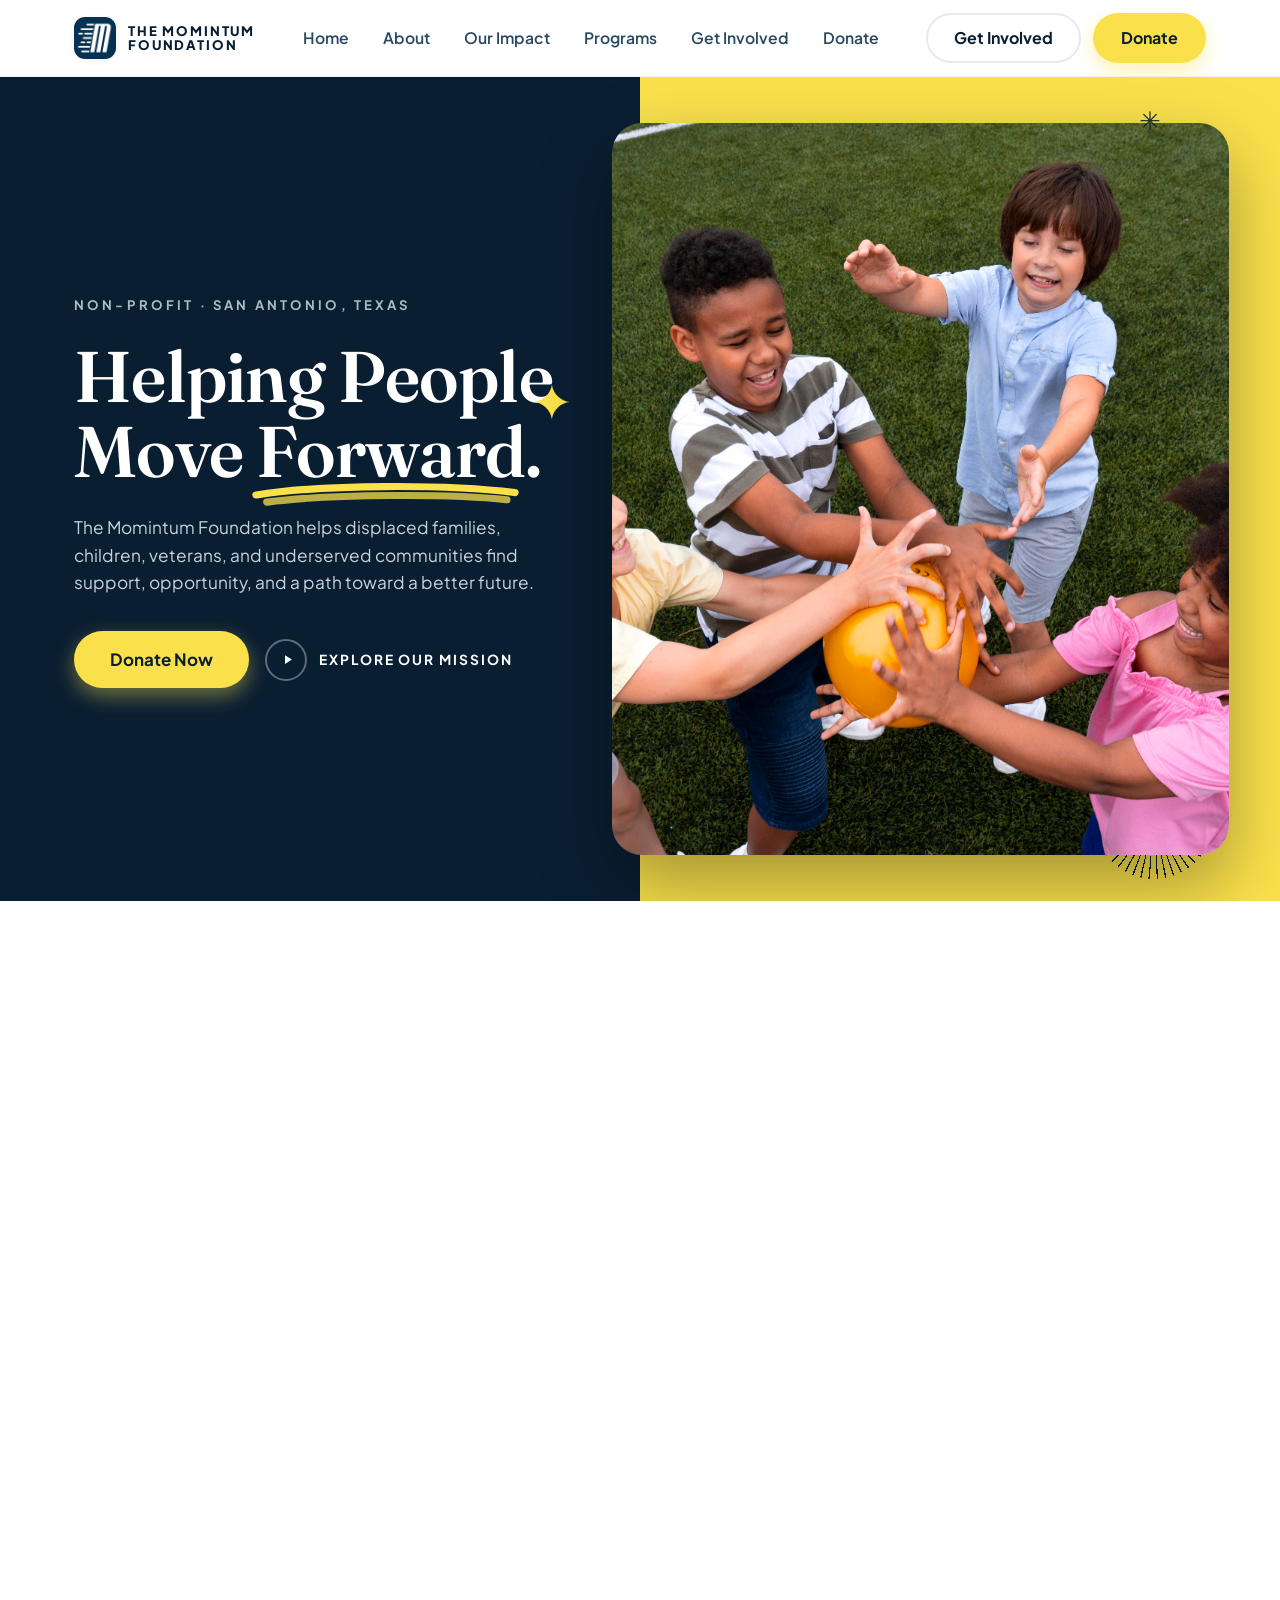
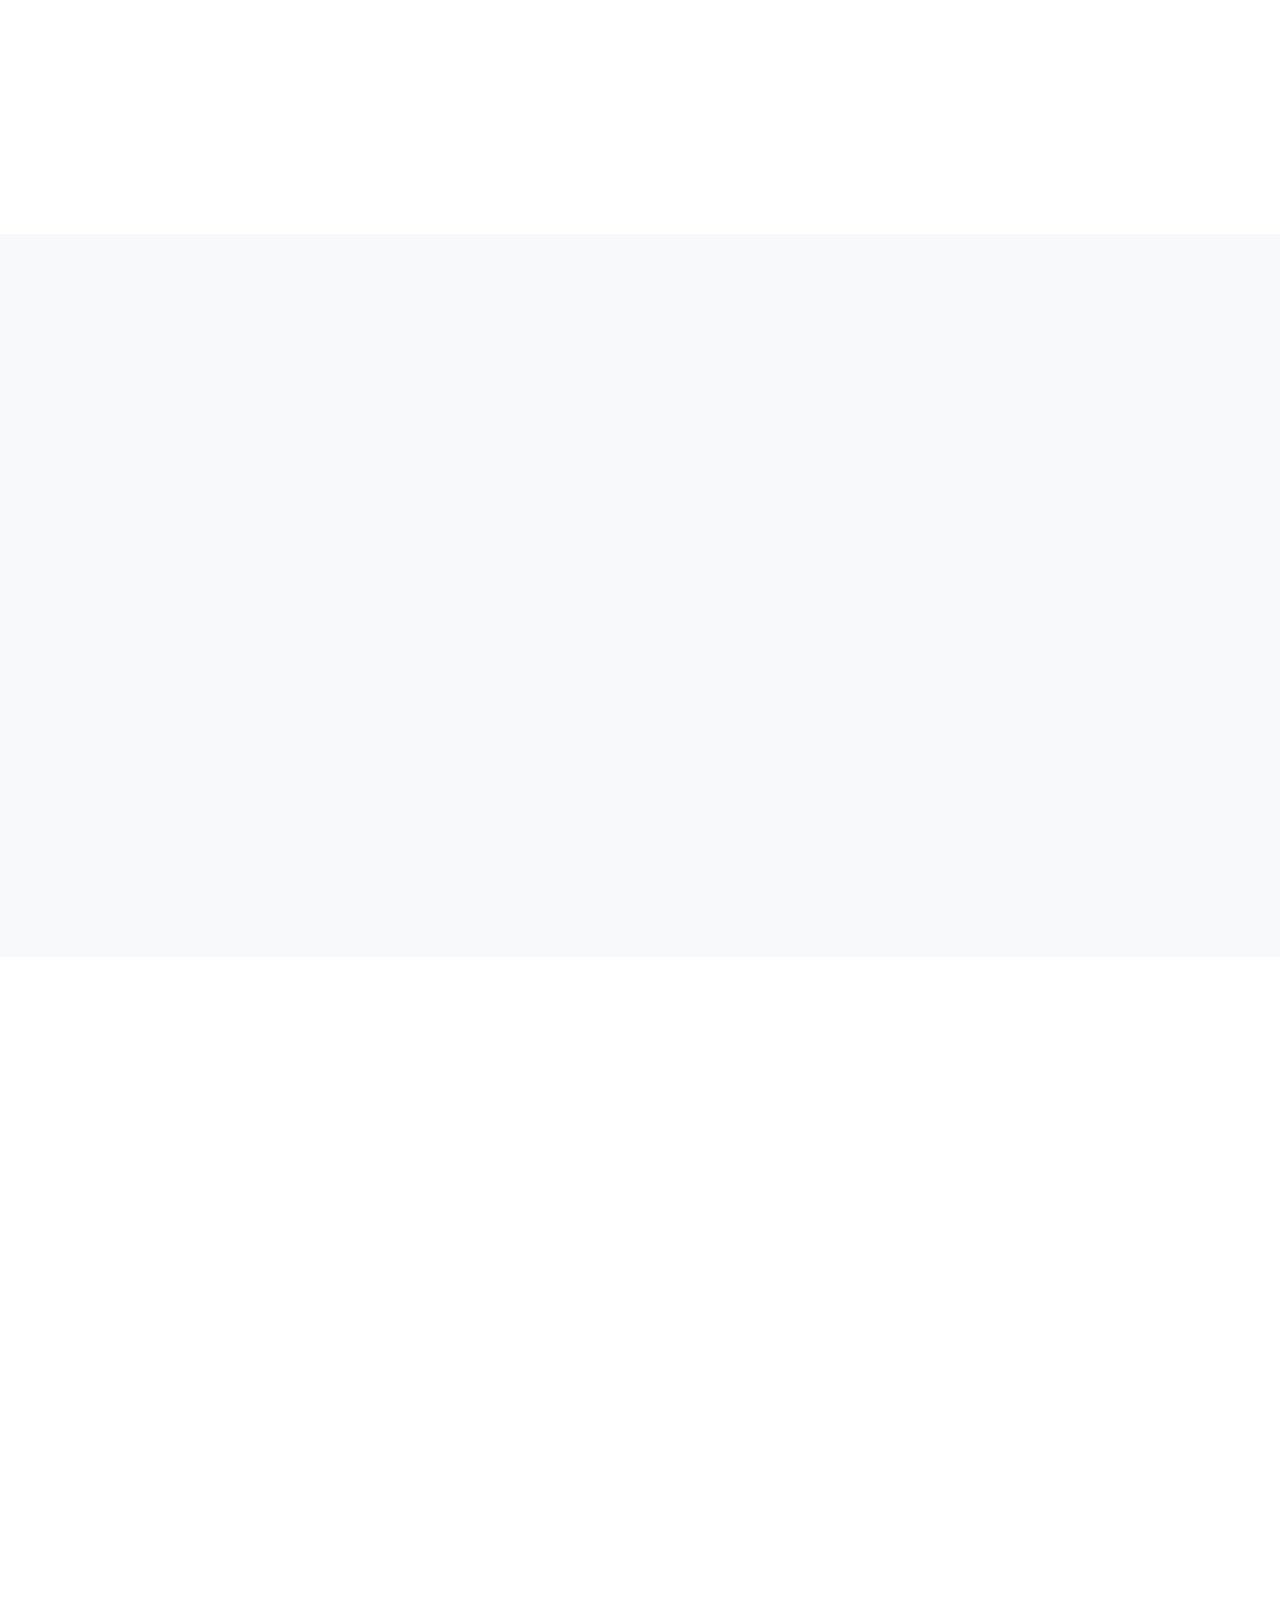
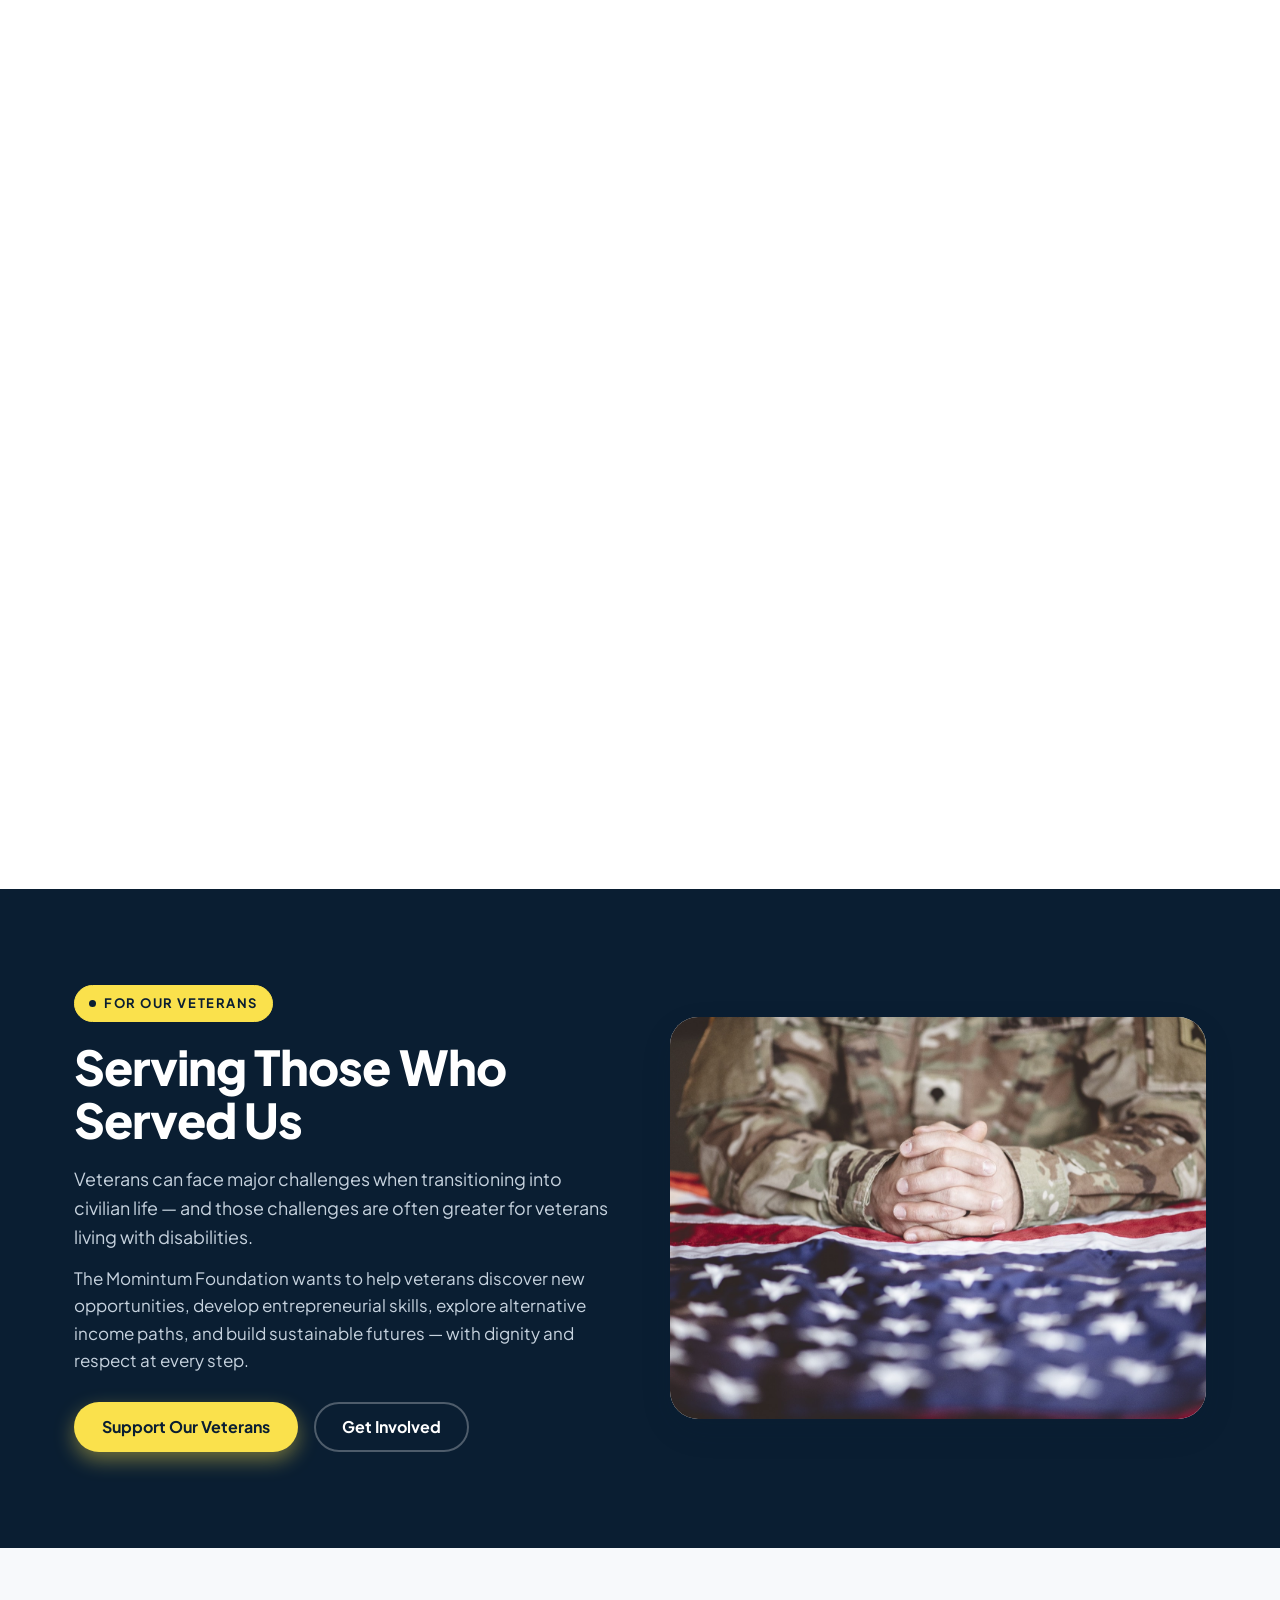
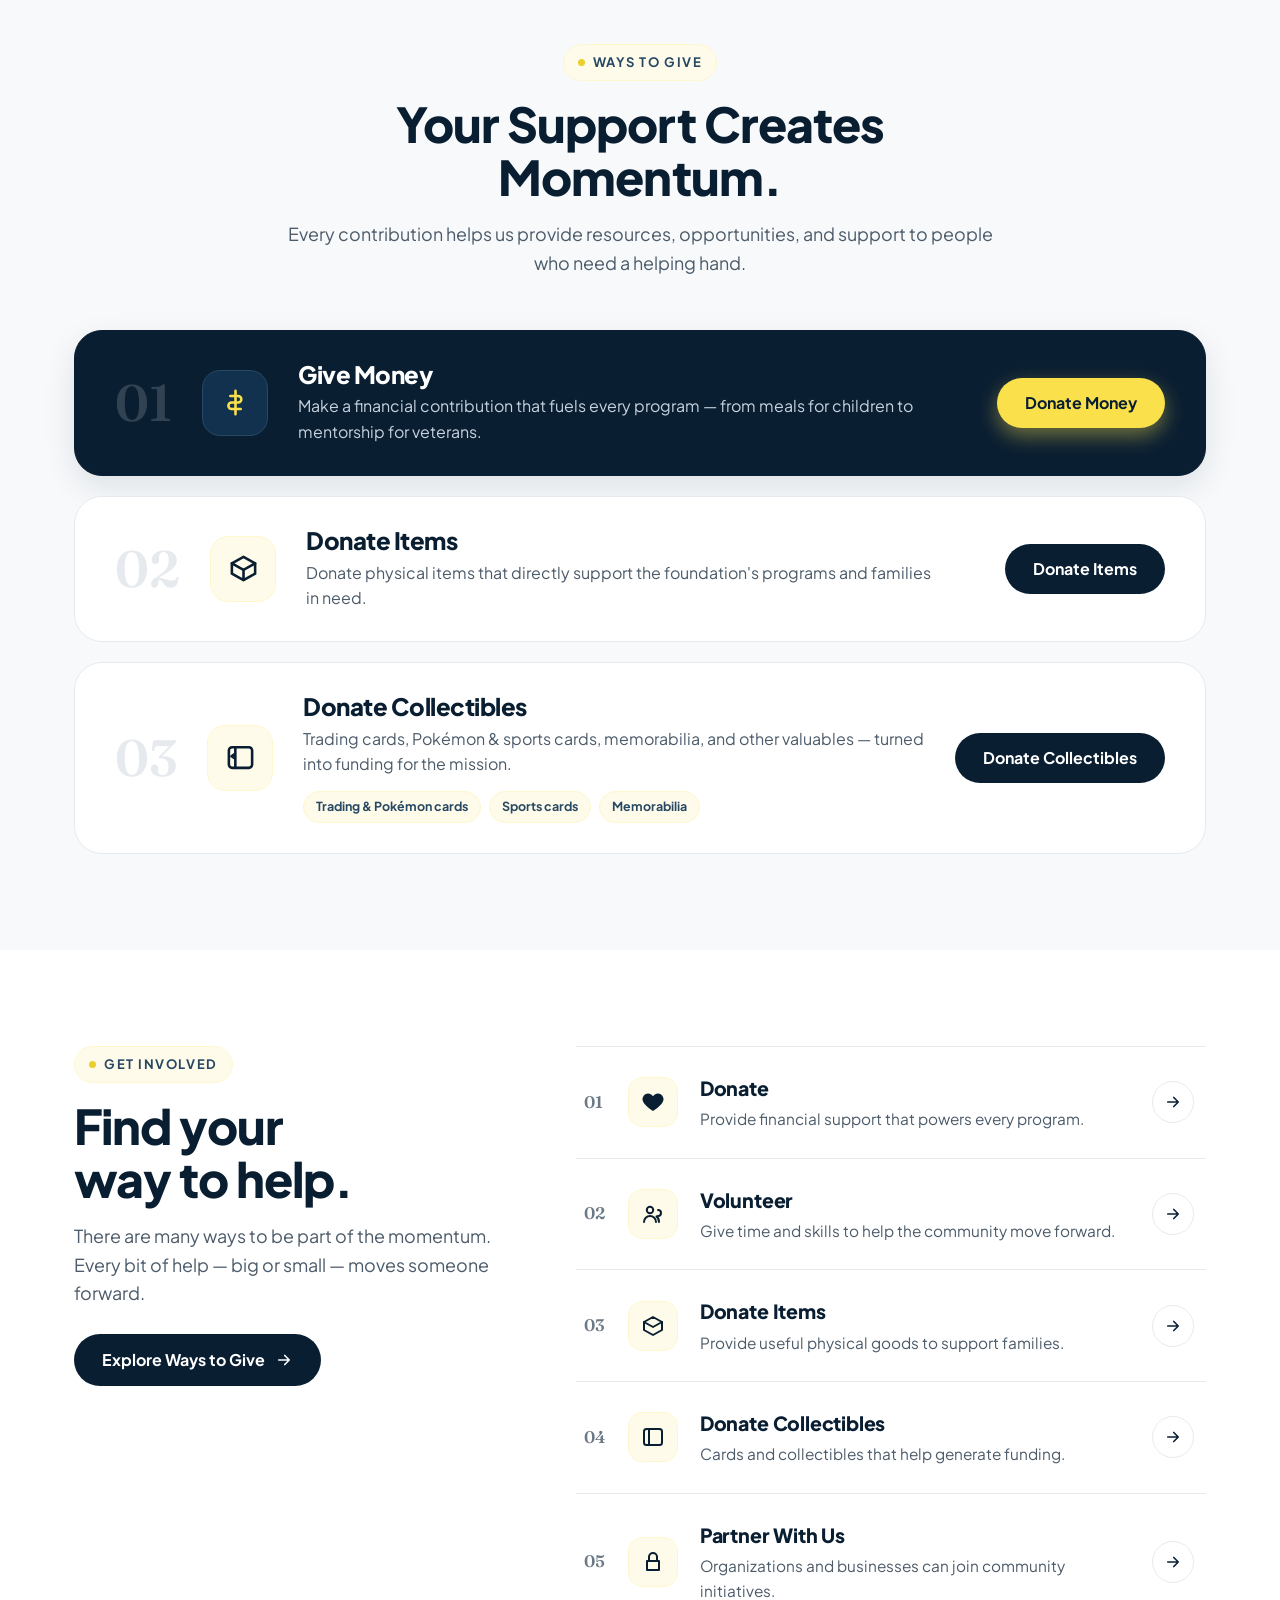
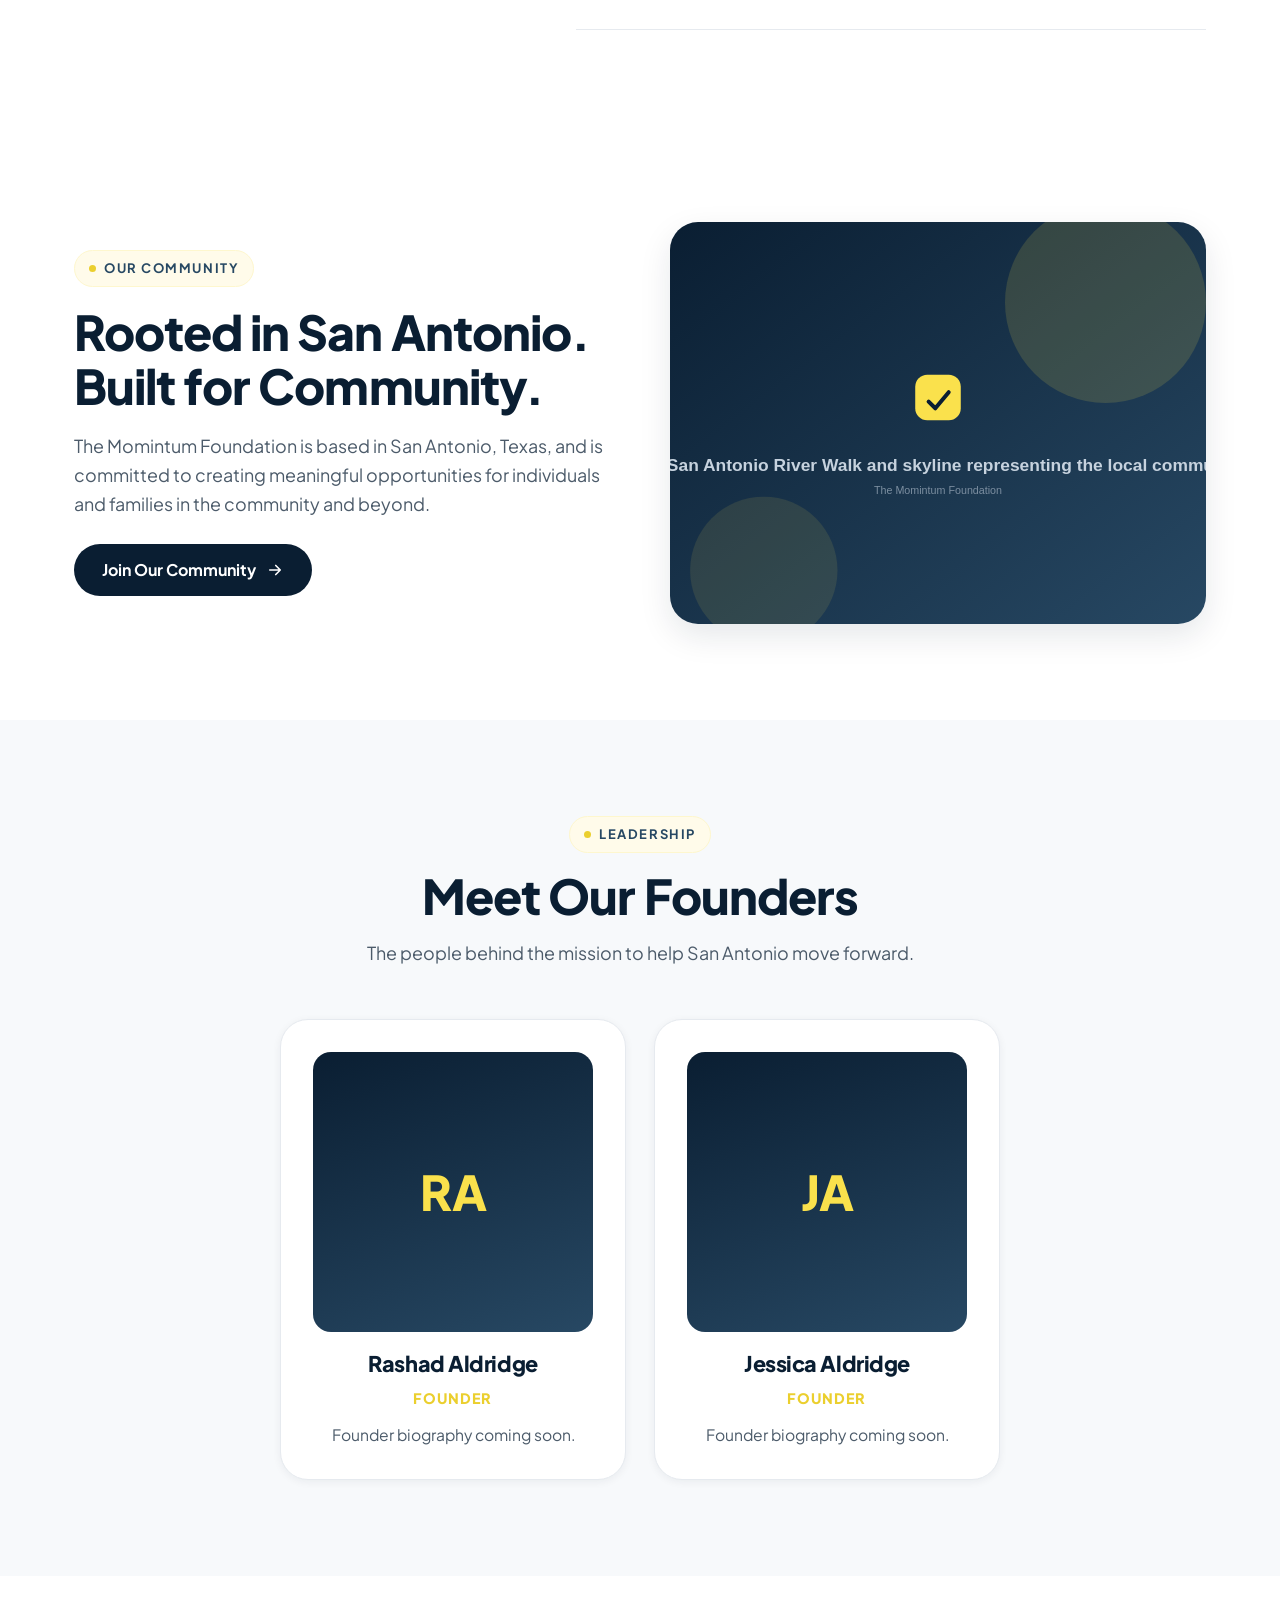
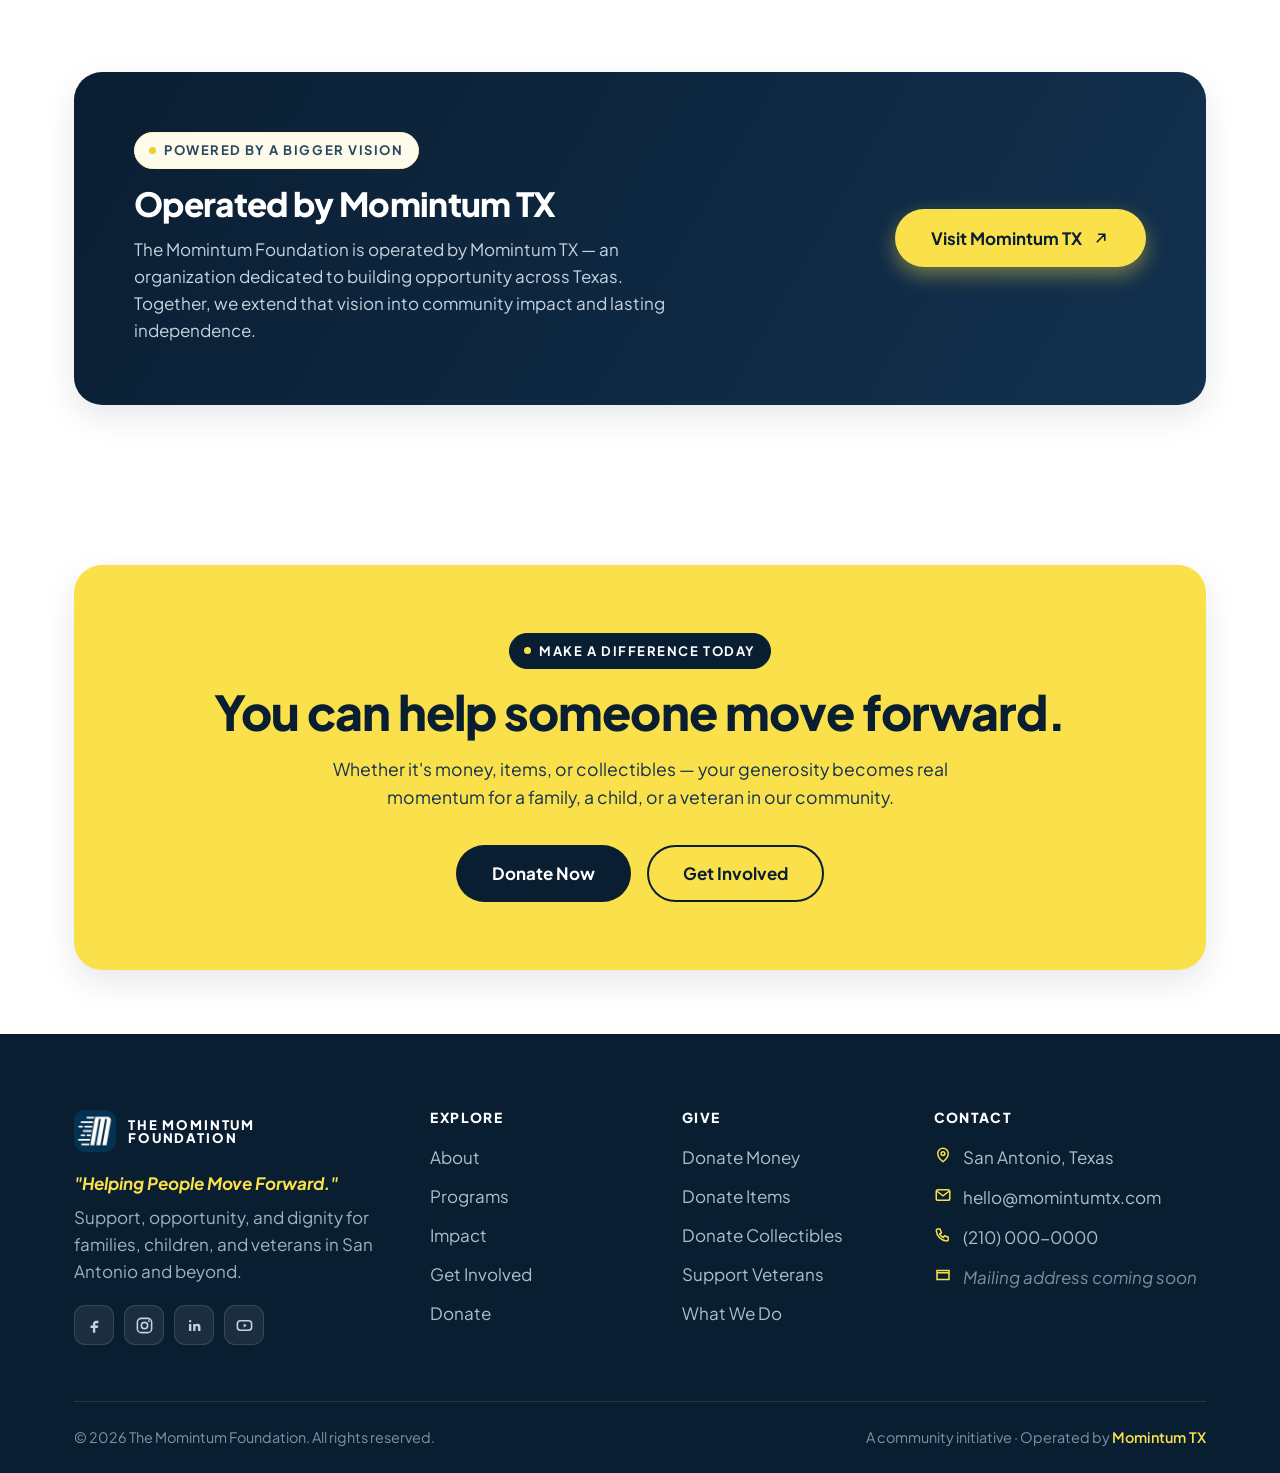
==== index.html @ 83c134ea "Remove Impact Stories (Real People. Real Momentum.) section; repoint links Co-Authored-By: Claude Op" ====
<!DOCTYPE html>
<html lang="en">
<head>
  <meta charset="UTF-8" />
  <meta name="viewport" content="width=device-width, initial-scale=1.0" />
  <title>The Momintum Foundation — Helping People Move Forward</title>
  <meta name="description" content="The Momintum Foundation helps displaced families, children, veterans, and underserved communities in San Antonio find support, opportunity, and a path toward a better future." />
  <meta name="theme-color" content="#0A1E32" />
  <link rel="icon" type="image/png" href="assets/logo.png" />
  <link rel="apple-touch-icon" href="assets/apple-touch-icon.png" />
  <link rel="preconnect" href="https://fonts.googleapis.com" />
  <link rel="preconnect" href="https://fonts.gstatic.com" crossorigin />
  <link href="https://fonts.googleapis.com/css2?family=Fraunces:opsz,wght@9..144,500;9..144,600;9..144,700&family=Plus+Jakarta+Sans:wght@400;500;600;700;800&display=swap" rel="stylesheet" />
  <link rel="stylesheet" href="css/styles.css" />
</head>
<body>
  <a class="skip-link" href="#main">Skip to main content</a>

  <!-- ===================== NAVBAR ===================== -->
  <header class="nav" id="top">
    <div class="container nav-inner">
      <a class="brand" href="index.html" aria-label="The Momintum Foundation — home">
        <img class="brand-logo" src="assets/logo.png" alt="" aria-hidden="true" width="42" height="42" />
        <span class="brand-text">
          <span class="t1">THE MOMINTUM</span>
          <span class="t2">FOUNDATION</span>
        </span>
      </a>
      <nav class="nav-links" aria-label="Primary">
        <a href="index.html">Home</a>
        <a href="index.html#about">About</a>
        <a href="index.html#programs">Our Impact</a>
        <a href="index.html#programs">Programs</a>
        <a href="index.html#get-involved">Get Involved</a>
        <a href="donate.html">Donate</a>
      </nav>
      <div class="nav-cta">
        <a class="btn btn-outline btn-desktop-hide" href="index.html#get-involved">Get Involved</a>
        <a class="btn btn-primary" href="donate.html">Donate</a>
        <button class="hamburger" aria-label="Open menu" aria-expanded="false" aria-controls="mobile-menu">
          <span></span><span></span><span></span>
        </button>
      </div>
    </div>
  </header>
  <div class="mobile-menu" id="mobile-menu">
    <a href="index.html">Home</a>
    <a href="index.html#about">About</a>
    <a href="index.html#programs">Our Impact</a>
    <a href="index.html#programs">Programs</a>
    <a href="index.html#get-involved">Get Involved</a>
    <a href="donate.html">Donate</a>
    <a class="btn btn-primary btn-block" href="donate.html">Donate Now</a>
  </div>

  <main id="main">
    <!-- ===================== HERO ===================== -->
    <section class="hero" aria-labelledby="hero-title">
      <div class="container hero-grid">
        <div class="hero-copy">
          <span class="hero-eyebrow">Non-Profit · San Antonio, Texas</span>
          <h1 id="hero-title" class="hero-serif">
            Helping People
            <span class="hero-accent">Move <span class="hero-nowrap"><span class="hero-underline">Forward<span class="spark" aria-hidden="true"><svg viewBox="0 0 24 24" fill="currentColor"><path d="M12 0c.5 6.2 5.8 11.5 12 12-6.2.5-11.5 5.8-12 12-.5-6.2-5.8-11.5-12-12C6.2 11.5 11.5 6.2 12 0Z"/></svg></span><svg class="ul" viewBox="0 0 200 24" preserveAspectRatio="none" aria-hidden="true"><path d="M4 15 C55 6, 145 6, 196 13"/><path d="M12 21 C60 14, 150 14, 190 19" opacity="0.75"/></svg></span>.</span></span>
          </h1>
          <p class="hero-sub">The Momintum Foundation helps displaced families, children, veterans, and underserved communities find support, opportunity, and a path toward a better future.</p>
          <div class="hero-cta">
            <a class="btn btn-primary btn-lg" href="donate.html">Donate Now</a>
            <a class="hero-play" href="#mission">
              <span class="hero-play-ic" aria-hidden="true"><svg viewBox="0 0 24 24" fill="currentColor"><path d="M8 5v14l11-7z"/></svg></span>
              Explore Our Mission
            </a>
          </div>
        </div>
        <div class="hero-visual">
          <div class="hero-photo">
            <img src="assets/medium-shot-kids-holding-balloons.jpg" alt="A diverse group of smiling children playing together with a ball outdoors, representing the young people the foundation supports" loading="eager" />
          </div>
          <span class="starburst" aria-hidden="true"></span>
          <span class="hero-aster hero-aster-1" aria-hidden="true">✳</span>
        </div>
      </div>
    </section>

    <!-- ===================== ABOUT ===================== -->
    <section class="section" id="about" aria-labelledby="about-title">
      <div class="container split">
        <div class="split-copy reveal">
          <span class="eyebrow"><span class="dot"></span> About the Foundation</span>
          <h2 id="about-title" class="h-lg" style="margin-top:18px;">Creating Opportunity.<br /><span class="underline-y">Building Momentum.</span></h2>
          <p class="lead" style="margin-top:20px;">We believe support should not simply help people survive — it should help people <strong>move forward</strong>. That means meeting immediate needs today while opening doors to lasting independence tomorrow.</p>
          <div class="feature-list">
            <div class="feature-row">
              <span class="feature-check" aria-hidden="true"><svg viewBox="0 0 24 24" fill="none"><path d="M20 6L9 17l-5-5" stroke="currentColor" stroke-width="2.6" stroke-linecap="round" stroke-linejoin="round"/></svg></span>
              <span><span class="ft">Immediate support</span> — <span class="fd">essential help for people and families when they need it most.</span></span>
            </div>
            <div class="feature-row">
              <span class="feature-check" aria-hidden="true"><svg viewBox="0 0 24 24" fill="none"><path d="M20 6L9 17l-5-5" stroke="currentColor" stroke-width="2.6" stroke-linecap="round" stroke-linejoin="round"/></svg></span>
              <span><span class="ft">Education &amp; mentorship</span> — <span class="fd">practical knowledge that builds confidence and skills.</span></span>
            </div>
            <div class="feature-row">
              <span class="feature-check" aria-hidden="true"><svg viewBox="0 0 24 24" fill="none"><path d="M20 6L9 17l-5-5" stroke="currentColor" stroke-width="2.6" stroke-linecap="round" stroke-linejoin="round"/></svg></span>
              <span><span class="ft">Entrepreneurial opportunity</span> — <span class="fd">pathways to new income and ownership.</span></span>
            </div>
            <div class="feature-row">
              <span class="feature-check" aria-hidden="true"><svg viewBox="0 0 24 24" fill="none"><path d="M20 6L9 17l-5-5" stroke="currentColor" stroke-width="2.6" stroke-linecap="round" stroke-linejoin="round"/></svg></span>
              <span><span class="ft">Veteran support &amp; community programs</span> — <span class="fd">standing with those who served and the neighbors around us.</span></span>
            </div>
            <div class="feature-row">
              <span class="feature-check" aria-hidden="true"><svg viewBox="0 0 24 24" fill="none"><path d="M20 6L9 17l-5-5" stroke="currentColor" stroke-width="2.6" stroke-linecap="round" stroke-linejoin="round"/></svg></span>
              <span><span class="ft">Long-term empowerment</span> — <span class="fd">helping people become self-sufficient, not dependent on temporary aid.</span></span>
            </div>
          </div>
          <a class="btn btn-navy" href="#mission" style="margin-top:30px;">Learn More About Us
            <svg viewBox="0 0 24 24" fill="none" aria-hidden="true"><path d="M5 12h14M13 6l6 6-6 6" stroke="currentColor" stroke-width="2.2" stroke-linecap="round" stroke-linejoin="round"/></svg>
          </a>
        </div>
        <div class="split-media reveal d1">
          <div class="media ratio-4-3">
            <img src="https://images.unsplash.com/photo-1529156069898-49953e39b3ac?auto=format&fit=crop&w=900&q=80" alt="A diverse group of community members and volunteers smiling together" loading="lazy" />
          </div>
        </div>
      </div>
    </section>

    <!-- ===================== MISSION ===================== -->
    <section class="section section-soft mission" id="mission" aria-labelledby="mission-title">
      <div class="container">
        <div class="mission-card reveal">
          <div class="inner">
            <span class="eyebrow"><span class="dot"></span> Our Mission</span>
            <h2 id="mission-title" class="h-lg" style="margin-top:18px;">Everyone deserves a real path forward.</h2>
            <p>The Momintum Foundation is committed to helping individuals and families overcome difficult circumstances while creating opportunities for long-term independence. We believe everyone deserves access to food, education, opportunity, dignity, and the resources needed to build a better future.</p>
            <div class="mission-values">
              <span class="mission-pill"><b>·</b> Food</span>
              <span class="mission-pill"><b>·</b> Education</span>
              <span class="mission-pill"><b>·</b> Opportunity</span>
              <span class="mission-pill"><b>·</b> Dignity</span>
              <span class="mission-pill"><b>·</b> Independence</span>
            </div>
          </div>
        </div>
      </div>
    </section>

    <!-- ===================== PROGRAMS ===================== -->
    <section class="section" id="programs" aria-labelledby="programs-title">
      <div class="container">
        <div class="section-head center maxw-720 mx-auto reveal">
          <span class="eyebrow"><span class="dot"></span> What We Do</span>
          <h2 id="programs-title" class="h-lg" style="margin-top:16px;">Programs built to create momentum</h2>
          <p class="lead">Each program meets a real need today and opens a door toward independence for tomorrow.</p>
        </div>
        <div class="grid grid-3">
          <!-- 1 -->
          <article class="card card-hover program-card reveal">
            <div class="program-media"><img src="https://images.unsplash.com/photo-1488521787991-ed7bbaae773c?auto=format&fit=crop&w=700&q=80" alt="Volunteers helping a family carry belongings and settle into a new space" loading="lazy" /></div>
            <span class="program-tag">Displacement Support</span>
            <h3>Supporting Displaced Families</h3>
            <p>Help individuals and families who have been displaced connect with essential resources, support, and community assistance.</p>
            <a class="card-link" href="donate.html#items">Learn More <svg viewBox="0 0 24 24" fill="none"><path d="M5 12h14M13 6l6 6-6 6" stroke="currentColor" stroke-width="2.2" stroke-linecap="round" stroke-linejoin="round"/></svg></a>
          </article>
          <!-- 2 -->
          <article class="card card-hover program-card reveal d1">
            <div class="program-media"><img src="https://images.unsplash.com/photo-1593113646773-028c64a8f1b8?auto=format&fit=crop&w=700&q=80" alt="Children and volunteers sharing a warm meal at a community food program" loading="lazy" /></div>
            <span class="program-tag">Food Security</span>
            <h3>Feeding Children</h3>
            <p>Help provide meals and food assistance to children and families facing food insecurity.</p>
            <a class="card-link" href="donate.html">Support This Program <svg viewBox="0 0 24 24" fill="none"><path d="M5 12h14M13 6l6 6-6 6" stroke="currentColor" stroke-width="2.2" stroke-linecap="round" stroke-linejoin="round"/></svg></a>
          </article>
          <!-- 3 -->
          <article class="card card-hover program-card reveal d2">
            <div class="program-media"><img src="https://images.unsplash.com/photo-1552664730-d307ca884978?auto=format&fit=crop&w=700&q=80" alt="A mentor guiding learners through a small-business workshop" loading="lazy" /></div>
            <span class="program-tag">Education</span>
            <h3>Entrepreneurship Education</h3>
            <p>Provide educational resources, mentorship, and guidance to help people understand entrepreneurship and create new income opportunities.</p>
            <a class="card-link" href="#get-involved">Learn About Entrepreneurship <svg viewBox="0 0 24 24" fill="none"><path d="M5 12h14M13 6l6 6-6 6" stroke="currentColor" stroke-width="2.2" stroke-linecap="round" stroke-linejoin="round"/></svg></a>
          </article>
          <!-- 4 -->
          <article class="card card-hover program-card reveal">
            <div class="program-media"><img src="assets/veteran-opportunity.jpg" alt="A smiling service member in uniform embracing his young daughter at home" loading="lazy" /></div>
            <span class="program-tag">Veterans</span>
            <h3>Veteran Opportunity</h3>
            <p>Help veterans explore alternative income opportunities, entrepreneurship, collecting, and other legitimate ways to build financial independence.</p>
            <a class="card-link" href="#veterans">Support Veterans <svg viewBox="0 0 24 24" fill="none"><path d="M5 12h14M13 6l6 6-6 6" stroke="currentColor" stroke-width="2.2" stroke-linecap="round" stroke-linejoin="round"/></svg></a>
          </article>
          <!-- 5 -->
          <article class="card card-hover program-card reveal d1">
            <div class="program-media"><img src="assets/disabled-veterans.jpg" alt="A row of soldiers in uniform saluting, honoring those who served" loading="lazy" /></div>
            <span class="program-tag">Disabled Veterans</span>
            <h3>Disabled Veteran Support</h3>
            <p>Create dedicated support initiatives for disabled veterans and their families.</p>
            <a class="card-link" href="#veterans">Help Disabled Veterans <svg viewBox="0 0 24 24" fill="none"><path d="M5 12h14M13 6l6 6-6 6" stroke="currentColor" stroke-width="2.2" stroke-linecap="round" stroke-linejoin="round"/></svg></a>
          </article>
          <!-- CTA card -->
          <article class="card card-hover reveal d2" style="background:var(--navy);color:#fff;border-color:var(--navy);display:flex;flex-direction:column;justify-content:center;">
            <div class="icon-badge solid" aria-hidden="true"><svg viewBox="0 0 24 24" fill="none"><path d="M12 21s-7.5-4.6-9.7-9A5.4 5.4 0 0 1 12 6.3 5.4 5.4 0 0 1 21.7 12c-2.2 4.4-9.7 9-9.7 9Z" fill="currentColor"/></svg></div>
            <h3 style="color:#fff;">Move a mission forward</h3>
            <p style="color:#C6D2DE;">Your support powers every program on this page. Give money, items, or collectibles today.</p>
            <a class="btn btn-primary" href="donate.html" style="margin-top:22px;">Donate Now</a>
          </article>
        </div>
      </div>
    </section>

    <!-- ===================== VETERANS ===================== -->
    <section class="section section-navy" id="veterans" aria-labelledby="veterans-title">
      <div class="container split reverse">
        <div class="split-media reveal">
          <div class="media ratio-4-3">
            <img src="assets/veteran-flag.jpg" alt="A soldier in uniform with hands clasped resting on an American flag, honoring those who served" loading="lazy" />
          </div>
        </div>
        <div class="split-copy reveal d1">
          <span class="eyebrow"><span class="dot"></span> For Our Veterans</span>
          <h2 id="veterans-title" class="h-lg" style="margin-top:18px;color:#fff;">Serving Those Who Served Us</h2>
          <p style="margin-top:18px;font-size:1.12rem;">Veterans can face major challenges when transitioning into civilian life — and those challenges are often greater for veterans living with disabilities.</p>
          <p style="margin-top:14px;">The Momintum Foundation wants to help veterans discover new opportunities, develop entrepreneurial skills, explore alternative income paths, and build sustainable futures — with dignity and respect at every step.</p>
          <div class="hero-cta" style="margin-top:28px;">
            <a class="btn btn-primary" href="donate.html">Support Our Veterans</a>
            <a class="btn btn-outline" href="#get-involved">Get Involved</a>
          </div>
        </div>
      </div>
    </section>

    <!-- ===================== WAYS TO GIVE — bold horizontal bands ===================== -->
    <section class="section section-soft" id="give" aria-labelledby="give-title">
      <div class="container">
        <div class="section-head center maxw-720 mx-auto reveal">
          <span class="eyebrow"><span class="dot"></span> Ways to Give</span>
          <h2 id="give-title" class="h-lg" style="margin-top:16px;">Your Support Creates Momentum.</h2>
          <p class="lead">Every contribution helps us provide resources, opportunities, and support to people who need a helping hand.</p>
        </div>
        <div class="give-bands">
          <!-- Money -->
          <article class="give-band feature reveal">
            <span class="gb-num" aria-hidden="true">01</span>
            <span class="gb-icon" aria-hidden="true"><svg viewBox="0 0 24 24" fill="none"><path d="M12 3v18M8 7h6a2.5 2.5 0 0 1 0 5H9a2.5 2.5 0 0 0 0 5h7" stroke="currentColor" stroke-width="2" stroke-linecap="round" stroke-linejoin="round"/></svg></span>
            <div class="gb-body">
              <h3>Give Money</h3>
              <p>Make a financial contribution that fuels every program — from meals for children to mentorship for veterans.</p>
            </div>
            <a class="btn btn-primary" href="donate.html#monetary">Donate Money</a>
          </article>
          <!-- Items -->
          <article class="give-band reveal d1">
            <span class="gb-num" aria-hidden="true">02</span>
            <span class="gb-icon" aria-hidden="true"><svg viewBox="0 0 24 24" fill="none"><path d="M3 8l9-5 9 5-9 5-9-5Z" stroke="currentColor" stroke-width="2" stroke-linejoin="round"/><path d="M3 8v8l9 5 9-5V8M12 13v8" stroke="currentColor" stroke-width="2" stroke-linecap="round" stroke-linejoin="round"/></svg></span>
            <div class="gb-body">
              <h3>Donate Items</h3>
              <p>Donate physical items that directly support the foundation's programs and families in need.</p>
            </div>
            <a class="btn btn-navy" href="donate.html#items">Donate Items</a>
          </article>
          <!-- Collectibles -->
          <article class="give-band reveal d2">
            <span class="gb-num" aria-hidden="true">03</span>
            <span class="gb-icon" aria-hidden="true"><svg viewBox="0 0 24 24" fill="none"><rect x="3" y="4" width="18" height="16" rx="2.5" stroke="currentColor" stroke-width="2"/><path d="M8 4v16M8 9l-3 2 3 2" stroke="currentColor" stroke-width="2" stroke-linecap="round" stroke-linejoin="round"/></svg></span>
            <div class="gb-body">
              <h3>Donate Collectibles</h3>
              <p>Trading cards, Pokémon &amp; sports cards, memorabilia, and other valuables — turned into funding for the mission.</p>
              <div class="gb-tags">
                <span>Trading &amp; Pokémon cards</span>
                <span>Sports cards</span>
                <span>Memorabilia</span>
              </div>
            </div>
            <a class="btn btn-navy" href="donate.html#collectibles">Donate Collectibles</a>
          </article>
        </div>
      </div>
    </section>

    <!-- ===================== GET INVOLVED — editorial directory ===================== -->
    <section class="section" id="get-involved" aria-labelledby="gi-title">
      <div class="container involve">
        <div class="involve-head reveal">
          <span class="eyebrow"><span class="dot"></span> Get Involved</span>
          <h2 id="gi-title" class="h-lg" style="margin-top:16px;">Find your<br />way to help.</h2>
          <p class="lead" style="margin-top:16px;">There are many ways to be part of the momentum. Every bit of help — big or small — moves someone forward.</p>
          <a class="btn btn-navy" href="donate.html" style="margin-top:26px;">Explore Ways to Give
            <svg viewBox="0 0 24 24" fill="none" aria-hidden="true"><path d="M5 12h14M13 6l6 6-6 6" stroke="currentColor" stroke-width="2.2" stroke-linecap="round" stroke-linejoin="round"/></svg>
          </a>
        </div>
        <ol class="involve-list reveal d1">
          <li><a class="involve-row" href="donate.html#monetary">
            <span class="ir-num">01</span>
            <span class="ir-icon" aria-hidden="true"><svg viewBox="0 0 24 24" fill="none"><path d="M12 21s-7.5-4.6-9.7-9A5.4 5.4 0 0 1 12 6.3 5.4 5.4 0 0 1 21.7 12c-2.2 4.4-9.7 9-9.7 9Z" fill="currentColor"/></svg></span>
            <span class="ir-body"><span class="ir-title">Donate</span><span class="ir-desc">Provide financial support that powers every program.</span></span>
            <span class="ir-arrow" aria-hidden="true"><svg viewBox="0 0 24 24" fill="none"><path d="M5 12h14M13 6l6 6-6 6" stroke="currentColor" stroke-width="2.2" stroke-linecap="round" stroke-linejoin="round"/></svg></span>
          </a></li>
          <li><a class="involve-row" href="donate.html#items">
            <span class="ir-num">02</span>
            <span class="ir-icon" aria-hidden="true"><svg viewBox="0 0 24 24" fill="none"><circle cx="9" cy="8" r="3.2" stroke="currentColor" stroke-width="2"/><path d="M3 20c0-3.3 2.7-6 6-6s6 2.7 6 6M17 8a3 3 0 0 1 0 6M18 20c0-2.4-1-4.4-2.5-5.6" stroke="currentColor" stroke-width="2" stroke-linecap="round"/></svg></span>
            <span class="ir-body"><span class="ir-title">Volunteer</span><span class="ir-desc">Give time and skills to help the community move forward.</span></span>
            <span class="ir-arrow" aria-hidden="true"><svg viewBox="0 0 24 24" fill="none"><path d="M5 12h14M13 6l6 6-6 6" stroke="currentColor" stroke-width="2.2" stroke-linecap="round" stroke-linejoin="round"/></svg></span>
          </a></li>
          <li><a class="involve-row" href="donate.html#items">
            <span class="ir-num">03</span>
            <span class="ir-icon" aria-hidden="true"><svg viewBox="0 0 24 24" fill="none"><path d="M3 8l9-5 9 5-9 5-9-5Z" stroke="currentColor" stroke-width="2" stroke-linejoin="round"/><path d="M3 8v8l9 5 9-5V8" stroke="currentColor" stroke-width="2" stroke-linecap="round" stroke-linejoin="round"/></svg></span>
            <span class="ir-body"><span class="ir-title">Donate Items</span><span class="ir-desc">Provide useful physical goods to support families.</span></span>
            <span class="ir-arrow" aria-hidden="true"><svg viewBox="0 0 24 24" fill="none"><path d="M5 12h14M13 6l6 6-6 6" stroke="currentColor" stroke-width="2.2" stroke-linecap="round" stroke-linejoin="round"/></svg></span>
          </a></li>
          <li><a class="involve-row" href="donate.html#collectibles">
            <span class="ir-num">04</span>
            <span class="ir-icon" aria-hidden="true"><svg viewBox="0 0 24 24" fill="none"><rect x="3" y="4" width="18" height="16" rx="2.5" stroke="currentColor" stroke-width="2"/><path d="M8 4v16" stroke="currentColor" stroke-width="2"/></svg></span>
            <span class="ir-body"><span class="ir-title">Donate Collectibles</span><span class="ir-desc">Cards and collectibles that help generate funding.</span></span>
            <span class="ir-arrow" aria-hidden="true"><svg viewBox="0 0 24 24" fill="none"><path d="M5 12h14M13 6l6 6-6 6" stroke="currentColor" stroke-width="2.2" stroke-linecap="round" stroke-linejoin="round"/></svg></span>
          </a></li>
          <li><a class="involve-row" data-contact-email-link href="#">
            <span class="ir-num">05</span>
            <span class="ir-icon" aria-hidden="true"><svg viewBox="0 0 24 24" fill="none"><path d="M8 11V7a4 4 0 0 1 8 0v4M6 11h12v9H6z" stroke="currentColor" stroke-width="2" stroke-linecap="round" stroke-linejoin="round"/></svg></span>
            <span class="ir-body"><span class="ir-title">Partner With Us</span><span class="ir-desc">Organizations and businesses can join community initiatives.</span></span>
            <span class="ir-arrow" aria-hidden="true"><svg viewBox="0 0 24 24" fill="none"><path d="M5 12h14M13 6l6 6-6 6" stroke="currentColor" stroke-width="2.2" stroke-linecap="round" stroke-linejoin="round"/></svg></span>
          </a></li>
        </ol>
      </div>
    </section>

    <!-- ===================== COMMUNITY / SAN ANTONIO ===================== -->
    <section class="section" id="community" aria-labelledby="community-title">
      <div class="container split">
        <div class="split-copy reveal">
          <span class="eyebrow"><span class="dot"></span> Our Community</span>
          <h2 id="community-title" class="h-lg" style="margin-top:18px;">Rooted in San Antonio.<br />Built for Community.</h2>
          <p class="lead" style="margin-top:20px;">The Momintum Foundation is based in San Antonio, Texas, and is committed to creating meaningful opportunities for individuals and families in the community and beyond.</p>
          <a class="btn btn-navy" href="#get-involved" style="margin-top:26px;">Join Our Community
            <svg viewBox="0 0 24 24" fill="none" aria-hidden="true"><path d="M5 12h14M13 6l6 6-6 6" stroke="currentColor" stroke-width="2.2" stroke-linecap="round" stroke-linejoin="round"/></svg>
          </a>
        </div>
        <div class="split-media reveal d1">
          <div class="media ratio-4-3">
            <img src="https://images.unsplash.com/photo-1531218150217-54595bc2b934?auto=format&fit=crop&w=900&q=80" alt="The San Antonio River Walk and skyline representing the local community" loading="lazy" />
          </div>
        </div>
      </div>
    </section>

    <!-- ===================== FOUNDERS ===================== -->
    <section class="section section-soft" id="founders" aria-labelledby="founders-title">
      <div class="container">
        <div class="section-head center maxw-720 mx-auto reveal">
          <span class="eyebrow"><span class="dot"></span> Leadership</span>
          <h2 id="founders-title" class="h-lg" style="margin-top:16px;">Meet Our Founders</h2>
          <p class="lead">The people behind the mission to help San Antonio move forward.</p>
        </div>
        <div class="grid grid-2 maxw-720 mx-auto">
          <article class="card founder-card reveal">
            <div class="founder-photo"><div class="founder-placeholder" aria-hidden="true">RA</div></div>
            <h3>Rashad Aldridge</h3>
            <div class="founder-role">Founder</div>
            <p>Founder biography coming soon.</p>
          </article>
          <article class="card founder-card reveal d1">
            <div class="founder-photo"><div class="founder-placeholder" aria-hidden="true">JA</div></div>
            <h3>Jessica Aldridge</h3>
            <div class="founder-role">Founder</div>
            <p>Founder biography coming soon.</p>
          </article>
        </div>
      </div>
    </section>

    <!-- ===================== PARENT COMPANY ===================== -->
    <section class="section" id="partner" aria-labelledby="partner-title">
      <div class="container">
        <div class="partner-card reveal">
          <div>
            <span class="eyebrow"><span class="dot"></span> Powered by a Bigger Vision</span>
            <h2 id="partner-title" class="h-md" style="margin-top:16px;color:#fff;">Operated by Momintum TX</h2>
            <p>The Momintum Foundation is operated by Momintum TX — an organization dedicated to building opportunity across Texas. Together, we extend that vision into community impact and lasting independence.</p>
          </div>
          <div>
            <a class="btn btn-primary btn-lg" data-parent-link href="https://www.momintumtx.com/" target="_blank" rel="noopener">Visit Momintum TX
              <svg viewBox="0 0 24 24" fill="none" aria-hidden="true"><path d="M7 17L17 7M9 7h8v8" stroke="currentColor" stroke-width="2.2" stroke-linecap="round" stroke-linejoin="round"/></svg>
            </a>
          </div>
        </div>
      </div>
    </section>

    <!-- ===================== FINAL CTA ===================== -->
    <section class="section-sm" aria-labelledby="cta-title">
      <div class="container">
        <div class="cta-banner reveal">
          <span class="eyebrow" style="background:var(--navy);color:#fff;border-color:var(--navy);"><span class="dot" style="background:var(--yellow);"></span> Make a difference today</span>
          <h2 class="h-lg" style="margin-top:16px;">You can help someone move forward.</h2>
          <p>Whether it's money, items, or collectibles — your generosity becomes real momentum for a family, a child, or a veteran in our community.</p>
          <div class="hero-cta">
            <a class="btn btn-navy btn-lg" href="donate.html">Donate Now</a>
            <a class="btn btn-outline btn-lg" href="#get-involved" style="border-color:var(--navy);color:var(--navy);">Get Involved</a>
          </div>
        </div>
      </div>
    </section>
  </main>

  <!-- ===================== FOOTER ===================== -->
  <footer class="footer" aria-labelledby="footer-title">
    <div class="container">
      <h2 id="footer-title" style="position:absolute;width:1px;height:1px;overflow:hidden;clip:rect(0 0 0 0);">Footer</h2>
      <div class="footer-grid">
        <div class="footer-brand">
          <a class="brand" href="index.html" aria-label="The Momintum Foundation — home">
            <img class="brand-logo" src="assets/logo.png" alt="" aria-hidden="true" width="42" height="42" />
            <span class="brand-text"><span class="t1">THE MOMINTUM</span><span class="t2">FOUNDATION</span></span>
          </a>
          <div class="footer-tagline">
            <div class="quote">"Helping People Move Forward."</div>
            Support, opportunity, and dignity for families, children, and veterans in San Antonio and beyond.
          </div>
          <div class="socials">
            <a data-social="facebook" href="#" aria-label="Facebook"><svg viewBox="0 0 24 24" fill="currentColor"><path d="M14 9h3V6h-3c-2.2 0-4 1.8-4 4v2H7v3h3v6h3v-6h3l1-3h-4v-2c0-.6.4-1 1-1Z"/></svg></a>
            <a data-social="instagram" href="#" aria-label="Instagram"><svg viewBox="0 0 24 24" fill="none"><rect x="3" y="3" width="18" height="18" rx="5" stroke="currentColor" stroke-width="2"/><circle cx="12" cy="12" r="4" stroke="currentColor" stroke-width="2"/><circle cx="17.5" cy="6.5" r="1.2" fill="currentColor"/></svg></a>
            <a data-social="linkedin" href="#" aria-label="LinkedIn"><svg viewBox="0 0 24 24" fill="currentColor"><path d="M6.5 8A1.5 1.5 0 1 0 6.5 5a1.5 1.5 0 0 0 0 3ZM5 10h3v9H5v-9Zm5 0h3v1.3c.5-.8 1.5-1.5 3-1.5 2.2 0 3.5 1.4 3.5 4V19h-3v-4.5c0-1.2-.5-2-1.6-2-1 0-1.6.7-1.6 2V19h-3v-9Z"/></svg></a>
            <a data-social="youtube" href="#" aria-label="YouTube"><svg viewBox="0 0 24 24" fill="none"><rect x="3" y="6" width="18" height="12" rx="4" stroke="currentColor" stroke-width="2"/><path d="M11 9.5l4 2.5-4 2.5v-5Z" fill="currentColor"/></svg></a>
          </div>
        </div>
        <div>
          <h4>Explore</h4>
          <ul class="footer-links">
            <li><a href="index.html#about">About</a></li>
            <li><a href="index.html#programs">Programs</a></li>
            <li><a href="index.html#programs">Impact</a></li>
            <li><a href="index.html#get-involved">Get Involved</a></li>
            <li><a href="donate.html">Donate</a></li>
          </ul>
        </div>
        <div>
          <h4>Give</h4>
          <ul class="footer-links">
            <li><a href="donate.html#monetary">Donate Money</a></li>
            <li><a href="donate.html#items">Donate Items</a></li>
            <li><a href="donate.html#collectibles">Donate Collectibles</a></li>
            <li><a href="index.html#veterans">Support Veterans</a></li>
            <li><a href="index.html#programs">What We Do</a></li>
          </ul>
        </div>
        <div>
          <h4>Contact</h4>
          <ul class="footer-contact">
            <li><svg viewBox="0 0 24 24" fill="none"><path d="M12 21s-7-5.2-7-11a7 7 0 0 1 14 0c0 5.8-7 11-7 11Z" stroke="currentColor" stroke-width="2"/><circle cx="12" cy="10" r="2.5" stroke="currentColor" stroke-width="2"/></svg> <span data-contact-address>San Antonio, Texas</span></li>
            <li><svg viewBox="0 0 24 24" fill="none"><rect x="3" y="5" width="18" height="14" rx="2.5" stroke="currentColor" stroke-width="2"/><path d="M4 7l8 6 8-6" stroke="currentColor" stroke-width="2"/></svg> <a data-contact-email-link href="#"><span data-contact-email>hello@momintumtx.com</span></a></li>
            <li><svg viewBox="0 0 24 24" fill="none"><path d="M5 4h3l2 5-2.5 1.5a11 11 0 0 0 5 5L14 13l5 2v3a2 2 0 0 1-2 2A15 15 0 0 1 3 6a2 2 0 0 1 2-2Z" stroke="currentColor" stroke-width="2" stroke-linejoin="round"/></svg> <a data-contact-phone-link href="#"><span data-contact-phone>(210) 000-0000</span></a></li>
            <li class="ph"><svg viewBox="0 0 24 24" fill="none"><path d="M4 6h16v12H4z" stroke="currentColor" stroke-width="2"/><path d="M4 9h16" stroke="currentColor" stroke-width="2"/></svg> Mailing address coming soon</li>
          </ul>
        </div>
      </div>
      <div class="footer-bottom">
        <span>© <span data-year>2026</span> The Momintum Foundation. All rights reserved.</span>
        <span>A community initiative · Operated by <a data-parent-link href="https://www.momintumtx.com/" target="_blank" rel="noopener">Momintum TX</a></span>
      </div>
    </div>
  </footer>

  <script src="js/main.js"></script>
</body>
</html>
---- css/styles.css ----
/* ============================================================
   THE MOMINTUM FOUNDATION — Design System
   Brand: Yellow #FAE14C · Dark Navy #0A1E32 · White #FFFFFF
   ============================================================ */

/* ---------- Design Tokens ---------- */
:root {
  /* Brand */
  --yellow: #FAE14C;
  --yellow-600: #EBCF2E;
  --yellow-soft: #FEF7CE;
  --yellow-tint: #FFFBEA;
  --navy: #0A1E32;
  --navy-700: #12314F;
  --navy-500: #274863;
  --white: #FFFFFF;

  /* Neutrals */
  --ink: #0A1E32;
  --muted: #4C5B6A;
  --muted-2: #6B7885;
  --line: #E6EAEF;
  --line-2: #EEF1F5;
  --bg: #FFFFFF;
  --bg-soft: #F7F9FB;
  --bg-navy: #0A1E32;

  /* Effects */
  --radius-sm: 12px;
  --radius: 18px;
  --radius-lg: 28px;
  --radius-pill: 999px;
  --shadow-sm: 0 2px 8px rgba(10, 30, 50, 0.06);
  --shadow: 0 12px 32px rgba(10, 30, 50, 0.10);
  --shadow-lg: 0 28px 64px rgba(10, 30, 50, 0.16);
  --ring: 0 0 0 4px rgba(250, 225, 76, 0.55);

  /* Type */
  --font: "Plus Jakarta Sans", "Inter", system-ui, -apple-system, "Segoe UI", Roboto, Helvetica, Arial, sans-serif;

  /* Layout */
  --container: 1180px;
  --nav-h: 76px;
}

/* ---------- Reset ---------- */
*, *::before, *::after { box-sizing: border-box; }
* { margin: 0; }
html { scroll-behavior: smooth; -webkit-text-size-adjust: 100%; }
html:focus-within { scroll-behavior: smooth; }
body {
  font-family: var(--font);
  color: var(--ink);
  background: var(--bg);
  line-height: 1.6;
  font-size: 17px;
  -webkit-font-smoothing: antialiased;
  text-rendering: optimizeLegibility;
  overflow-x: hidden;
}
img, picture, svg { max-width: 100%; display: block; }
a { color: inherit; text-decoration: none; }
button { font-family: inherit; cursor: pointer; }
ul { list-style: none; padding: 0; }
h1, h2, h3, h4 { line-height: 1.12; letter-spacing: -0.02em; font-weight: 800; color: var(--navy); }

/* Skip link */
.skip-link {
  position: absolute; left: 16px; top: -60px;
  background: var(--navy); color: #fff; padding: 10px 18px;
  border-radius: var(--radius-pill); z-index: 200; transition: top .2s ease;
}
.skip-link:focus { top: 16px; }

/* Accessible focus */
a:focus-visible, button:focus-visible, input:focus-visible,
textarea:focus-visible, select:focus-visible, .card:focus-visible {
  outline: none; box-shadow: var(--ring); border-radius: 10px;
}

/* ---------- Layout helpers ---------- */
.container { width: 100%; max-width: var(--container); margin-inline: auto; padding-inline: 24px; }
.section { padding: 96px 0; }
.section-sm { padding: 64px 0; }
.section-navy { background: var(--navy); color: #E8EEF4; }
.section-soft { background: var(--bg-soft); }
.center { text-align: center; }
.maxw-720 { max-width: 720px; }
.maxw-640 { max-width: 640px; }
.mx-auto { margin-inline: auto; }

.grid { display: grid; gap: 28px; }
.grid-2 { grid-template-columns: repeat(2, 1fr); }
.grid-3 { grid-template-columns: repeat(3, 1fr); }
.grid-4 { grid-template-columns: repeat(4, 1fr); }

/* ---------- Eyebrow / headings ---------- */
.eyebrow {
  display: inline-flex; align-items: center; gap: 8px;
  font-size: 13px; font-weight: 700; letter-spacing: 0.12em; text-transform: uppercase;
  color: var(--navy-500); background: var(--yellow-tint);
  border: 1px solid var(--yellow-soft);
  padding: 7px 14px; border-radius: var(--radius-pill);
}
.section-navy .eyebrow { color: var(--navy); background: var(--yellow); border-color: var(--yellow); }
.eyebrow .dot { width: 7px; height: 7px; border-radius: 50%; background: var(--yellow-600); }
.section-navy .eyebrow .dot { background: var(--navy); }

.h-xl { font-size: clamp(2.4rem, 5.2vw, 4rem); }
.h-lg { font-size: clamp(2rem, 4vw, 3rem); }
.h-md { font-size: clamp(1.5rem, 2.6vw, 2.1rem); }
.lead { font-size: clamp(1.05rem, 1.4vw, 1.22rem); color: var(--muted); }
.section-navy .lead, .section-navy p { color: #C6D2DE; }
.muted { color: var(--muted); }
.section-head { margin-bottom: 52px; }
.section-head .lead { margin-top: 16px; }
.underline-y { position: relative; white-space: nowrap; }
.underline-y::after {
  content: ""; position: absolute; left: 0; right: 0; bottom: 0.08em; height: 0.34em;
  background: var(--yellow); z-index: -1; border-radius: 4px;
}

/* ---------- Buttons ---------- */
.btn {
  display: inline-flex; align-items: center; justify-content: center; gap: 10px;
  font-weight: 700; font-size: 1rem; line-height: 1;
  padding: 15px 26px; border-radius: var(--radius-pill);
  border: 2px solid transparent; transition: transform .18s ease, box-shadow .18s ease, background .18s ease, color .18s ease, border-color .18s ease;
  will-change: transform;
}
.btn svg { width: 18px; height: 18px; }
.btn-primary { background: var(--yellow); color: var(--navy); box-shadow: 0 8px 20px rgba(250,225,76,0.42); }
.btn-primary:hover { background: var(--yellow-600); transform: translateY(-2px); box-shadow: 0 14px 28px rgba(250,225,76,0.5); }
.btn-navy { background: var(--navy); color: #fff; }
.btn-navy:hover { background: var(--navy-700); transform: translateY(-2px); box-shadow: var(--shadow); }
.btn-outline { background: transparent; color: var(--navy); border-color: var(--line); }
.btn-outline:hover { border-color: var(--navy); transform: translateY(-2px); }
.section-navy .btn-outline { color: #fff; border-color: rgba(255,255,255,0.28); }
.section-navy .btn-outline:hover { border-color: var(--yellow); color: var(--yellow); }
.btn-ghost { background: rgba(255,255,255,0.9); color: var(--navy); border-color: var(--line); }
.btn-ghost:hover { background: #fff; transform: translateY(-2px); box-shadow: var(--shadow); }
.btn-lg { padding: 18px 34px; font-size: 1.06rem; }
.btn-block { width: 100%; }

/* ---------- Cards ---------- */
.card {
  background: #fff; border: 1px solid var(--line); border-radius: var(--radius-lg);
  padding: 32px; box-shadow: var(--shadow-sm);
  transition: transform .22s ease, box-shadow .22s ease, border-color .22s ease;
}
.card-hover:hover { transform: translateY(-6px); box-shadow: var(--shadow); border-color: var(--yellow-soft); }

.icon-badge {
  width: 58px; height: 58px; border-radius: 16px;
  display: grid; place-items: center; margin-bottom: 20px;
  background: var(--yellow-tint); color: var(--navy);
  border: 1px solid var(--yellow-soft);
}
.icon-badge svg { width: 28px; height: 28px; }
.icon-badge.solid { background: var(--yellow); border-color: var(--yellow); }

.card h3 { font-size: 1.28rem; margin-bottom: 10px; }
.card p { color: var(--muted); font-size: 1rem; }
.card-link {
  display: inline-flex; align-items: center; gap: 7px; margin-top: 18px;
  font-weight: 700; color: var(--navy); font-size: 0.98rem;
}
.card-link svg { width: 16px; height: 16px; transition: transform .18s ease; }
.card-link:hover svg { transform: translateX(4px); }
.card-link:hover { color: var(--navy-700); }

/* ---------- Media / images ---------- */
.media { border-radius: var(--radius-lg); overflow: hidden; background: var(--bg-soft); box-shadow: var(--shadow); }
.media img { width: 100%; height: 100%; object-fit: cover; display: block; }
.ratio-4-3 { aspect-ratio: 4 / 3; }
.ratio-3-2 { aspect-ratio: 3 / 2; }
.ratio-1-1 { aspect-ratio: 1 / 1; }
.ratio-16-9 { aspect-ratio: 16 / 9; }

/* ============================================================
   NAVBAR
   ============================================================ */
.nav {
  position: sticky; top: 0; z-index: 100;
  background: rgba(255,255,255,0.86); backdrop-filter: saturate(180%) blur(14px);
  border-bottom: 1px solid var(--line-2);
  transition: box-shadow .2s ease, background .2s ease;
}
.nav.scrolled { box-shadow: var(--shadow-sm); background: rgba(255,255,255,0.96); }
.nav-inner { display: flex; align-items: center; justify-content: space-between; height: var(--nav-h); gap: 20px; }
.brand { display: flex; align-items: center; gap: 12px; flex-shrink: 0; }
.brand-mark {
  width: 40px; height: 40px; border-radius: 11px; flex-shrink: 0;
  background: var(--navy); color: var(--yellow);
  display: grid; place-items: center; font-weight: 900; font-size: 1.15rem;
  box-shadow: var(--shadow-sm);
}
.brand-logo { width: 42px; height: 42px; border-radius: 11px; object-fit: cover; display: block; flex-shrink: 0; box-shadow: var(--shadow-sm); }
.footer .brand-logo { box-shadow: none; }
.brand-text { display: flex; flex-direction: column; line-height: 1.05; }
.brand-text .t1 { font-weight: 800; font-size: 0.82rem; letter-spacing: 0.14em; color: var(--navy); }
.brand-text .t2 { font-weight: 800; font-size: 0.82rem; letter-spacing: 0.14em; color: var(--navy); }
.brand-text .t2 b { color: var(--yellow-600); }

.nav-links { display: flex; align-items: center; gap: 4px; }
.nav-links a {
  padding: 10px 15px; border-radius: var(--radius-pill); font-weight: 600; font-size: 0.98rem;
  color: var(--navy-500); transition: background .16s ease, color .16s ease;
}
.nav-links a:hover, .nav-links a.active { color: var(--navy); background: var(--bg-soft); }
.nav-cta { display: flex; align-items: center; gap: 12px; flex-shrink: 0; }

.hamburger {
  display: none; width: 46px; height: 46px; border: 1px solid var(--line);
  background: #fff; border-radius: 12px; padding: 0; position: relative;
}
.hamburger span { position: absolute; left: 12px; right: 12px; height: 2.5px; background: var(--navy); border-radius: 2px; transition: transform .25s ease, opacity .2s ease; }
.hamburger span:nth-child(1) { top: 15px; }
.hamburger span:nth-child(2) { top: 22px; }
.hamburger span:nth-child(3) { top: 29px; }
.hamburger[aria-expanded="true"] span:nth-child(1) { transform: translateY(7px) rotate(45deg); }
.hamburger[aria-expanded="true"] span:nth-child(2) { opacity: 0; }
.hamburger[aria-expanded="true"] span:nth-child(3) { transform: translateY(-7px) rotate(-45deg); }

/* Mobile menu */
.mobile-menu {
  position: fixed; inset: var(--nav-h) 0 auto 0; z-index: 99;
  background: #fff; border-bottom: 1px solid var(--line);
  padding: 18px 24px 28px; box-shadow: var(--shadow);
  transform: translateY(-12px); opacity: 0; pointer-events: none;
  transition: transform .22s ease, opacity .22s ease;
  max-height: calc(100vh - var(--nav-h)); overflow-y: auto;
}
.mobile-menu.open { transform: translateY(0); opacity: 1; pointer-events: auto; }
.mobile-menu a { display: block; padding: 15px 8px; font-weight: 700; font-size: 1.1rem; color: var(--navy); border-bottom: 1px solid var(--line-2); }
.mobile-menu a:last-of-type { border-bottom: none; }
.mobile-menu .btn { margin-top: 18px; }

/* ============================================================
   HERO
   ============================================================ */
/* Full two-tone hero: navy (copy) fills the left, yellow fills the right,
   edge-to-edge with no gaps. The photo is large and overlaps the divide. */
.hero { position: relative; overflow: hidden; background: var(--navy); color: #fff; }
.hero::before {
  content: ""; position: absolute; top: 0; bottom: 0; left: 50%; right: 0;
  background: var(--yellow); pointer-events: none;
}
.hero-grid {
  position: relative; z-index: 1; display: grid; grid-template-columns: 1fr 1fr;
  align-items: stretch; min-height: calc(100vh - var(--nav-h)); column-gap: 0;
}

/* Left column — copy (sits on navy, vertically centered) */
.hero-copy { align-self: center; padding: 64px 40px 64px 0; position: relative; z-index: 2; }
.hero-eyebrow {
  display: inline-block; font-size: 0.82rem; font-weight: 700; letter-spacing: 0.24em;
  text-transform: uppercase; color: #A9BACB;
}
.hero-serif {
  font-family: "Fraunces", "Plus Jakarta Sans", Georgia, serif;
  color: #fff; font-weight: 600; letter-spacing: -0.01em; line-height: 1.04;
  font-size: clamp(2.6rem, 5.6vw, 4.5rem); margin-top: 22px;
}
.hero-serif .hero-accent { display: block; }
.hero-nowrap { white-space: nowrap; }
.hero-underline { position: relative; display: inline-block; }
.hero-underline .ul { position: absolute; left: -2%; bottom: -0.24em; width: 104%; height: 0.4em; overflow: visible; }
.hero-underline .ul path { stroke: var(--yellow); stroke-width: 6; fill: none; stroke-linecap: round; }
.spark { position: absolute; top: -0.42em; right: -0.62em; width: 0.5em; height: 0.5em; color: var(--yellow); }
.spark svg { width: 100%; height: 100%; }
.hero-sub { color: #C6D2DE; margin-top: 26px; max-width: 460px; font-size: 1.08rem; line-height: 1.6; }
.hero-cta { display: flex; flex-wrap: wrap; align-items: center; gap: 16px; margin-top: 34px; }
.hero-play {
  display: inline-flex; align-items: center; gap: 12px; font-weight: 700; font-size: 0.86rem;
  letter-spacing: 0.14em; text-transform: uppercase; color: #fff; transition: color .18s ease;
}
.hero-play-ic {
  width: 42px; height: 42px; border-radius: 50%; display: grid; place-items: center; flex-shrink: 0;
  border: 2px solid rgba(255,255,255,0.35); color: #fff; transition: all .2s ease;
}
.hero-play-ic svg { width: 15px; height: 15px; margin-left: 2px; }
.hero-play:hover .hero-play-ic { border-color: var(--yellow); background: var(--yellow); color: var(--navy); transform: scale(1.06); }
.hero-play:hover { color: var(--yellow); }

/* Right side — large photo that fills the height and overlaps onto the navy */
.hero-visual { position: relative; }
.hero-photo {
  position: absolute; z-index: 2; top: 46px; bottom: 46px; left: -5%; right: -4%;
  border-radius: 30px; overflow: hidden;
  box-shadow: 0 30px 70px rgba(0,0,0,0.34);
}
.hero-photo img { width: 100%; height: 100%; object-fit: cover; }
.starburst {
  position: absolute; z-index: 1; right: -8px; bottom: 22px; width: 120px; height: 120px; border-radius: 50%;
  background: repeating-conic-gradient(var(--navy) 0deg 1.4deg, transparent 1.4deg 8deg);
  -webkit-mask: radial-gradient(circle, transparent 30%, #000 31%);
  mask: radial-gradient(circle, transparent 30%, #000 31%);
}
.hero-aster { position: absolute; z-index: 3; color: var(--navy); font-size: 1.6rem; line-height: 1; opacity: 0.9; }
.hero-aster-1 { top: 30px; right: 8%; }

/* ============================================================
   IMPACT STRIP
   ============================================================ */
.impact-strip { background: var(--yellow); }
.impact-grid { display: grid; grid-template-columns: repeat(4, 1fr); gap: 20px; padding: 44px 0; }
.impact-item { text-align: center; padding: 8px; position: relative; }
.impact-item:not(:last-child)::after {
  content: ""; position: absolute; right: -10px; top: 18%; height: 64%; width: 1px; background: rgba(10,30,50,0.16);
}
.impact-num { font-size: clamp(2.3rem, 4vw, 3.2rem); font-weight: 900; color: var(--navy); letter-spacing: -0.03em; }
.impact-label { font-weight: 700; color: var(--navy-700); font-size: 0.98rem; margin-top: 2px; }
.impact-note { text-align: center; padding-bottom: 22px; color: var(--navy-700); font-size: 0.86rem; opacity: 0.85; }

/* ============================================================
   ABOUT / feature list
   ============================================================ */
.split { display: grid; grid-template-columns: 1fr 1fr; gap: 60px; align-items: center; }
.split.reverse .split-media { order: 2; }
.feature-list { display: grid; gap: 16px; margin-top: 26px; }
.feature-row { display: flex; gap: 14px; align-items: flex-start; }
.feature-check {
  width: 30px; height: 30px; border-radius: 9px; flex-shrink: 0; margin-top: 2px;
  background: var(--yellow-tint); color: var(--navy-700); display: grid; place-items: center; border: 1px solid var(--yellow-soft);
}
.feature-check svg { width: 17px; height: 17px; }
.feature-row .ft { font-weight: 700; color: var(--navy); }
.feature-row .fd { color: var(--muted); font-size: 0.97rem; }
.section-navy .feature-check { background: var(--navy-700); border-color: var(--navy-500); color: var(--yellow); }

/* ============================================================
   MISSION
   ============================================================ */
.mission { position: relative; overflow: hidden; }
.mission-card {
  position: relative; background: var(--navy); color: #fff; border-radius: var(--radius-lg);
  padding: clamp(40px, 6vw, 84px); overflow: hidden; box-shadow: var(--shadow-lg);
}
.mission-card::before { content: ""; position: absolute; width: 340px; height: 340px; border-radius: 50%; background: rgba(250,225,76,0.14); top: -120px; right: -80px; }
.mission-card::after { content: ""; position: absolute; width: 220px; height: 220px; border-radius: 50%; border: 2px solid rgba(250,225,76,0.2); bottom: -90px; left: 8%; }
.mission-card .inner { position: relative; max-width: 760px; }
.mission-card h2 { color: #fff; }
.mission-card p { color: #C6D2DE; font-size: 1.18rem; margin-top: 20px; }
.mission-values { display: flex; flex-wrap: wrap; gap: 12px; margin-top: 30px; }
.mission-pill { background: rgba(255,255,255,0.08); border: 1px solid rgba(255,255,255,0.16); padding: 9px 16px; border-radius: var(--radius-pill); font-weight: 600; font-size: 0.95rem; }
.mission-pill b { color: var(--yellow); }

/* ============================================================
   PROGRAMS
   ============================================================ */
.program-card { display: flex; flex-direction: column; }
.program-media { border-radius: var(--radius); overflow: hidden; aspect-ratio: 3/2; margin-bottom: 22px; background: var(--bg-soft); }
.program-media img { width: 100%; height: 100%; object-fit: cover; transition: transform .5s ease; }
.program-card:hover .program-media img { transform: scale(1.05); }
.program-tag { display: inline-block; font-size: 0.76rem; font-weight: 800; letter-spacing: 0.08em; text-transform: uppercase; color: var(--navy-500); margin-bottom: 8px; }

/* ============================================================
   ENTREPRENEURSHIP steps
   ============================================================ */
.step-num {
  font-size: 0.85rem; font-weight: 800; color: var(--navy); background: var(--yellow);
  width: 34px; height: 34px; border-radius: 10px; display: grid; place-items: center; margin-bottom: 18px;
}

/* ============================================================
   DONATION SECTION
   ============================================================ */
.donate-cards { display: grid; grid-template-columns: repeat(3, 1fr); gap: 24px; }
.donate-card { display: flex; flex-direction: column; text-align: left; position: relative; overflow: hidden; }
.donate-card.feature { background: var(--navy); color: #fff; border-color: var(--navy); }
.donate-card.feature h3, .donate-card.feature .icon-badge { color: #fff; }
.donate-card.feature p { color: #C6D2DE; }
.donate-card.feature .icon-badge { background: var(--navy-700); border-color: var(--navy-500); color: var(--yellow); }
.donate-card ul.mini { margin: 6px 0 4px; display: grid; gap: 8px; }
.donate-card ul.mini li { display: flex; gap: 9px; align-items: center; font-size: 0.96rem; color: inherit; }
.donate-card.feature ul.mini li { color: #DCE6F0; }
.donate-card ul.mini svg { width: 16px; height: 16px; color: var(--yellow-600); flex-shrink: 0; }
.donate-card.feature ul.mini svg { color: var(--yellow); }
.donate-card .btn { margin-top: auto; }
.donate-card .grow { flex: 1; }

/* ============================================================
   STORIES
   ============================================================ */
.story-card { overflow: hidden; padding: 0; display: flex; flex-direction: column; }
.story-media { aspect-ratio: 16/10; overflow: hidden; background: var(--bg-soft); position: relative; }
.story-media img { width: 100%; height: 100%; object-fit: cover; transition: transform .5s ease; }
.story-card:hover .story-media img { transform: scale(1.05); }
.story-body { padding: 26px 26px 30px; display: flex; flex-direction: column; flex: 1; }
.badge-sample {
  position: absolute; top: 14px; left: 14px; z-index: 2;
  background: rgba(10,30,50,0.86); color: var(--yellow); font-size: 0.72rem; font-weight: 800;
  letter-spacing: 0.06em; text-transform: uppercase; padding: 6px 12px; border-radius: var(--radius-pill);
  backdrop-filter: blur(4px);
}
.story-body h3 { font-size: 1.18rem; margin-bottom: 8px; }
.story-body p { font-size: 0.98rem; }
.story-tag { font-size: 0.78rem; font-weight: 800; text-transform: uppercase; letter-spacing: 0.07em; color: var(--navy-500); margin-bottom: 10px; }

/* ============================================================
   FOUNDERS
   ============================================================ */
.founder-card { text-align: center; }
.founder-photo { width: 100%; aspect-ratio: 1/1; border-radius: var(--radius); overflow: hidden; margin-bottom: 20px; background: var(--bg-soft); position: relative; }
.founder-photo img { width: 100%; height: 100%; object-fit: cover; }
.founder-placeholder {
  width: 100%; height: 100%; display: grid; place-items: center;
  background: linear-gradient(160deg, var(--navy) 0%, var(--navy-500) 100%); color: var(--yellow);
  font-size: 3rem; font-weight: 900;
}
.founder-card h3 { font-size: 1.35rem; }
.founder-role { color: var(--yellow-600); font-weight: 800; font-size: 0.9rem; letter-spacing: 0.08em; text-transform: uppercase; margin: 4px 0 12px; }
.founder-card p { color: var(--muted); font-size: 0.98rem; }

/* ============================================================
   COMMUNITY / PARTNER
   ============================================================ */
.partner-card {
  display: grid; grid-template-columns: 1fr auto; gap: 40px; align-items: center;
  background: linear-gradient(120deg, var(--navy) 0%, var(--navy-700) 100%); color: #fff;
  border-radius: var(--radius-lg); padding: clamp(34px, 5vw, 60px); box-shadow: var(--shadow);
}
.partner-card h2 { color: #fff; }
.partner-card p { color: #C6D2DE; margin-top: 14px; max-width: 560px; }

/* ============================================================
   BANNER CTA
   ============================================================ */
.cta-banner { background: var(--yellow); border-radius: var(--radius-lg); padding: clamp(40px, 6vw, 68px); text-align: center; box-shadow: var(--shadow); }
.cta-banner h2 { color: var(--navy); }
.cta-banner p { color: var(--navy-700); max-width: 620px; margin: 16px auto 0; font-size: 1.1rem; }
.cta-banner .hero-cta { justify-content: center; }

/* ============================================================
   FORMS
   ============================================================ */
.form-card { background: #fff; border: 1px solid var(--line); border-radius: var(--radius-lg); padding: clamp(26px, 4vw, 40px); box-shadow: var(--shadow-sm); }
.form-grid { display: grid; grid-template-columns: 1fr 1fr; gap: 20px; }
.field { display: flex; flex-direction: column; gap: 7px; }
.field.full { grid-column: 1 / -1; }
.field label { font-weight: 700; font-size: 0.92rem; color: var(--navy); }
.field label .req { color: #D14343; }
.field input, .field textarea, .field select {
  font-family: inherit; font-size: 1rem; color: var(--ink);
  padding: 13px 15px; border: 1.5px solid var(--line); border-radius: 12px; background: #fff;
  transition: border-color .16s ease, box-shadow .16s ease; width: 100%;
}
.field input:focus, .field textarea:focus, .field select:focus {
  outline: none; border-color: var(--yellow-600); box-shadow: 0 0 0 4px rgba(250,225,76,0.25);
}
.field textarea { resize: vertical; min-height: 120px; }
.field .hint { font-size: 0.82rem; color: var(--muted-2); }
.file-drop {
  border: 1.5px dashed var(--line); border-radius: 12px; padding: 22px; text-align: center;
  color: var(--muted); background: var(--bg-soft); cursor: pointer; transition: border-color .16s ease, background .16s ease;
}
.file-drop:hover { border-color: var(--yellow-600); background: var(--yellow-tint); }
.file-drop svg { width: 26px; height: 26px; margin: 0 auto 8px; color: var(--navy-500); }
.form-note {
  display: flex; gap: 12px; align-items: flex-start; margin-top: 20px; padding: 16px 18px;
  background: var(--yellow-tint); border: 1px solid var(--yellow-soft); border-radius: 14px; font-size: 0.92rem; color: var(--navy-700);
}
.form-note svg { width: 20px; height: 20px; color: var(--yellow-600); flex-shrink: 0; margin-top: 1px; }
.form-success {
  display: none; margin-top: 18px; padding: 16px 18px; border-radius: 14px;
  background: #E9F7EF; border: 1px solid #BFE6CE; color: #1C6B3C; font-weight: 600;
}
.form-success.show { display: block; }

/* Anchor offset for sticky nav */
:target { scroll-margin-top: calc(var(--nav-h) + 20px); }
section[id], div[id].anchor { scroll-margin-top: calc(var(--nav-h) + 20px); }

/* Page hero (secondary pages) */
.page-hero { background: var(--navy); color: #fff; position: relative; overflow: hidden; }
.page-hero::before { content: ""; position: absolute; inset: 0; background: radial-gradient(900px 400px at 80% -20%, rgba(250,225,76,0.16), transparent 60%); }
.page-hero-inner { position: relative; padding: 72px 0 76px; max-width: 760px; }
.page-hero h1 { color: #fff; font-size: clamp(2.3rem, 4.6vw, 3.4rem); }
.page-hero p { color: #C6D2DE; margin-top: 18px; font-size: 1.15rem; }
.breadcrumb { display: flex; gap: 8px; align-items: center; color: #8FA2B4; font-size: 0.9rem; margin-bottom: 20px; }
.breadcrumb a:hover { color: var(--yellow); }
.page-hero .btn-outline { color: #fff; border-color: rgba(255,255,255,0.3); }
.page-hero .btn-outline:hover { border-color: var(--yellow); color: var(--yellow); }

/* ============================================================
   FOOTER
   ============================================================ */
.footer { background: var(--navy); color: #AEBECE; padding: 76px 0 0; }
.footer-grid { display: grid; grid-template-columns: 1.5fr 1fr 1fr 1.3fr; gap: 42px; padding-bottom: 56px; }
.footer .brand-mark { background: var(--yellow); color: var(--navy); }
.footer-brand .brand-text .t1, .footer-brand .brand-text .t2 { color: #fff; }
.footer-tagline { margin-top: 18px; color: #9FB1C2; max-width: 300px; }
.footer-tagline .quote { color: var(--yellow); font-weight: 700; font-style: italic; margin-bottom: 6px; }
.footer h4 { color: #fff; font-size: 0.86rem; letter-spacing: 0.1em; text-transform: uppercase; margin-bottom: 18px; }
.footer-links li { margin-bottom: 12px; }
.footer-links a { color: #AEBECE; transition: color .16s ease; }
.footer-links a:hover { color: var(--yellow); }
.footer-contact li { margin-bottom: 13px; display: flex; gap: 11px; align-items: flex-start; color: #AEBECE; }
.footer-contact svg { width: 18px; height: 18px; color: var(--yellow); flex-shrink: 0; margin-top: 2px; }
.footer-contact .ph { color: #7C8EA0; font-style: italic; }
.socials { display: flex; gap: 10px; margin-top: 20px; }
.socials a { width: 40px; height: 40px; border-radius: 11px; display: grid; place-items: center; background: rgba(255,255,255,0.07); border: 1px solid rgba(255,255,255,0.12); color: #C6D2DE; transition: all .18s ease; }
.socials a:hover { background: var(--yellow); color: var(--navy); transform: translateY(-2px); }
.socials svg { width: 19px; height: 19px; }
.footer-bottom { border-top: 1px solid rgba(255,255,255,0.1); padding: 24px 0; display: flex; flex-wrap: wrap; gap: 12px; justify-content: space-between; align-items: center; font-size: 0.9rem; color: #8093A5; }
.footer-bottom a { color: var(--yellow); font-weight: 600; }
.footer-bottom a:hover { text-decoration: underline; }

/* ============================================================
   REVEAL ANIMATION
   ============================================================ */
.reveal { opacity: 0; transform: translateY(22px); transition: opacity .6s ease, transform .6s ease; }
.reveal.in { opacity: 1; transform: none; }
.reveal.d1 { transition-delay: .08s; }
.reveal.d2 { transition-delay: .16s; }
.reveal.d3 { transition-delay: .24s; }

/* ============================================================
   ENTREPRENEURSHIP — ascending step journey (navy)
   ============================================================ */
.journey-track {
  position: relative; list-style: none; padding: 0; margin: 60px 0 0;
  display: grid; grid-template-columns: repeat(3, 1fr); gap: 30px; align-items: start;
}
.journey-path { position: absolute; z-index: 0; top: 56px; left: 8%; width: 84%; height: 180px; pointer-events: none; }
.journey-step {
  position: relative; z-index: 1; background: var(--navy-700);
  border: 1px solid rgba(255,255,255,0.10); border-radius: var(--radius-lg);
  padding: 34px 30px 32px; transition: transform .25s ease, box-shadow .25s ease, border-color .25s ease;
}
.journey-step:nth-of-type(1) { margin-top: 96px; }
.journey-step:nth-of-type(2) { margin-top: 48px; }
.journey-step:nth-of-type(3) { margin-top: 0; }
.journey-step:hover { transform: translateY(-6px); border-color: rgba(250,225,76,0.5); box-shadow: 0 24px 50px rgba(0,0,0,0.4); }
.js-index { display: block; font-family: "Fraunces", Georgia, serif; font-size: 2.5rem; font-weight: 600; color: var(--yellow); line-height: 1; }
.js-icon { display: grid; place-items: center; width: 54px; height: 54px; border-radius: 15px; margin: 18px 0 18px; background: rgba(250,225,76,0.12); border: 1px solid rgba(250,225,76,0.32); color: var(--yellow); }
.js-icon svg { width: 26px; height: 26px; }
.journey-step h3 { color: #fff; font-size: 1.45rem; margin-bottom: 8px; }
.journey-step p { color: #C6D2DE; font-size: 0.98rem; }

/* ============================================================
   WAYS TO GIVE — bold horizontal bands
   ============================================================ */
.give-bands { display: grid; gap: 20px; }
.give-band {
  display: grid; grid-template-columns: auto auto 1fr auto; align-items: center; gap: 30px;
  background: #fff; border: 1px solid var(--line); border-radius: var(--radius-lg);
  padding: 30px 40px; position: relative; overflow: hidden;
  transition: transform .22s ease, box-shadow .22s ease, border-color .22s ease;
}
.give-band:hover { transform: translateY(-4px); box-shadow: var(--shadow); border-color: var(--yellow-soft); }
.gb-num { font-family: "Fraunces", Georgia, serif; font-size: clamp(2.4rem, 4vw, 3.6rem); font-weight: 600; color: var(--line); line-height: 1; }
.gb-icon { width: 66px; height: 66px; border-radius: 18px; display: grid; place-items: center; flex-shrink: 0; background: var(--yellow-tint); border: 1px solid var(--yellow-soft); color: var(--navy); }
.gb-icon svg { width: 31px; height: 31px; }
.gb-body h3 { font-size: 1.5rem; margin-bottom: 6px; }
.gb-body p { color: var(--muted); max-width: 640px; font-size: 1rem; }
.gb-tags { display: flex; flex-wrap: wrap; gap: 8px; margin-top: 14px; }
.gb-tags span { font-size: 0.78rem; font-weight: 700; color: var(--navy-500); background: var(--yellow-tint); border: 1px solid var(--yellow-soft); padding: 5px 12px; border-radius: var(--radius-pill); }
.give-band .btn { white-space: nowrap; }
.give-band.feature { background: var(--navy); border-color: var(--navy); box-shadow: var(--shadow); }
.give-band.feature h3 { color: #fff; }
.give-band.feature p { color: #C6D2DE; }
.give-band.feature .gb-num { color: rgba(255,255,255,0.16); }
.give-band.feature .gb-icon { background: var(--navy-700); border-color: var(--navy-500); color: var(--yellow); }

/* ============================================================
   GET INVOLVED — editorial directory
   ============================================================ */
.involve { display: grid; grid-template-columns: 0.82fr 1.18fr; gap: 64px; align-items: start; }
.involve-head { position: sticky; top: calc(var(--nav-h) + 34px); }
.involve-list { list-style: none; padding: 0; margin: 0; border-top: 1px solid var(--line); }
.involve-row {
  display: grid; grid-template-columns: auto auto 1fr auto; align-items: center; gap: 22px;
  padding: 26px 12px 26px 8px; border-bottom: 1px solid var(--line); position: relative;
  transition: padding .22s ease, background .22s ease;
}
.involve-row::before { content: ""; position: absolute; left: 0; top: 12%; bottom: 12%; width: 3px; background: var(--yellow); border-radius: 3px; transform: scaleY(0); transition: transform .22s ease; }
.involve-row:hover { background: var(--bg-soft); padding-left: 24px; }
.involve-row:hover::before { transform: scaleY(1); }
.ir-num { font-family: "Fraunces", Georgia, serif; font-weight: 600; font-size: 1.05rem; color: var(--muted-2); min-width: 2ch; }
.ir-icon { width: 50px; height: 50px; border-radius: 14px; display: grid; place-items: center; flex-shrink: 0; background: var(--yellow-tint); border: 1px solid var(--yellow-soft); color: var(--navy); transition: background .2s ease; }
.ir-icon svg { width: 24px; height: 24px; }
.involve-row:hover .ir-icon { background: var(--yellow); }
.ir-body { display: flex; flex-direction: column; gap: 3px; }
.ir-title { font-weight: 800; font-size: 1.22rem; color: var(--navy); letter-spacing: -0.01em; }
.ir-desc { color: var(--muted); font-size: 0.96rem; }
.ir-arrow { width: 42px; height: 42px; border-radius: 50%; display: grid; place-items: center; flex-shrink: 0; border: 1.5px solid var(--line); color: var(--navy); transition: all .2s ease; }
.ir-arrow svg { width: 18px; height: 18px; }
.involve-row:hover .ir-arrow { background: var(--navy); color: #fff; border-color: var(--navy); transform: translateX(3px); }

/* ============================================================
   RESPONSIVE
   ============================================================ */
@media (max-width: 1024px) {
  .hero-grid { min-height: calc(100vh - var(--nav-h)); }
  .hero-copy { padding: 40px 20px 40px 0; }
  .hero-photo { left: 0; right: -3%; top: 36px; bottom: 36px; }
  .grid-4 { grid-template-columns: repeat(2, 1fr); }
  .footer-grid { grid-template-columns: 1fr 1fr; gap: 36px; }
  .partner-card { grid-template-columns: 1fr; gap: 26px; }
}
@media (max-width: 860px) {
  /* Hero stacks; full navy panel, photo becomes a full-width card below */
  .hero::before { display: none; }
  .hero-grid { grid-template-columns: 1fr; min-height: 0; gap: 40px; padding: 52px 0 60px; }
  .hero-copy { align-self: auto; padding: 0; }
  .hero-sub { max-width: 520px; }
  .hero-visual { min-height: 0; }
  .hero-photo { position: relative; inset: auto; left: auto; right: auto; top: auto; bottom: auto;
    width: 100%; max-width: 480px; aspect-ratio: 5/4; border-radius: 30px; }
  .hero-aster { display: none; }
  .starburst { right: 8px; bottom: -18px; }
  .nav-links { display: none; }
  .nav-cta .btn-desktop-hide { display: none; }
  .hamburger { display: block; }
  .split, .split.reverse { grid-template-columns: 1fr; gap: 34px; }
  .split.reverse .split-media { order: 0; }
  .grid-3 { grid-template-columns: 1fr; }
  .donate-cards { grid-template-columns: 1fr; }
  /* Journey stacks vertically (no staircase) */
  .journey-track { grid-template-columns: 1fr; gap: 18px; margin-top: 40px; }
  .journey-step { margin-top: 0 !important; }
  .journey-path { display: none; }
  /* Directory becomes single column */
  .involve { grid-template-columns: 1fr; gap: 34px; }
  .involve-head { position: static; }
  .impact-grid { grid-template-columns: repeat(2, 1fr); gap: 30px 16px; }
  .impact-item:nth-child(2)::after { display: none; }
  .impact-item:not(:last-child)::after { display: none; }
  .section { padding: 68px 0; }
  .form-grid { grid-template-columns: 1fr; }
}
@media (max-width: 560px) {
  body { font-size: 16px; }
  .container { padding-inline: 18px; }
  .grid-2, .grid-4 { grid-template-columns: 1fr; }
  .cta-banner .btn { width: 100%; }
  .hero-cta .btn-primary { width: 100%; text-align: center; }
  .starburst { width: 92px; height: 92px; right: -6px; bottom: -14px; }
  .footer-grid { grid-template-columns: 1fr; }
  /* Give bands: stack icon+body, full-width button */
  .give-band { grid-template-columns: auto 1fr; gap: 16px 20px; padding: 26px 22px; }
  .gb-num { display: none; }
  .give-band .btn { grid-column: 1 / -1; width: 100%; }
  /* Directory rows: drop the index number */
  .ir-num { display: none; }
  .involve-row { gap: 16px; }
  .card { padding: 26px; }
  .impact-grid { grid-template-columns: repeat(2, 1fr); }
}

@media (prefers-reduced-motion: reduce) {
  *, *::before, *::after { animation-duration: 0.001ms !important; transition-duration: 0.001ms !important; scroll-behavior: auto !important; }
  .reveal { opacity: 1; transform: none; }
}
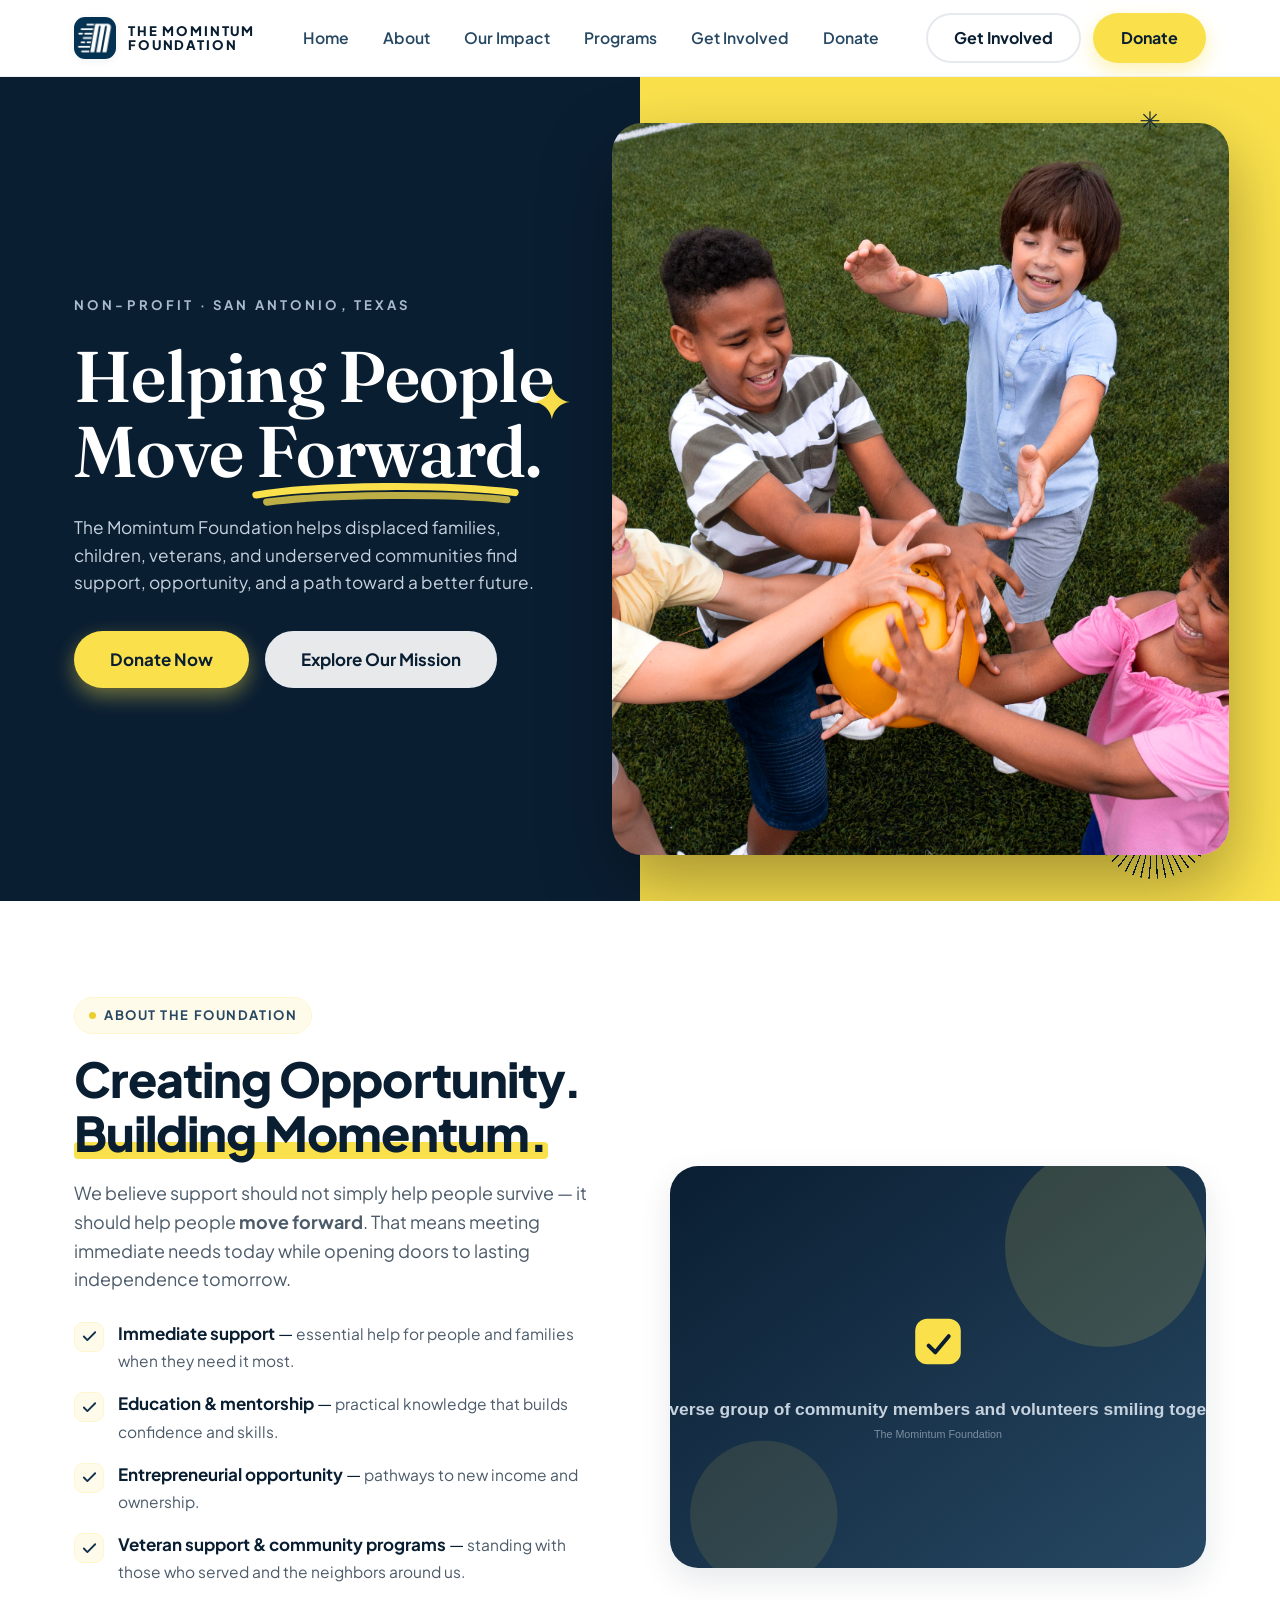
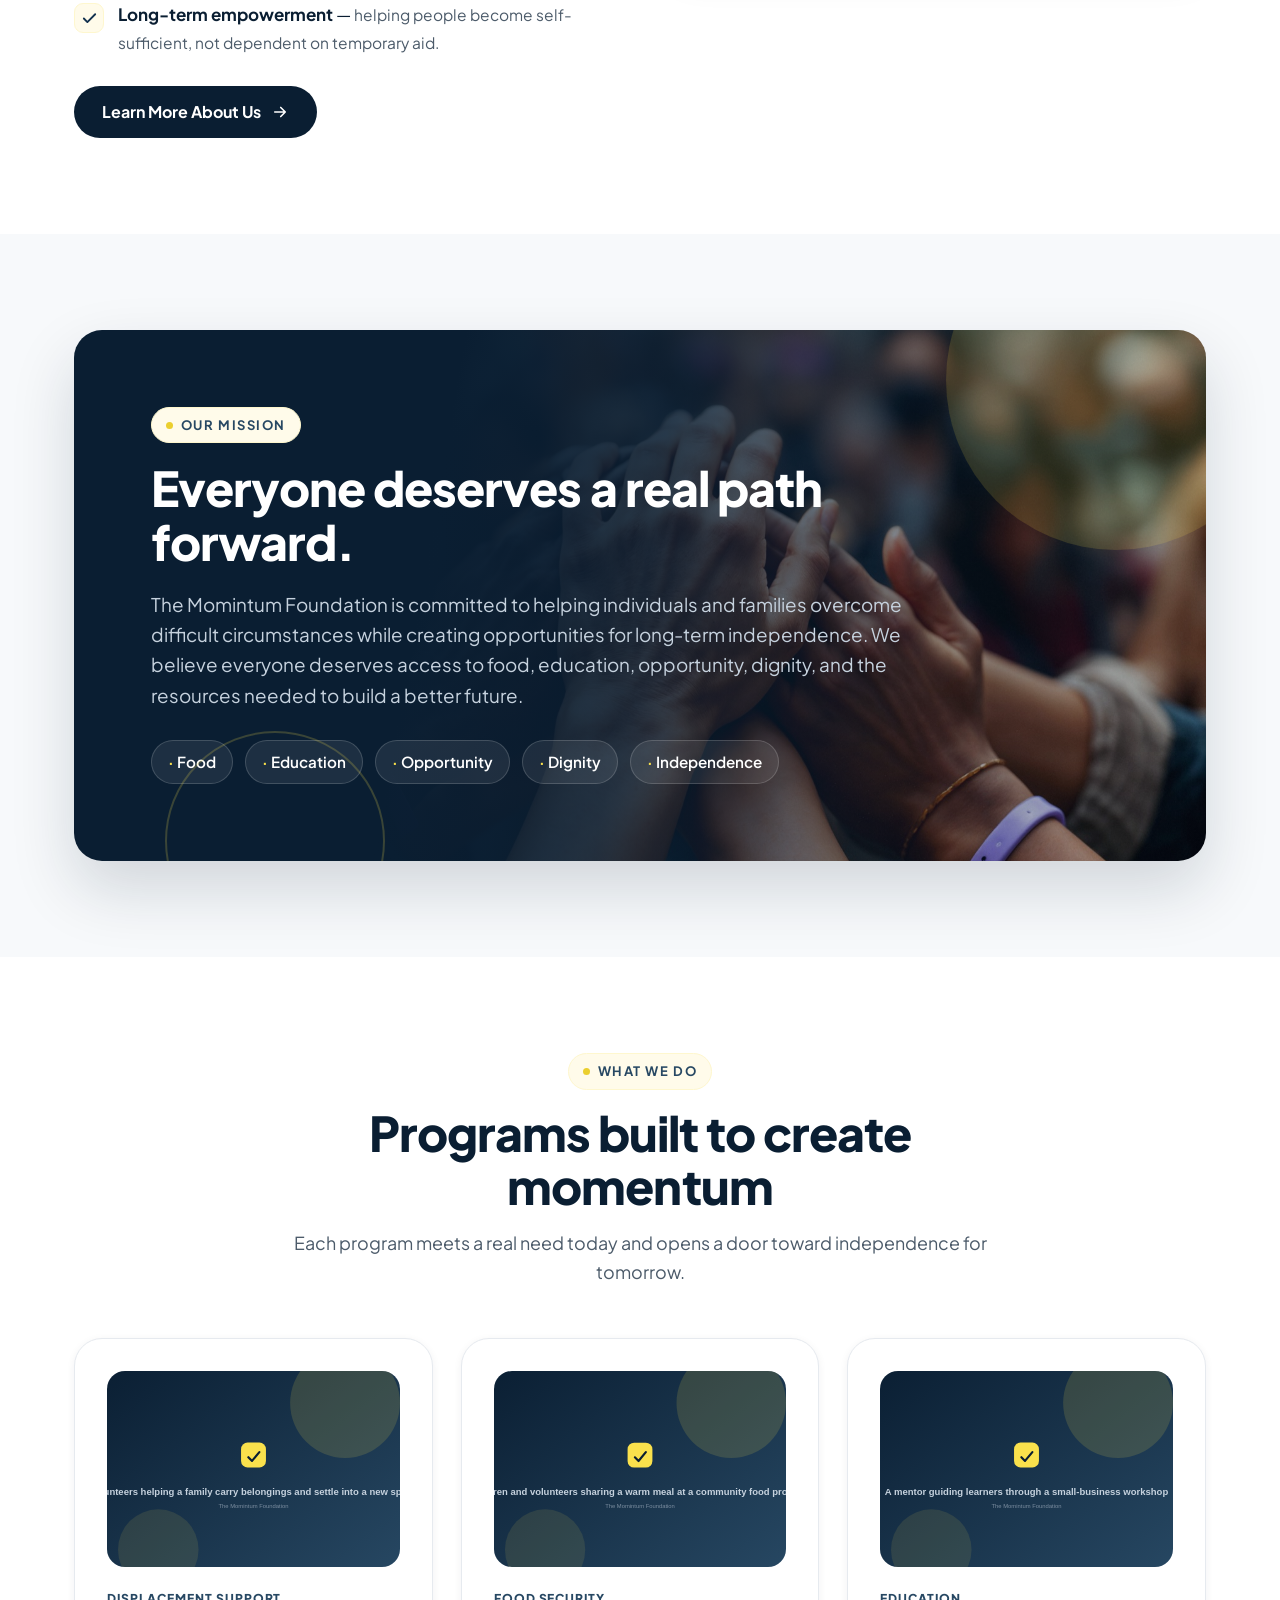
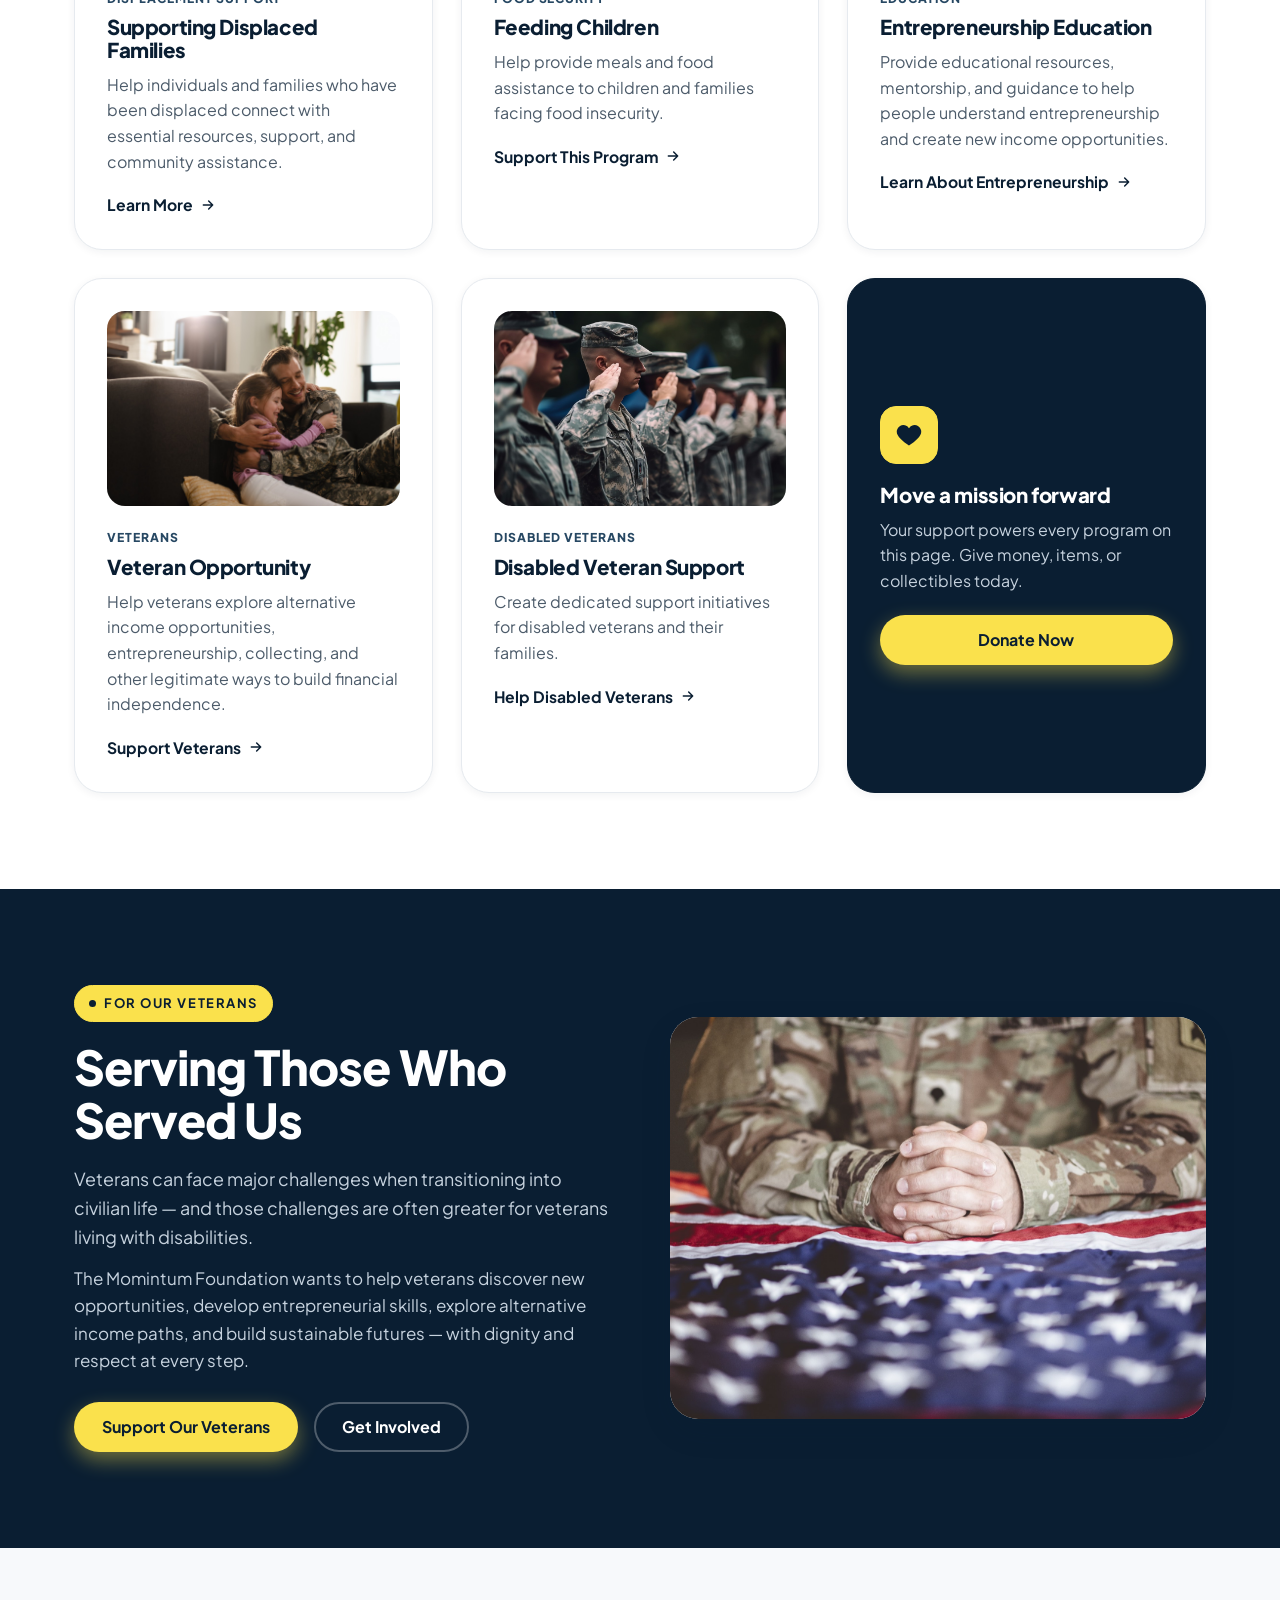
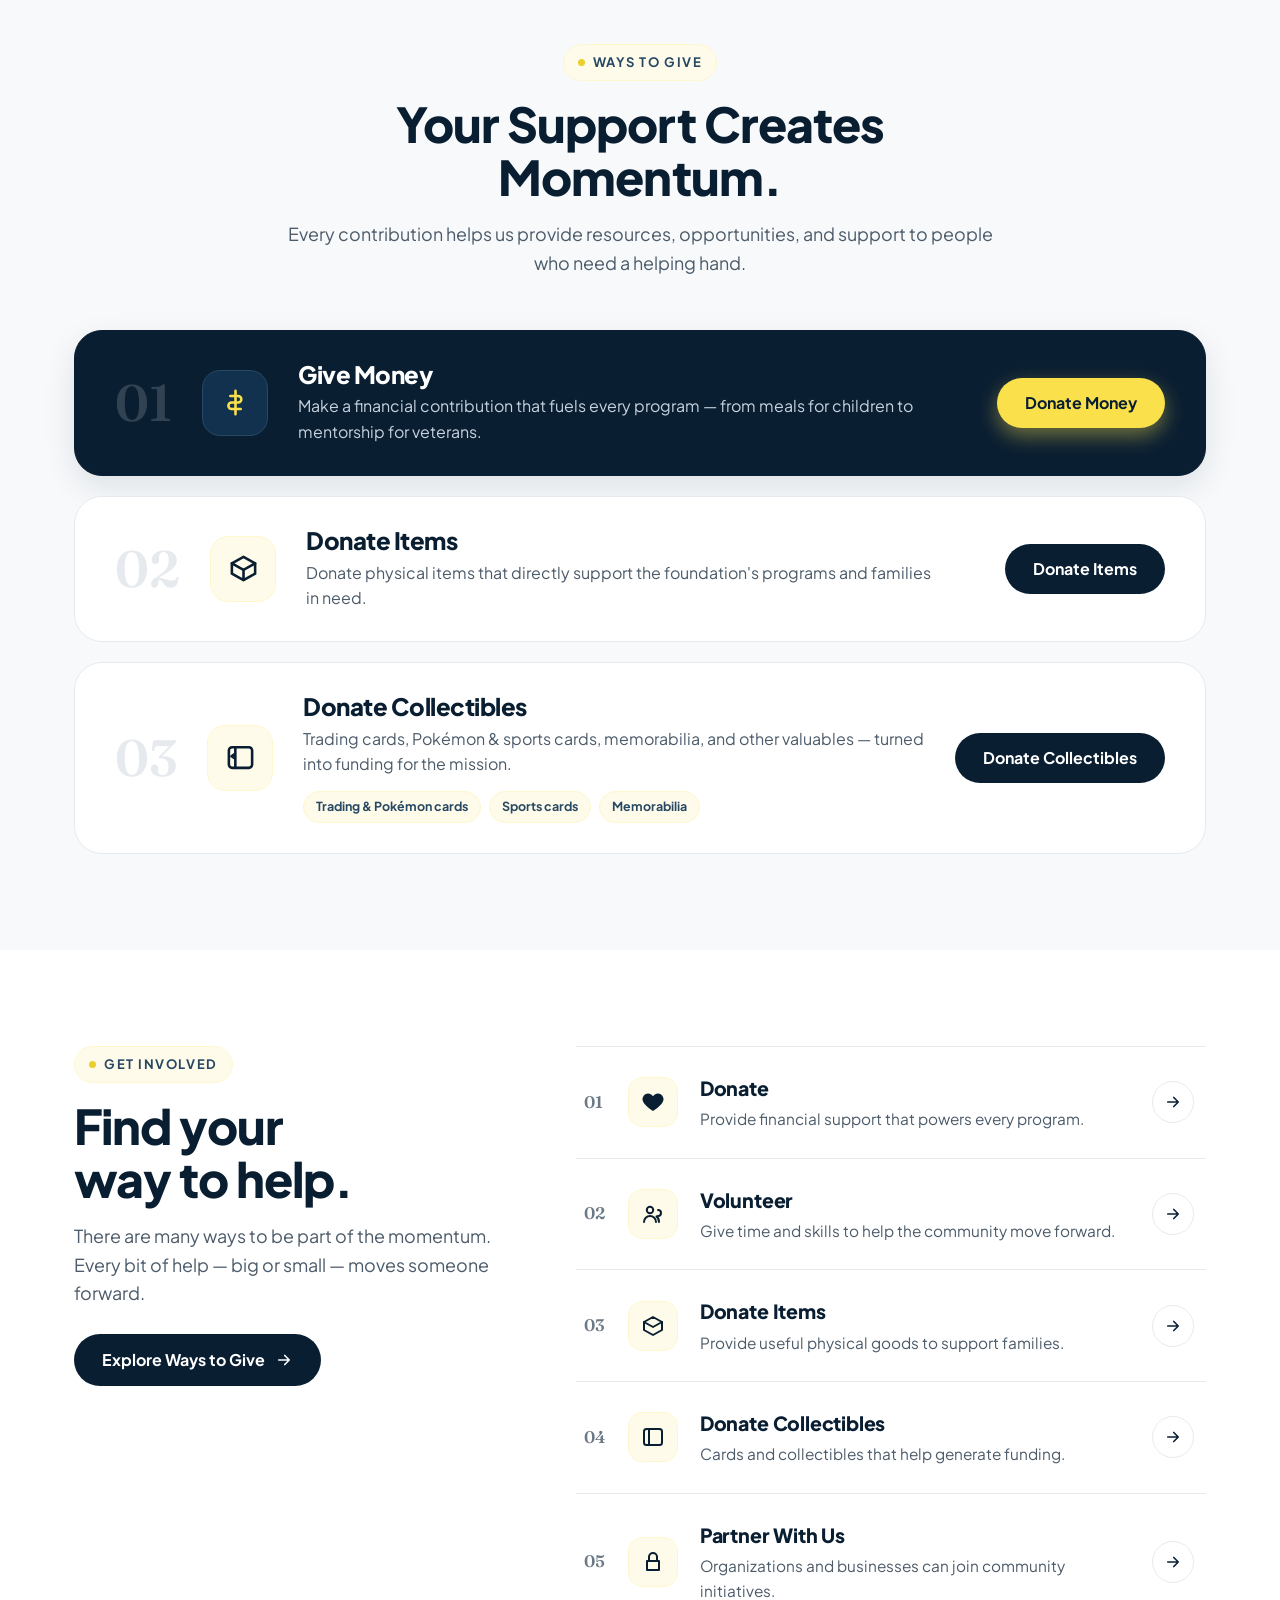
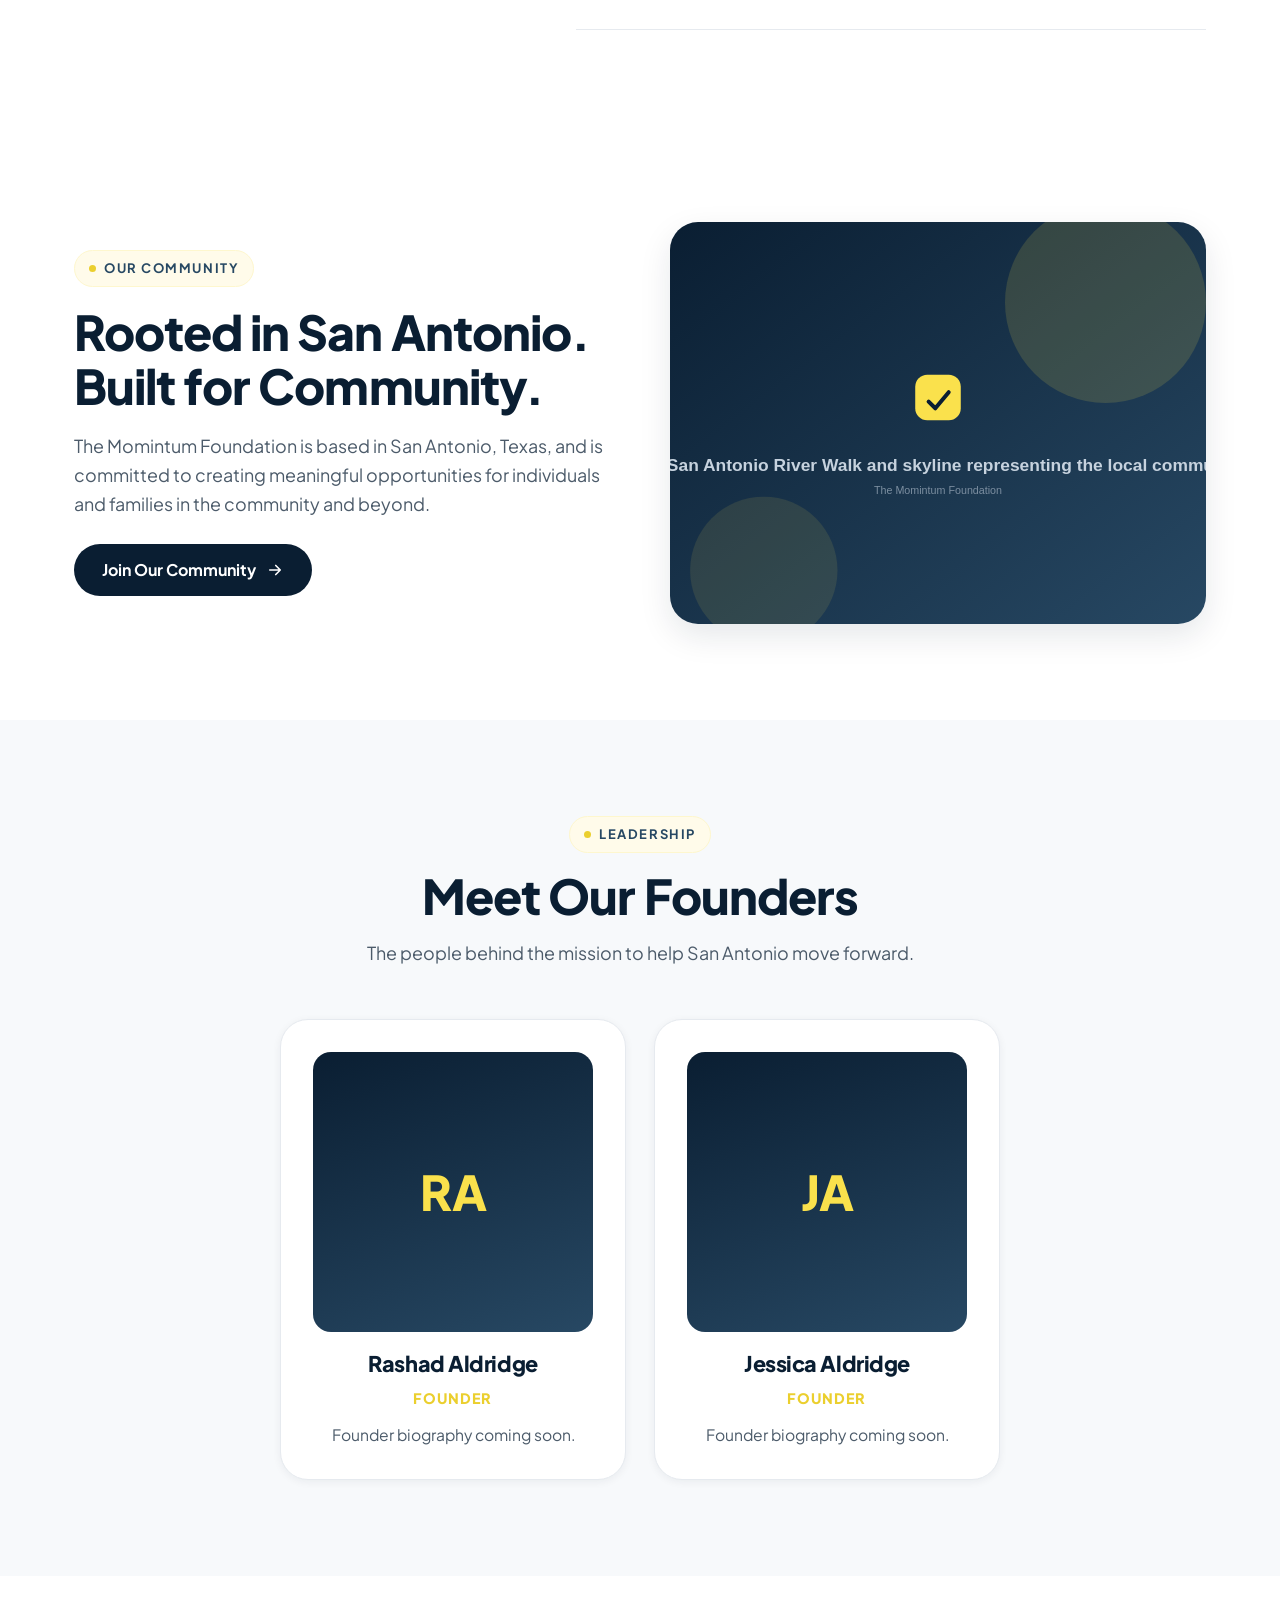
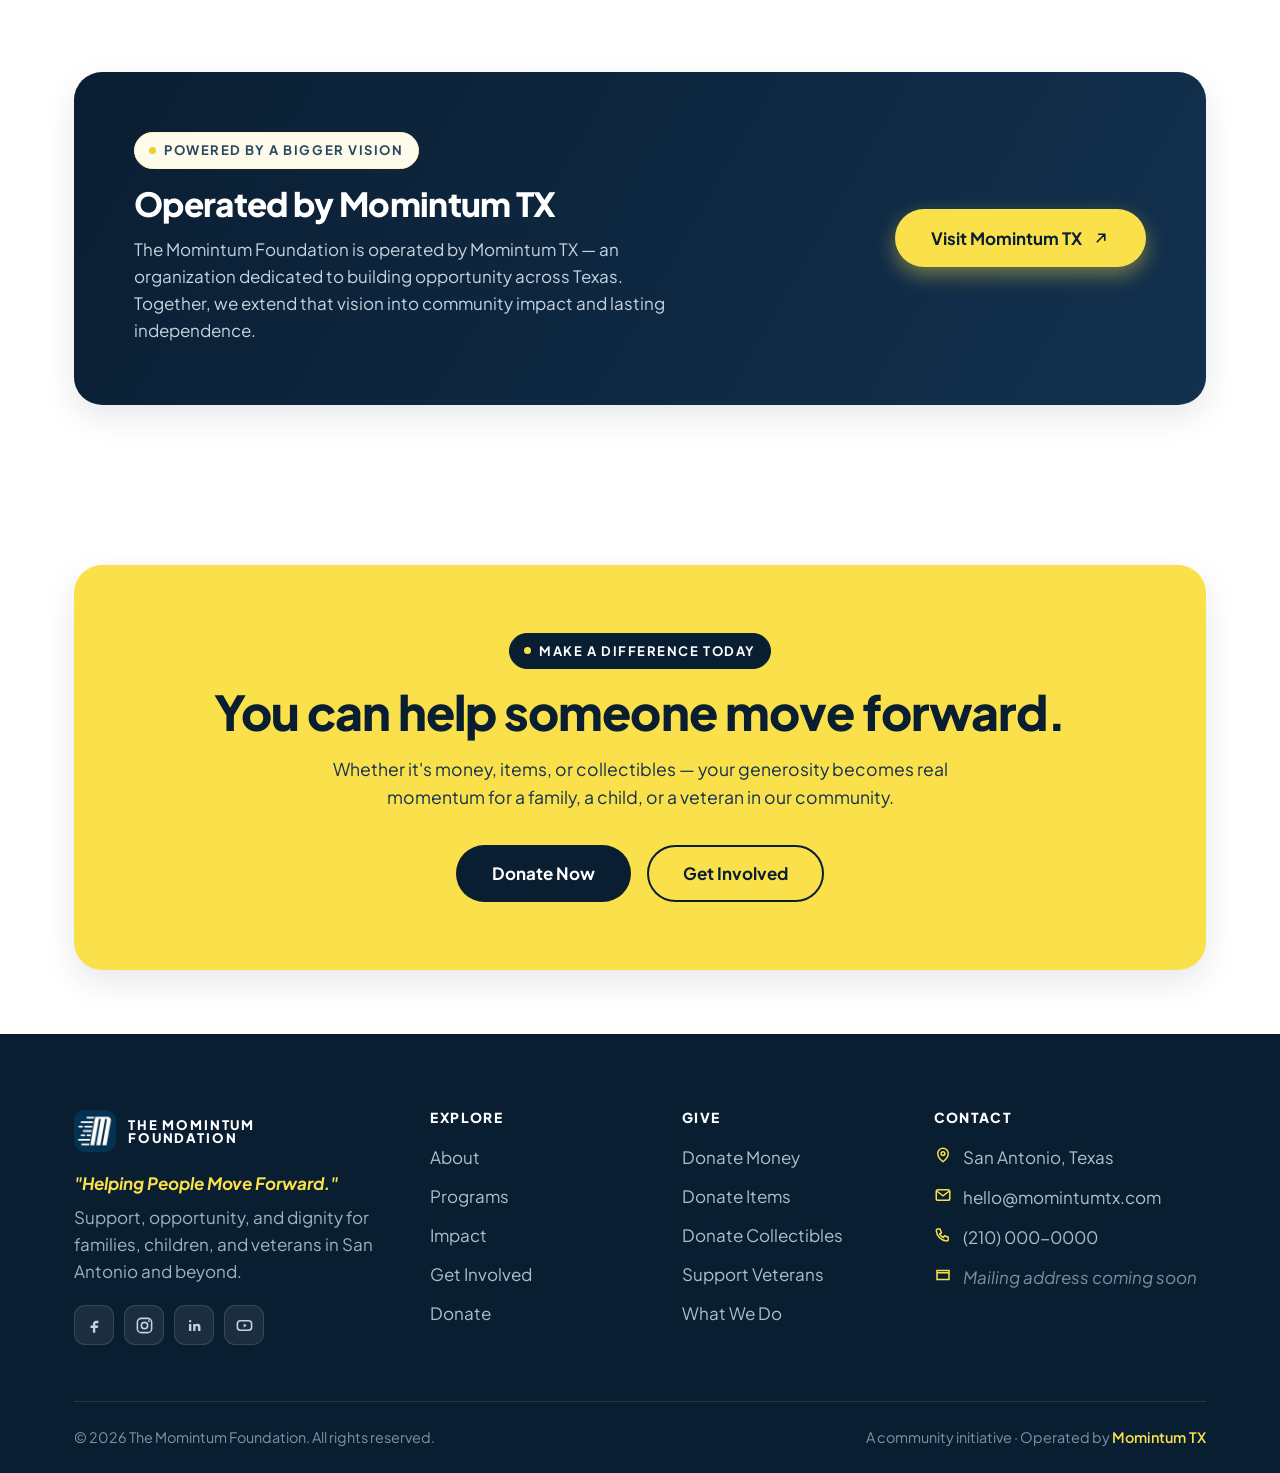
==== commit f17d4150: "Hero: remove play button, keep Explore Our Mission as a plain button Co-Authored-By: Claude Opus 4.8" ====
--- a/index.html
+++ b/index.html
@@ -66,10 +66,7 @@
           <p class="hero-sub">The Momintum Foundation helps displaced families, children, veterans, and underserved communities find support, opportunity, and a path toward a better future.</p>
           <div class="hero-cta">
             <a class="btn btn-primary btn-lg" href="donate.html">Donate Now</a>
-            <a class="hero-play" href="#mission">
-              <span class="hero-play-ic" aria-hidden="true"><svg viewBox="0 0 24 24" fill="currentColor"><path d="M8 5v14l11-7z"/></svg></span>
-              Explore Our Mission
-            </a>
+            <a class="btn btn-ghost btn-lg" href="#mission">Explore Our Mission</a>
           </div>
         </div>
         <div class="hero-visual">
--- a/css/styles.css
+++ b/css/styles.css
@@ -334,8 +334,12 @@
    ============================================================ */
 .mission { position: relative; overflow: hidden; }
 .mission-card {
-  position: relative; background: var(--navy); color: #fff; border-radius: var(--radius-lg);
+  position: relative; color: #fff; border-radius: var(--radius-lg);
   padding: clamp(40px, 6vw, 84px); overflow: hidden; box-shadow: var(--shadow-lg);
+  background:
+    linear-gradient(100deg, var(--navy) 32%, rgba(10,30,50,0.88) 50%, rgba(10,30,50,0.45) 74%, rgba(10,30,50,0.18) 100%),
+    url("../assets/mission-hands.jpg") center right / cover no-repeat,
+    var(--navy);
 }
 .mission-card::before { content: ""; position: absolute; width: 340px; height: 340px; border-radius: 50%; background: rgba(250,225,76,0.14); top: -120px; right: -80px; }
 .mission-card::after { content: ""; position: absolute; width: 220px; height: 220px; border-radius: 50%; border: 2px solid rgba(250,225,76,0.2); bottom: -90px; left: 8%; }
@@ -625,6 +629,13 @@
   /* Directory becomes single column */
   .involve { grid-template-columns: 1fr; gap: 34px; }
   .involve-head { position: static; }
+  /* Mission image reads behind full-width text — darken for contrast */
+  .mission-card {
+    background:
+      linear-gradient(180deg, rgba(10,30,50,0.80) 0%, rgba(10,30,50,0.90) 60%, rgba(10,30,50,0.94) 100%),
+      url("../assets/mission-hands.jpg") center / cover no-repeat,
+      var(--navy);
+  }
   .impact-grid { grid-template-columns: repeat(2, 1fr); gap: 30px 16px; }
   .impact-item:nth-child(2)::after { display: none; }
   .impact-item:not(:last-child)::after { display: none; }
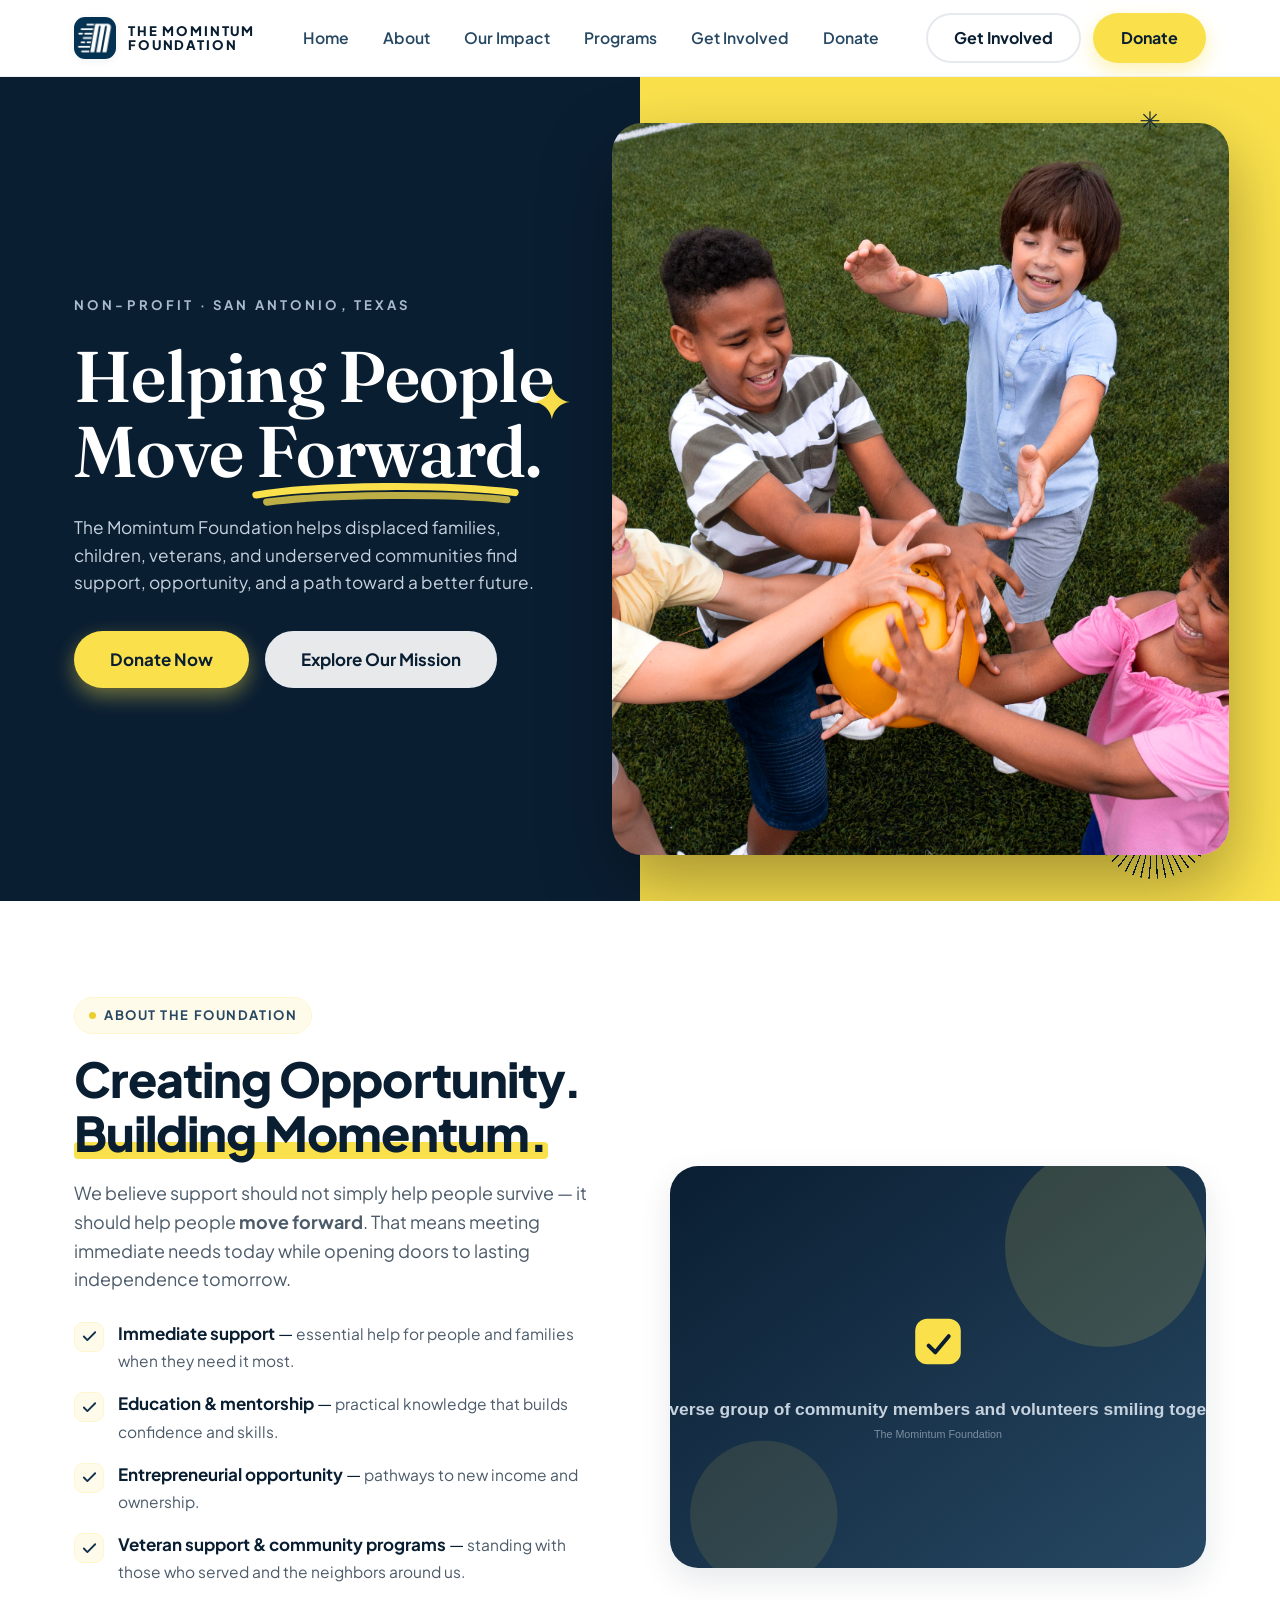
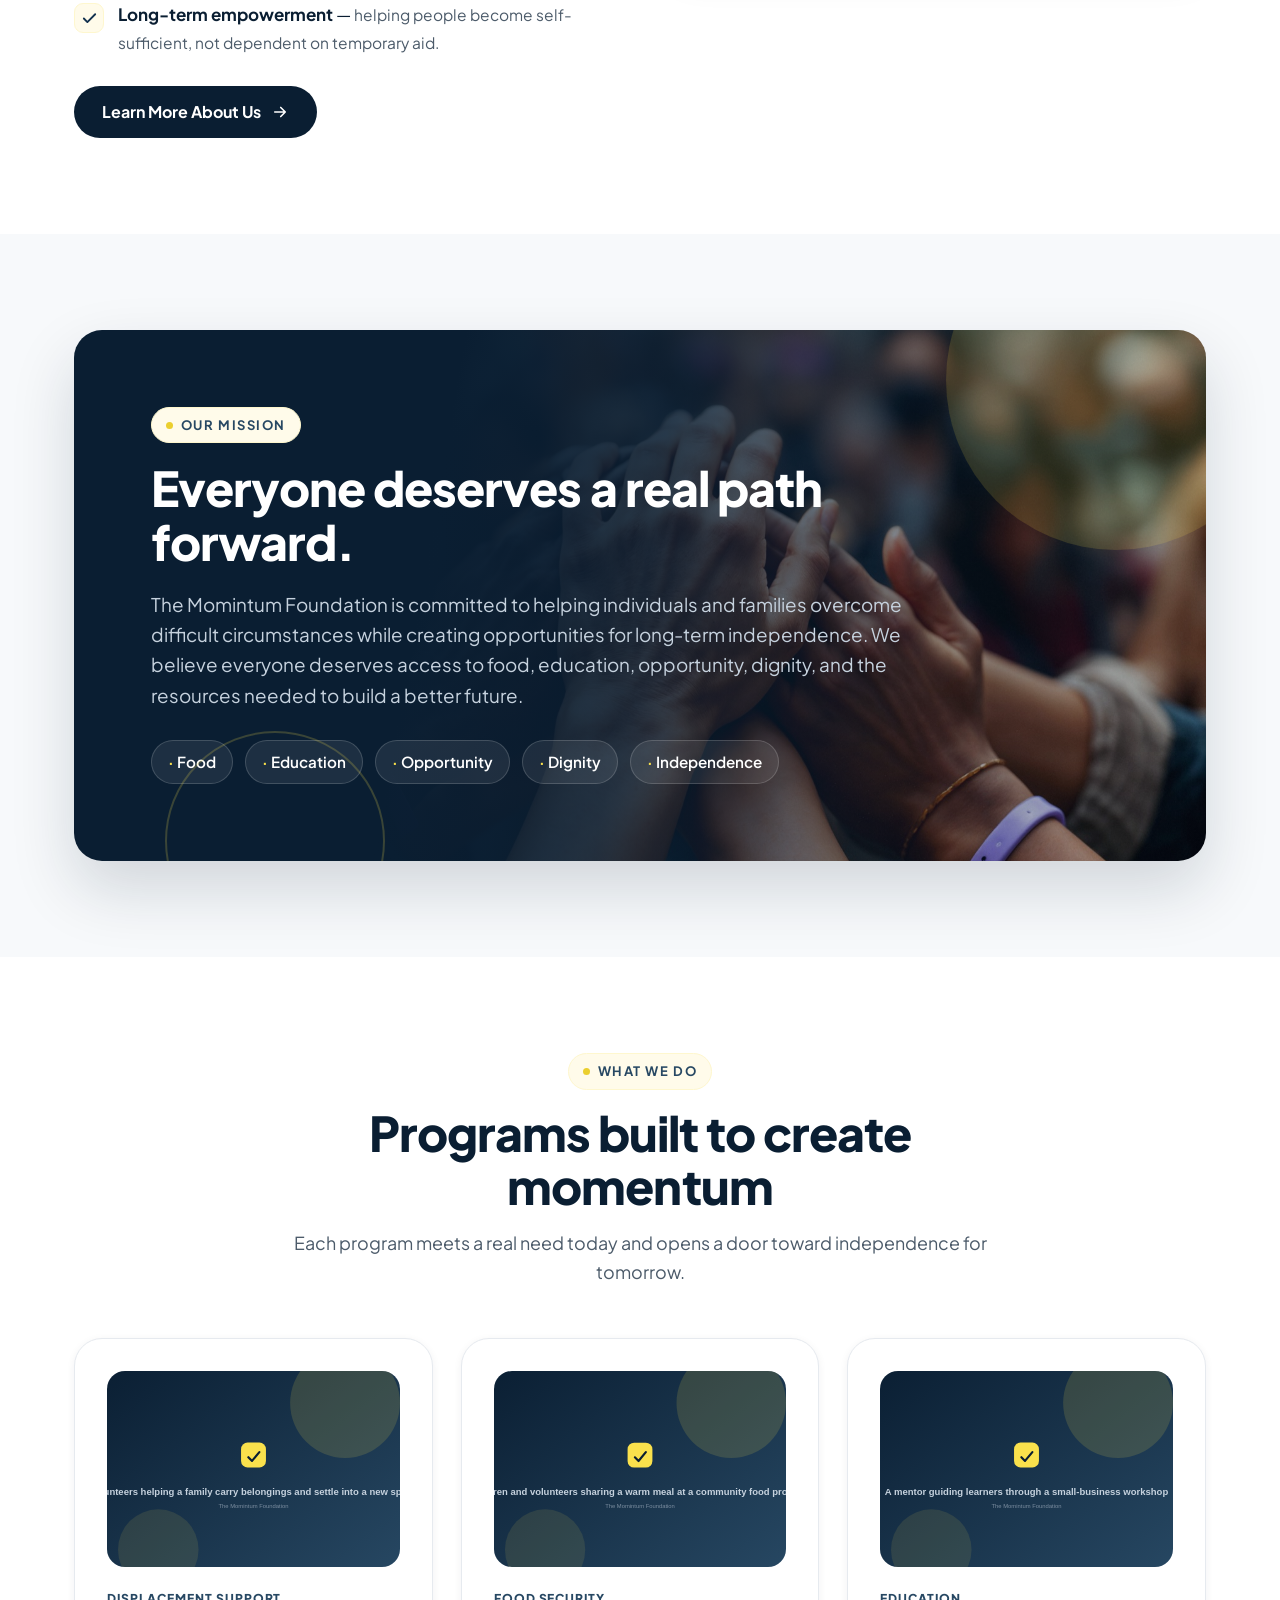
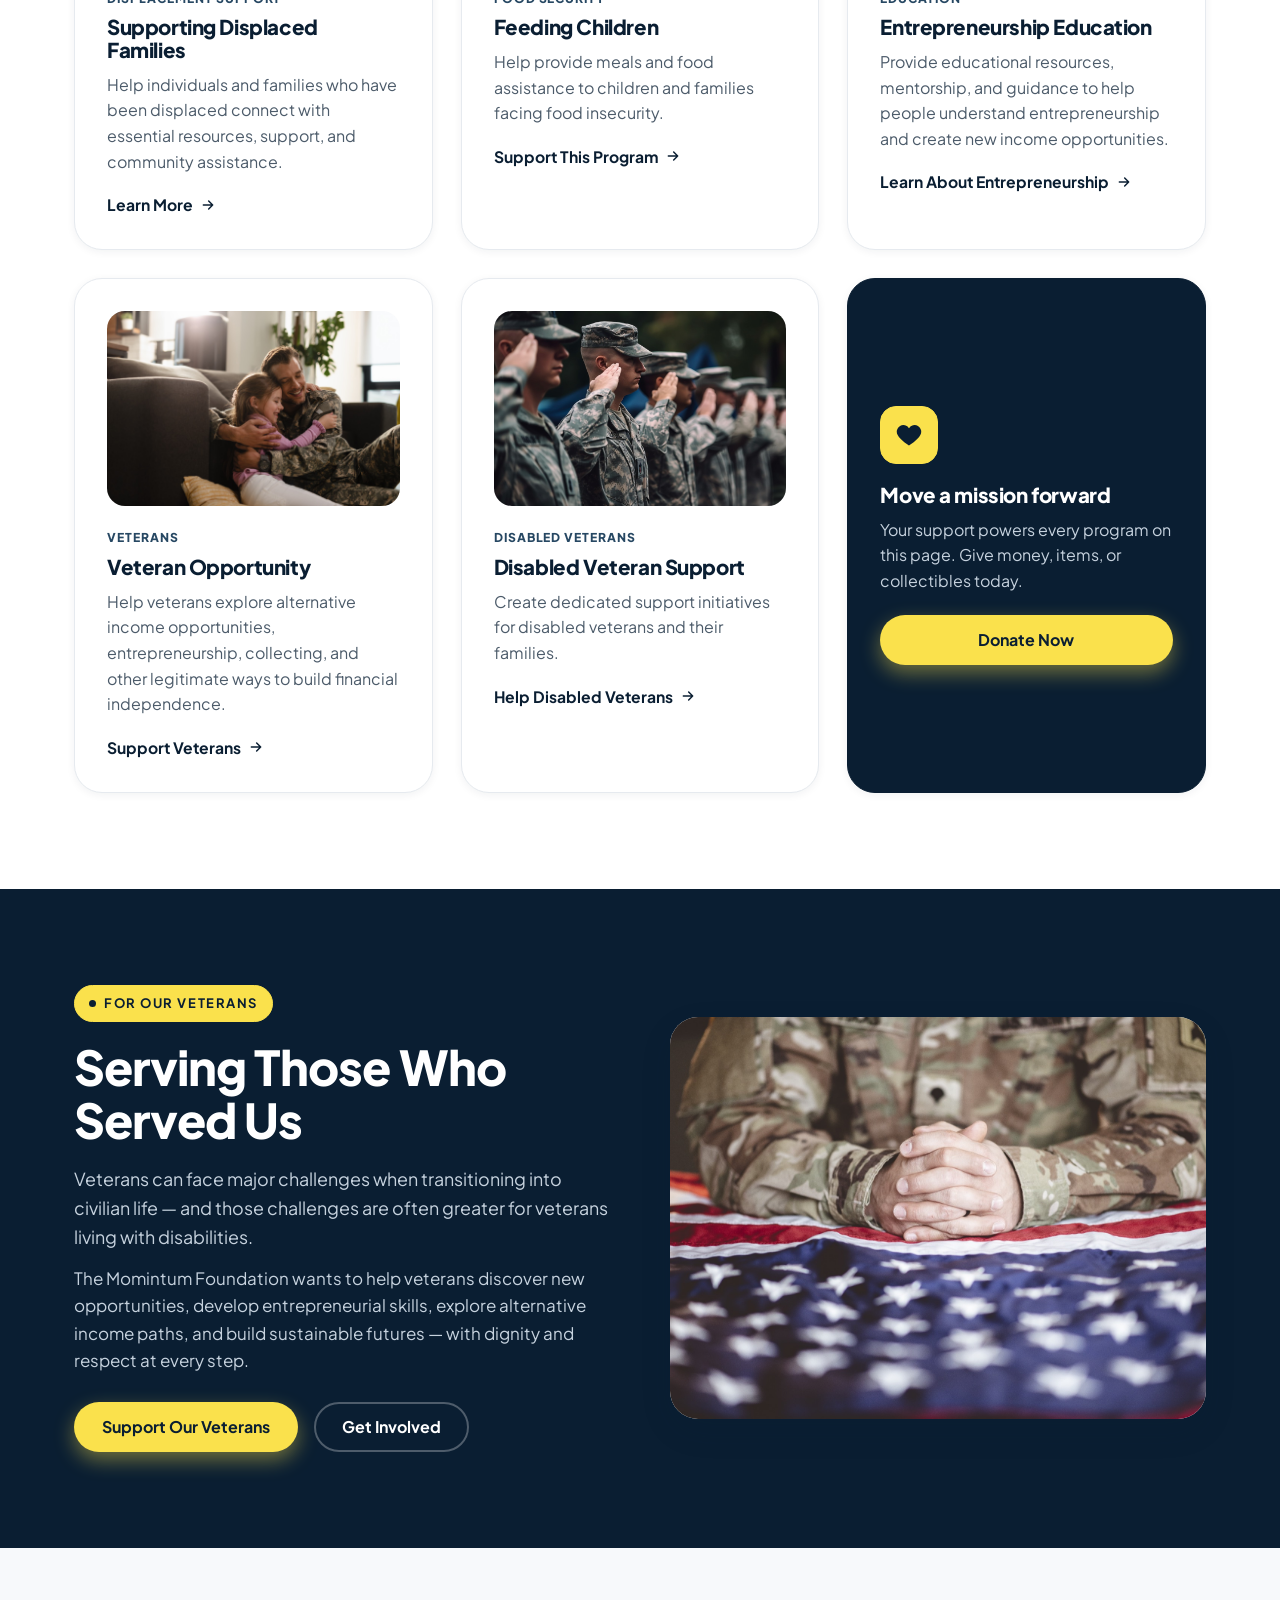
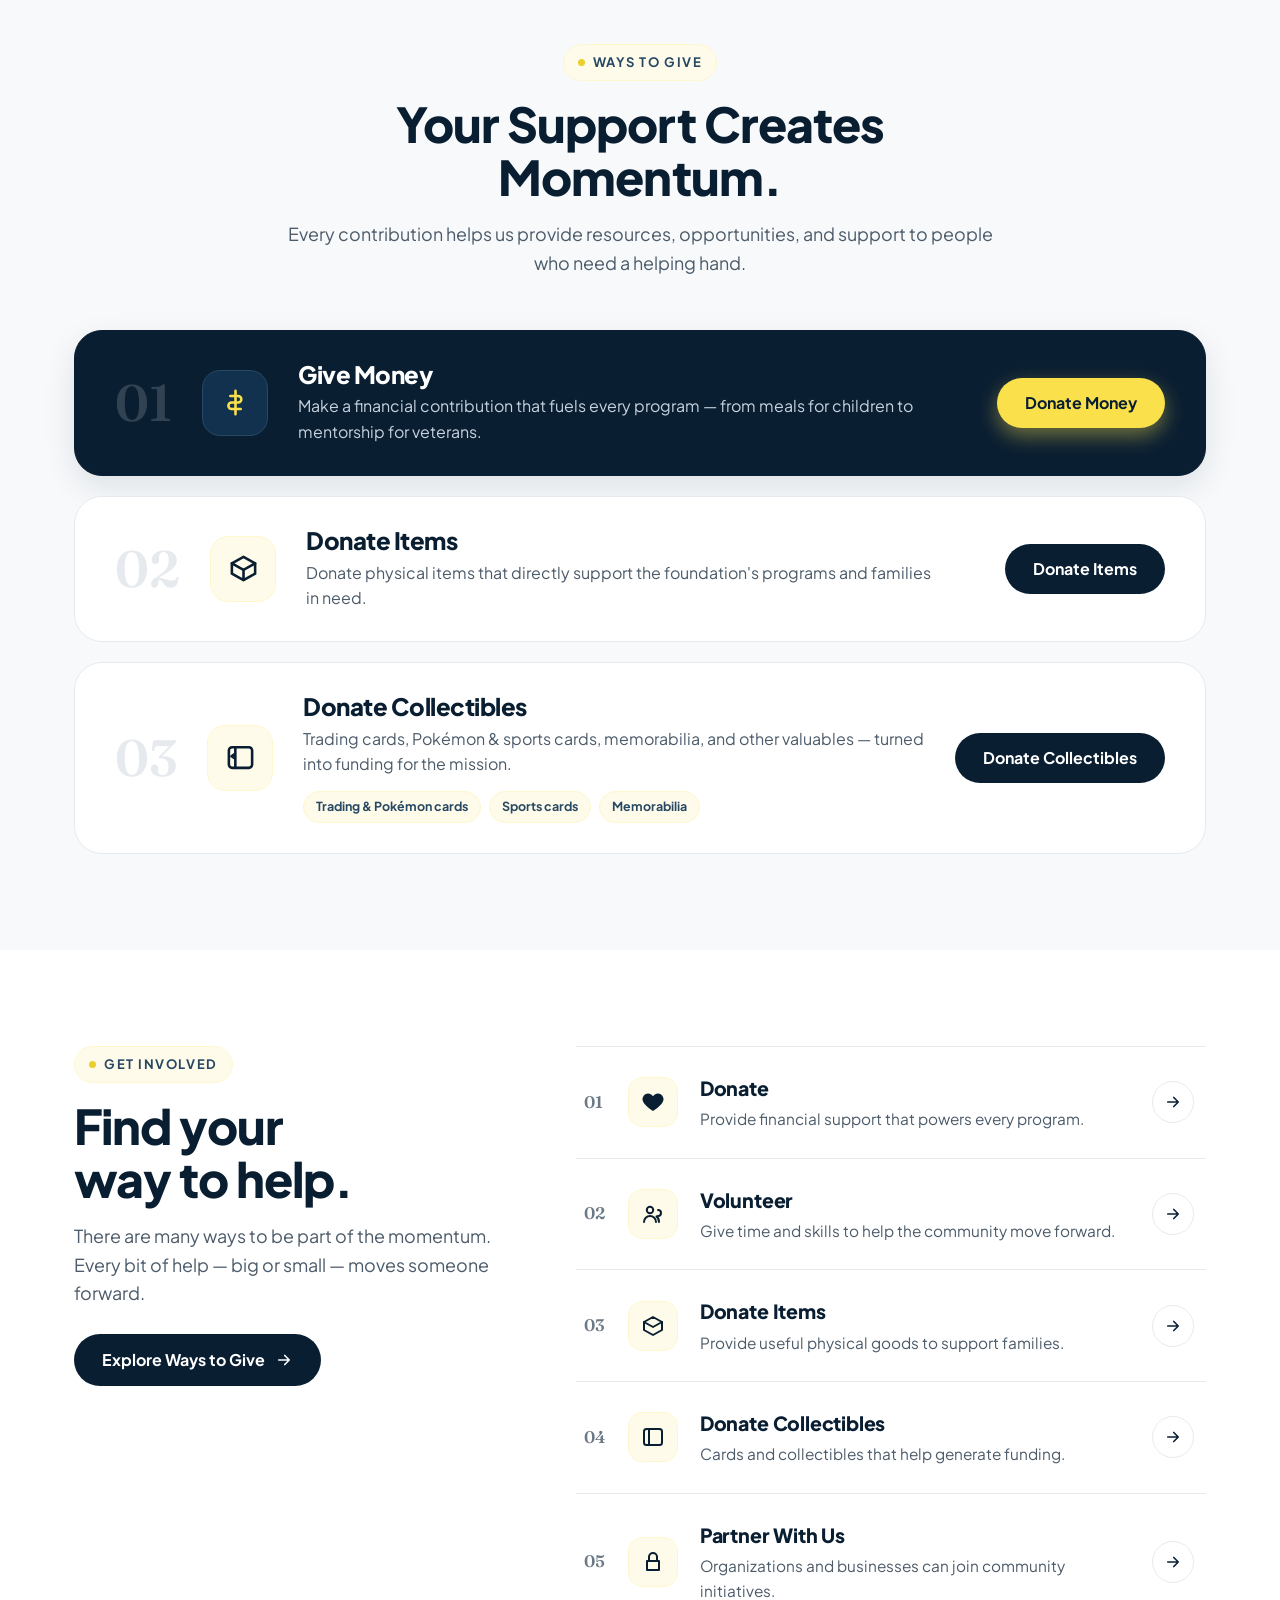
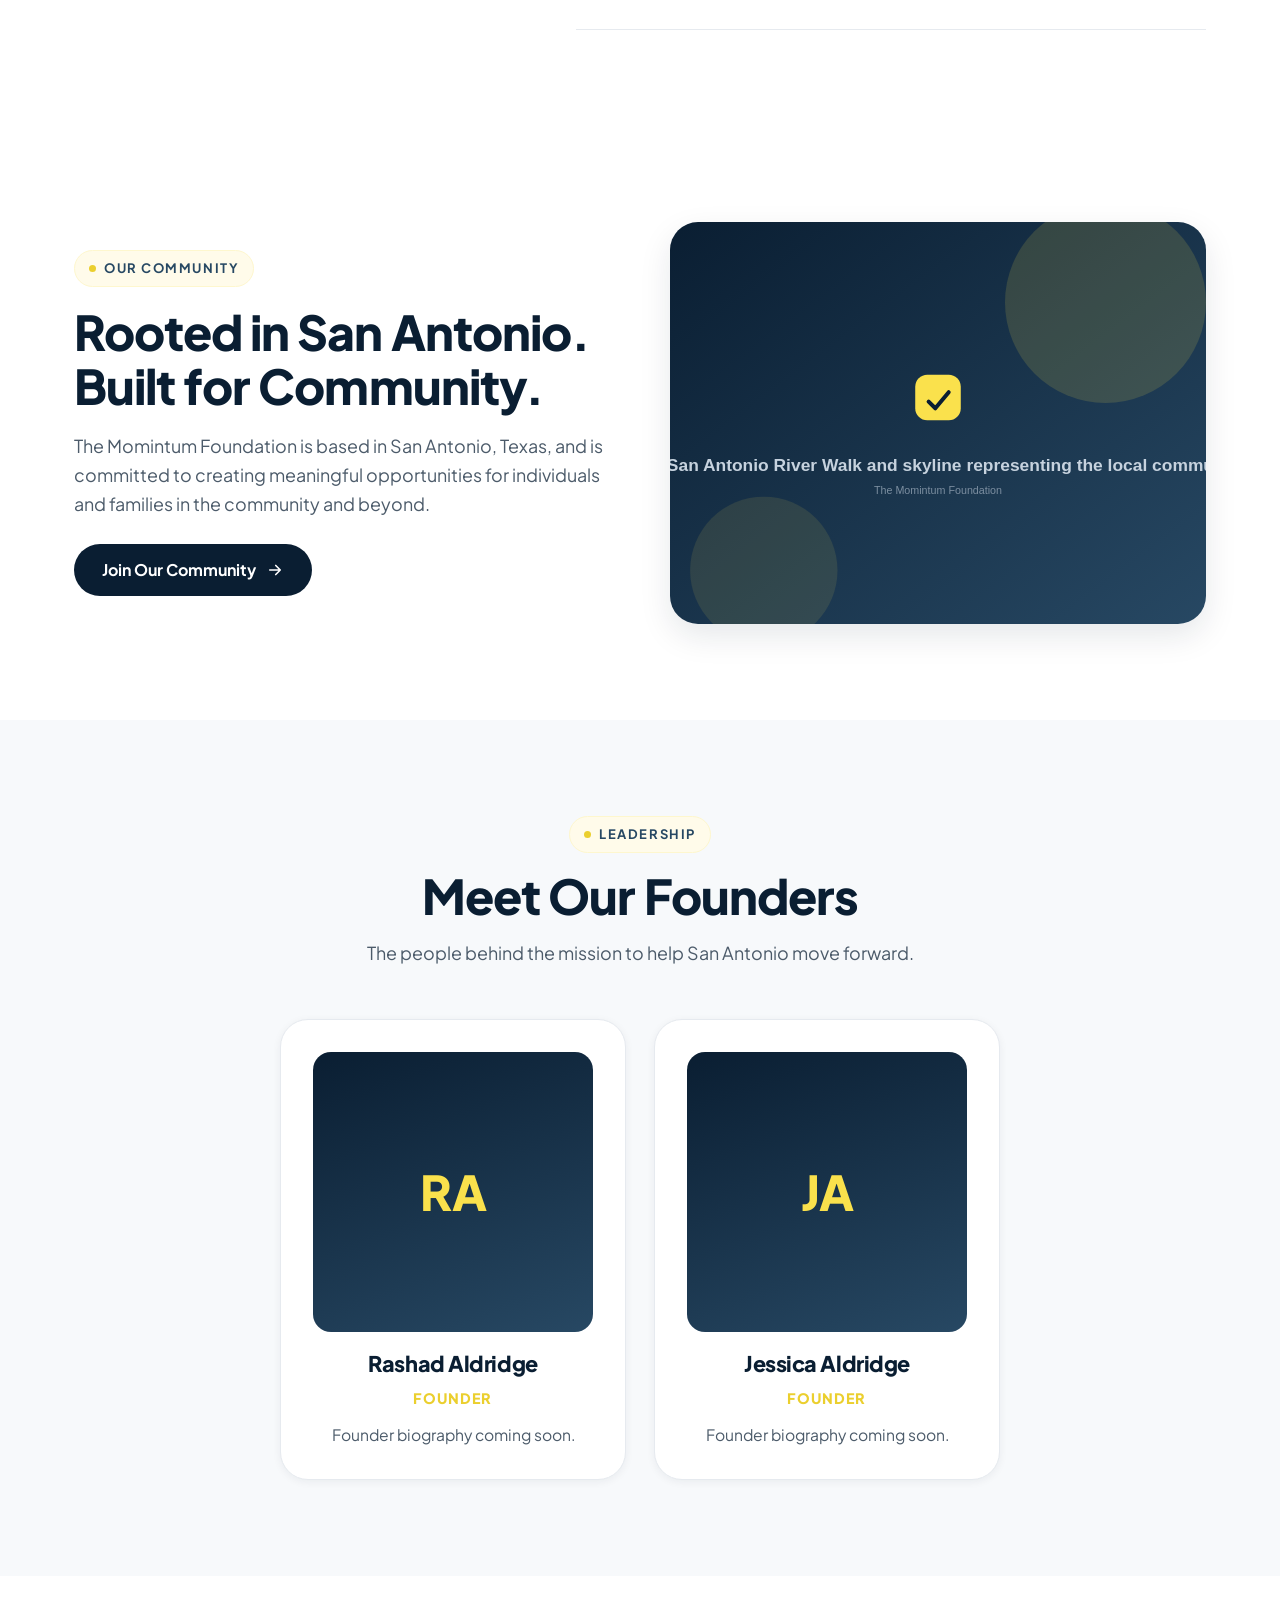
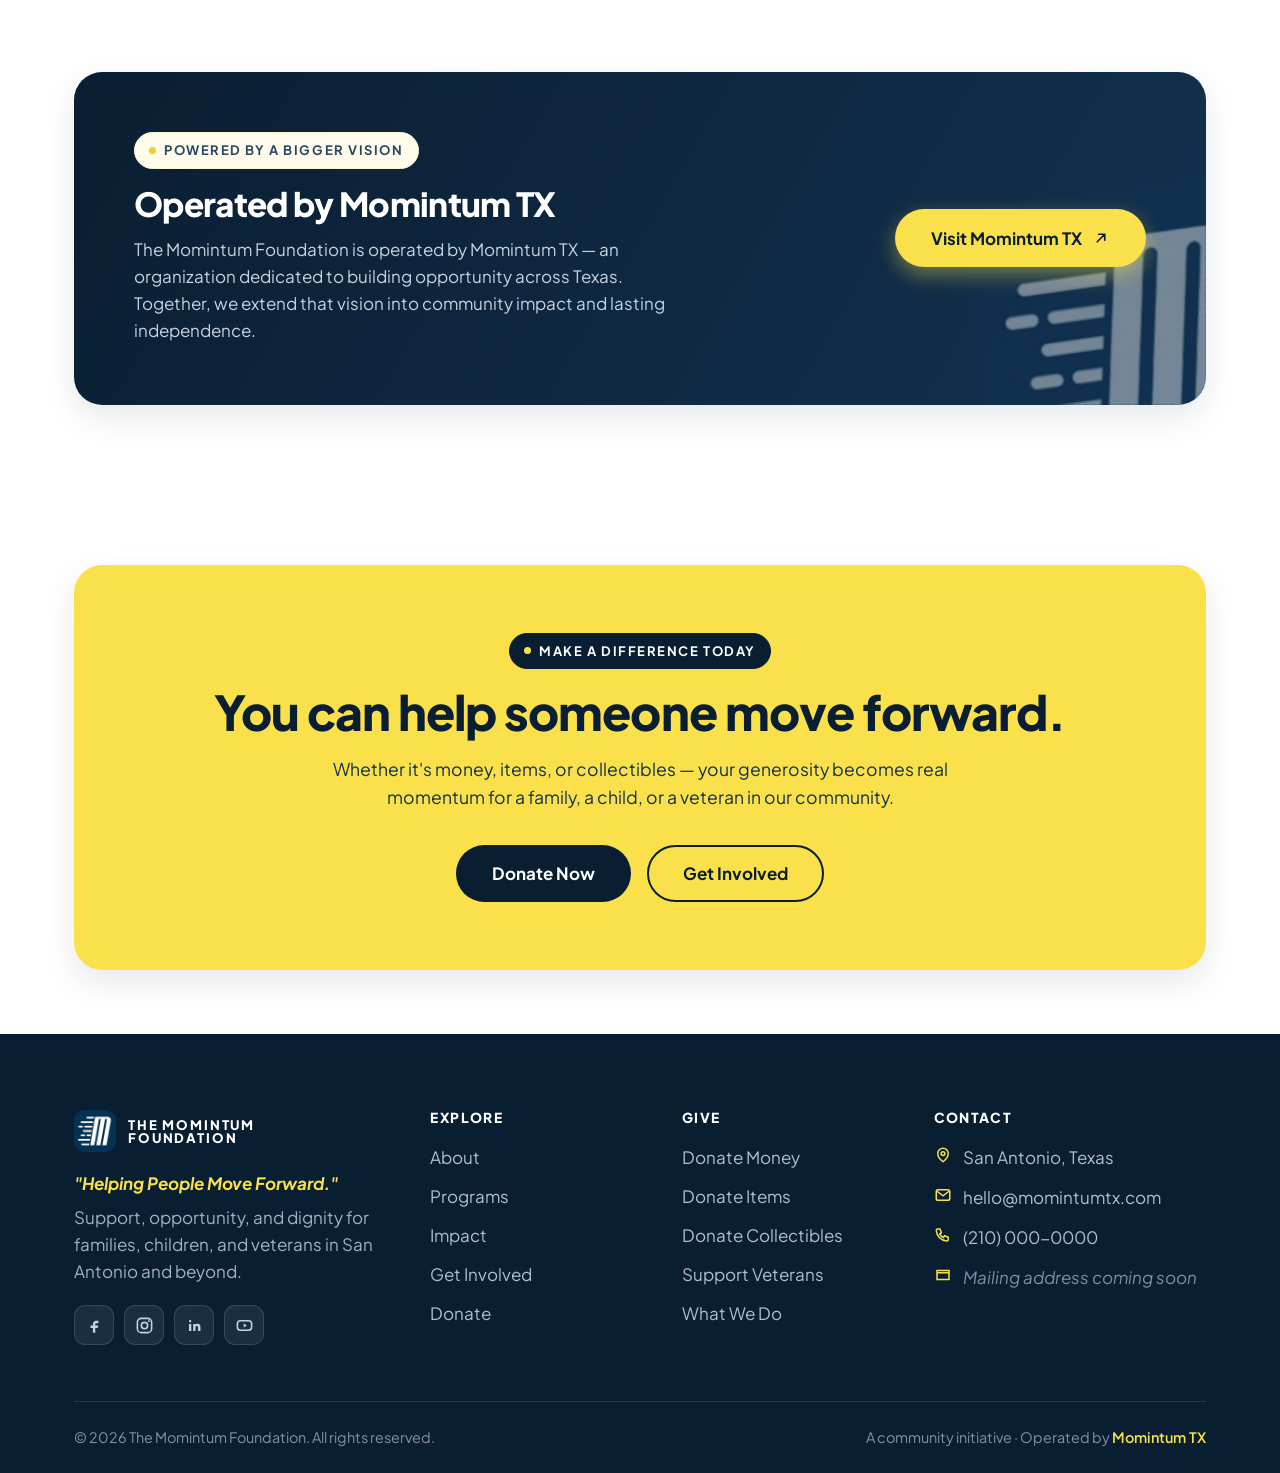
==== commit 1bc6d512: "Partner section: decorate navy card with faded Momintum logo watermark Co-Authored-By: Claude Opus 4" ====
--- a/index.html
+++ b/index.html
@@ -363,6 +363,7 @@
     <section class="section" id="partner" aria-labelledby="partner-title">
       <div class="container">
         <div class="partner-card reveal">
+          <img class="partner-mark" src="assets/logo.png" alt="" aria-hidden="true" />
           <div>
             <span class="eyebrow"><span class="dot"></span> Powered by a Bigger Vision</span>
             <h2 id="partner-title" class="h-md" style="margin-top:16px;color:#fff;">Operated by Momintum TX</h2>
--- a/css/styles.css
+++ b/css/styles.css
@@ -421,12 +421,22 @@
    COMMUNITY / PARTNER
    ============================================================ */
 .partner-card {
+  position: relative; overflow: hidden;
   display: grid; grid-template-columns: 1fr auto; gap: 40px; align-items: center;
   background: linear-gradient(120deg, var(--navy) 0%, var(--navy-700) 100%); color: #fff;
   border-radius: var(--radius-lg); padding: clamp(34px, 5vw, 60px); box-shadow: var(--shadow);
 }
+.partner-card > div { position: relative; z-index: 1; }
 .partner-card h2 { color: #fff; }
 .partner-card p { color: #C6D2DE; margin-top: 14px; max-width: 560px; }
+/* Logo used as a decorative watermark; screen blend hides the navy square,
+   leaving the "m" glowing softly on the navy card */
+.partner-mark {
+  position: absolute; z-index: 0; right: -72px; bottom: -84px;
+  width: min(300px, 44%); height: auto; border-radius: 32px;
+  transform: rotate(-8deg); opacity: 0.42;
+  mix-blend-mode: lighten; pointer-events: none; user-select: none;
+}
 
 /* ============================================================
    BANNER CTA
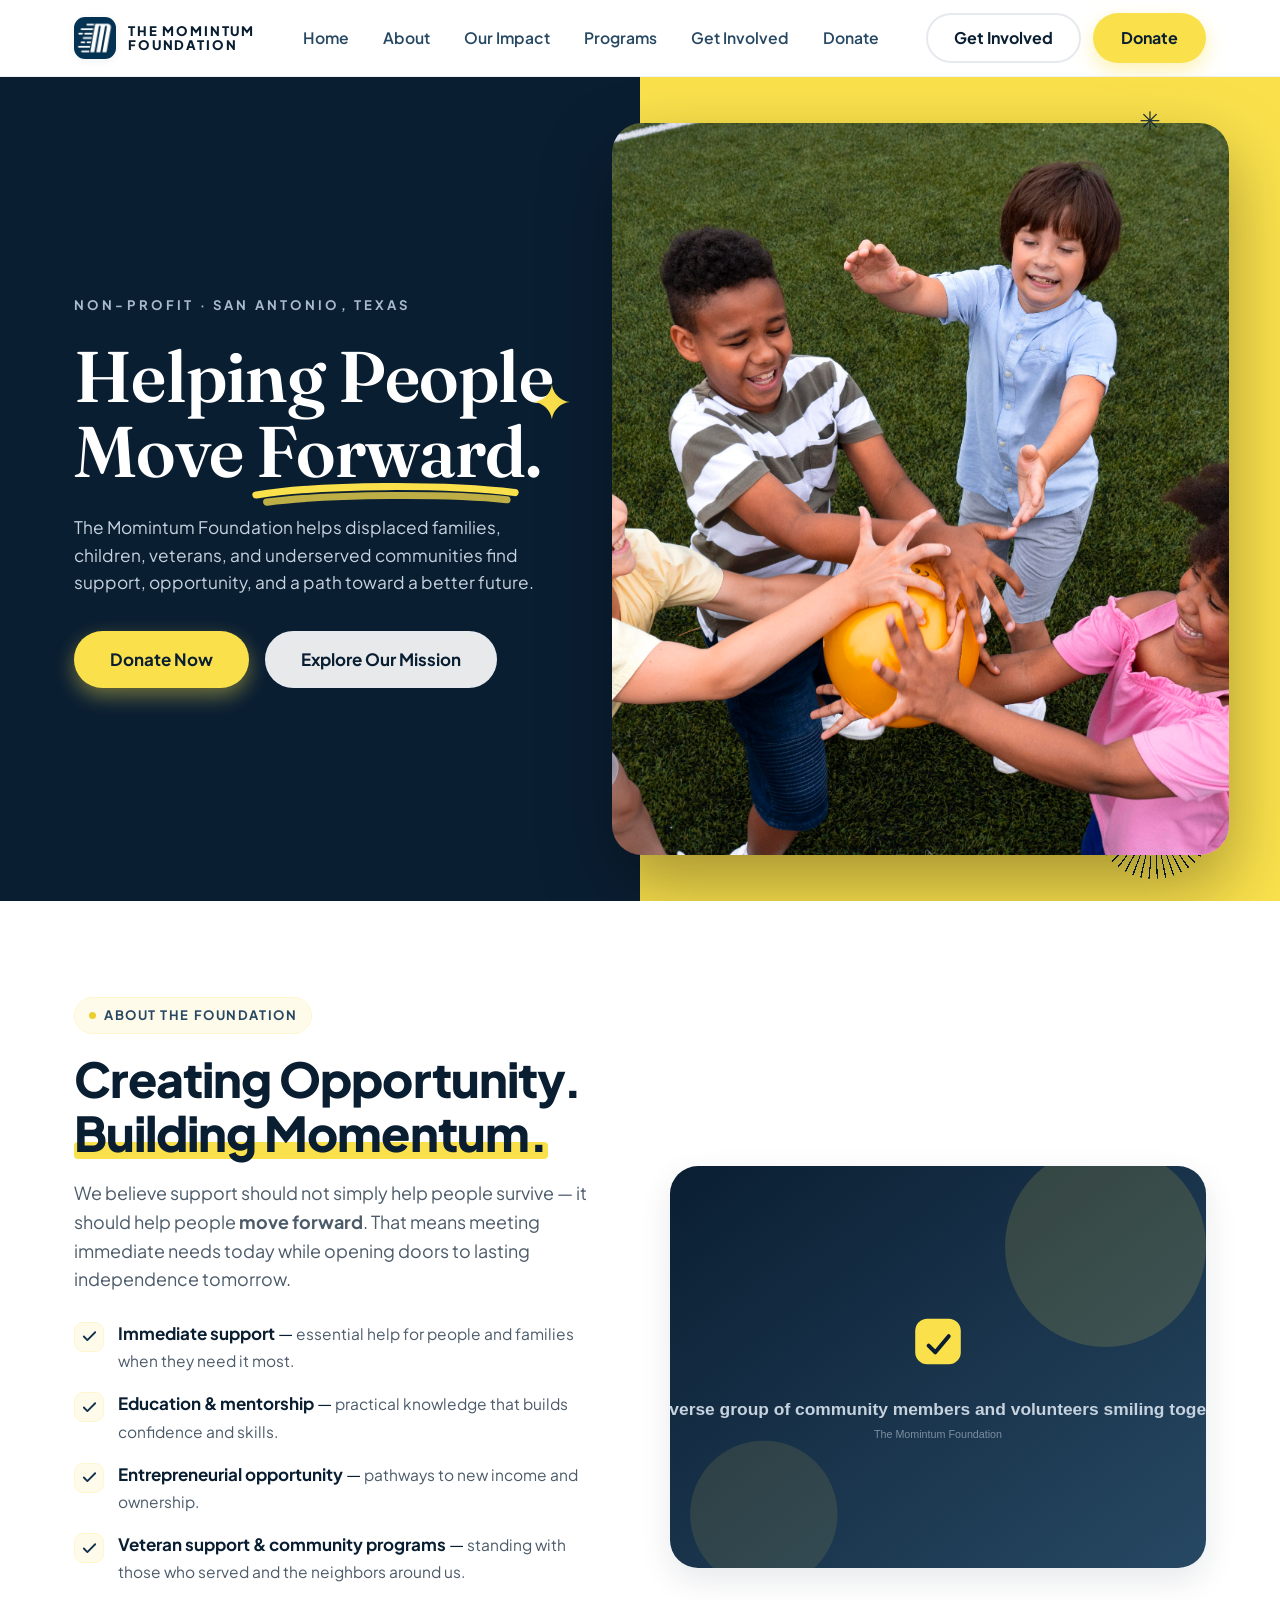
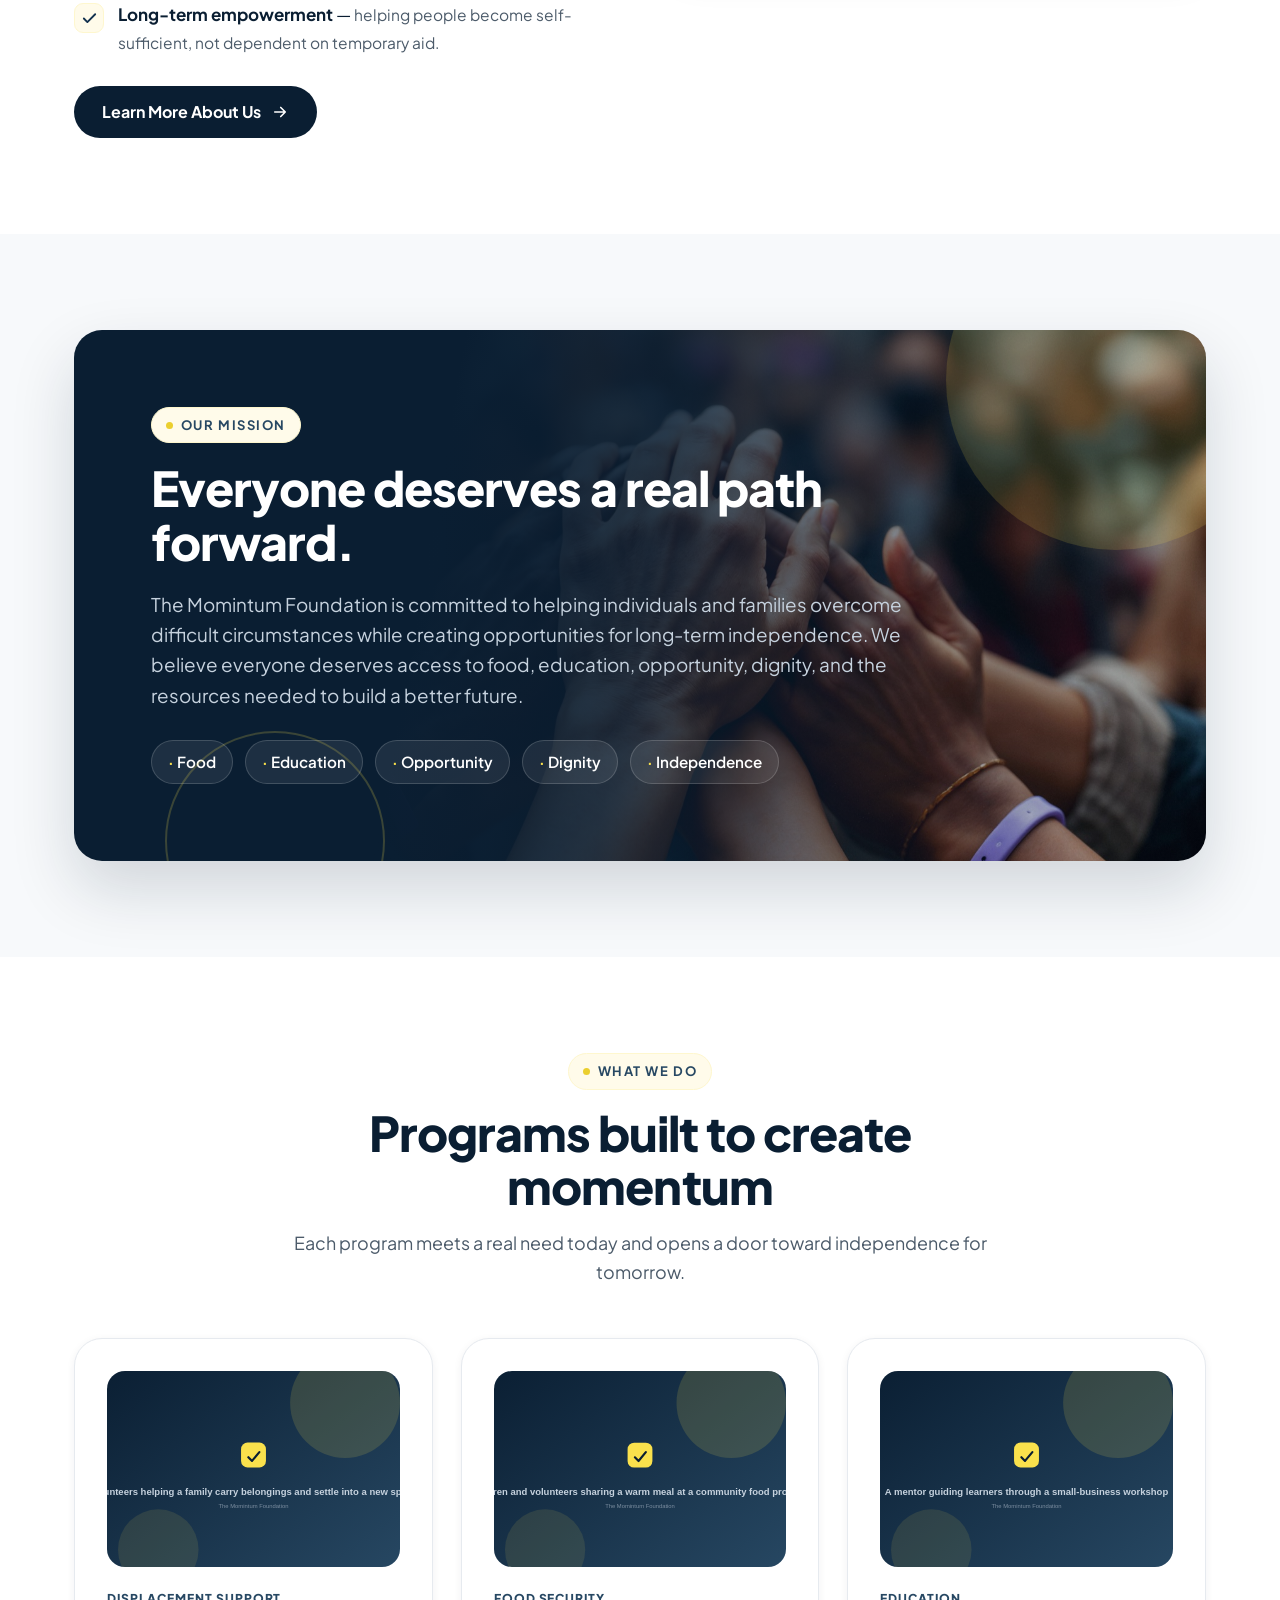
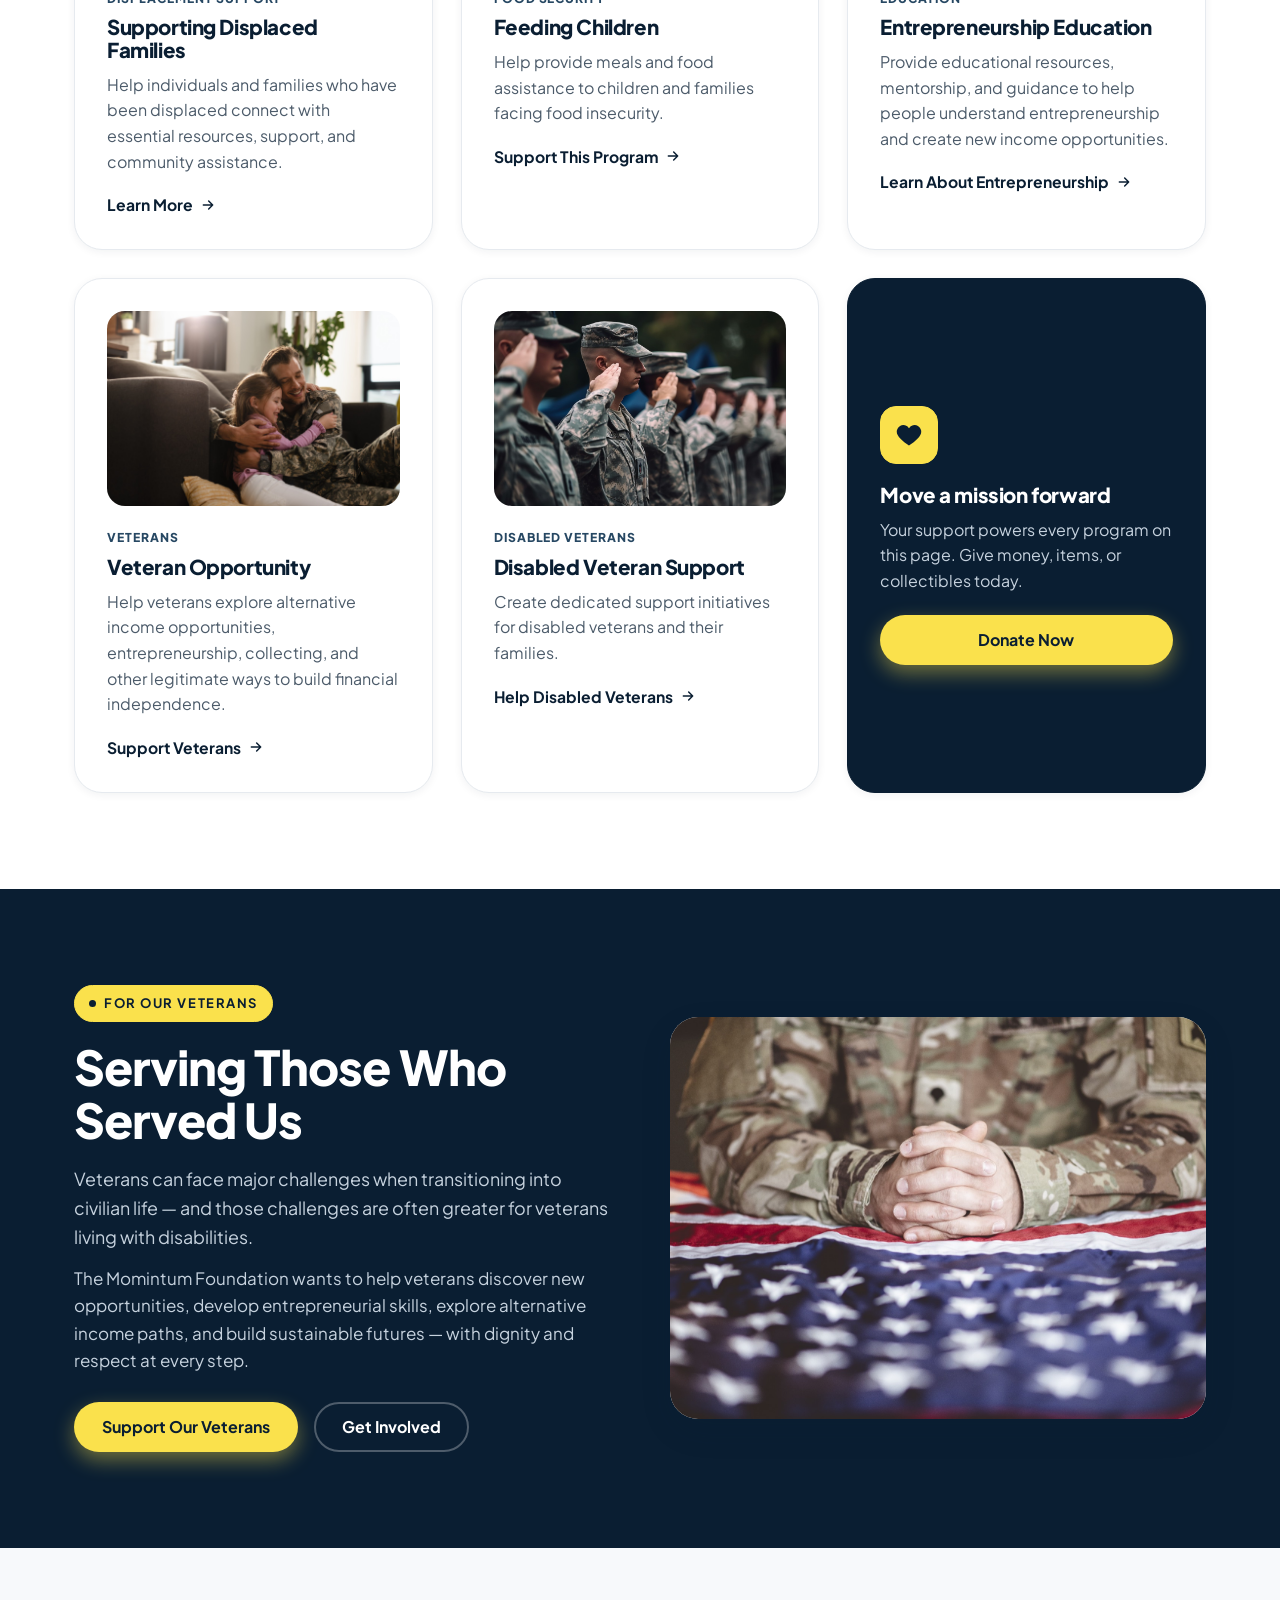
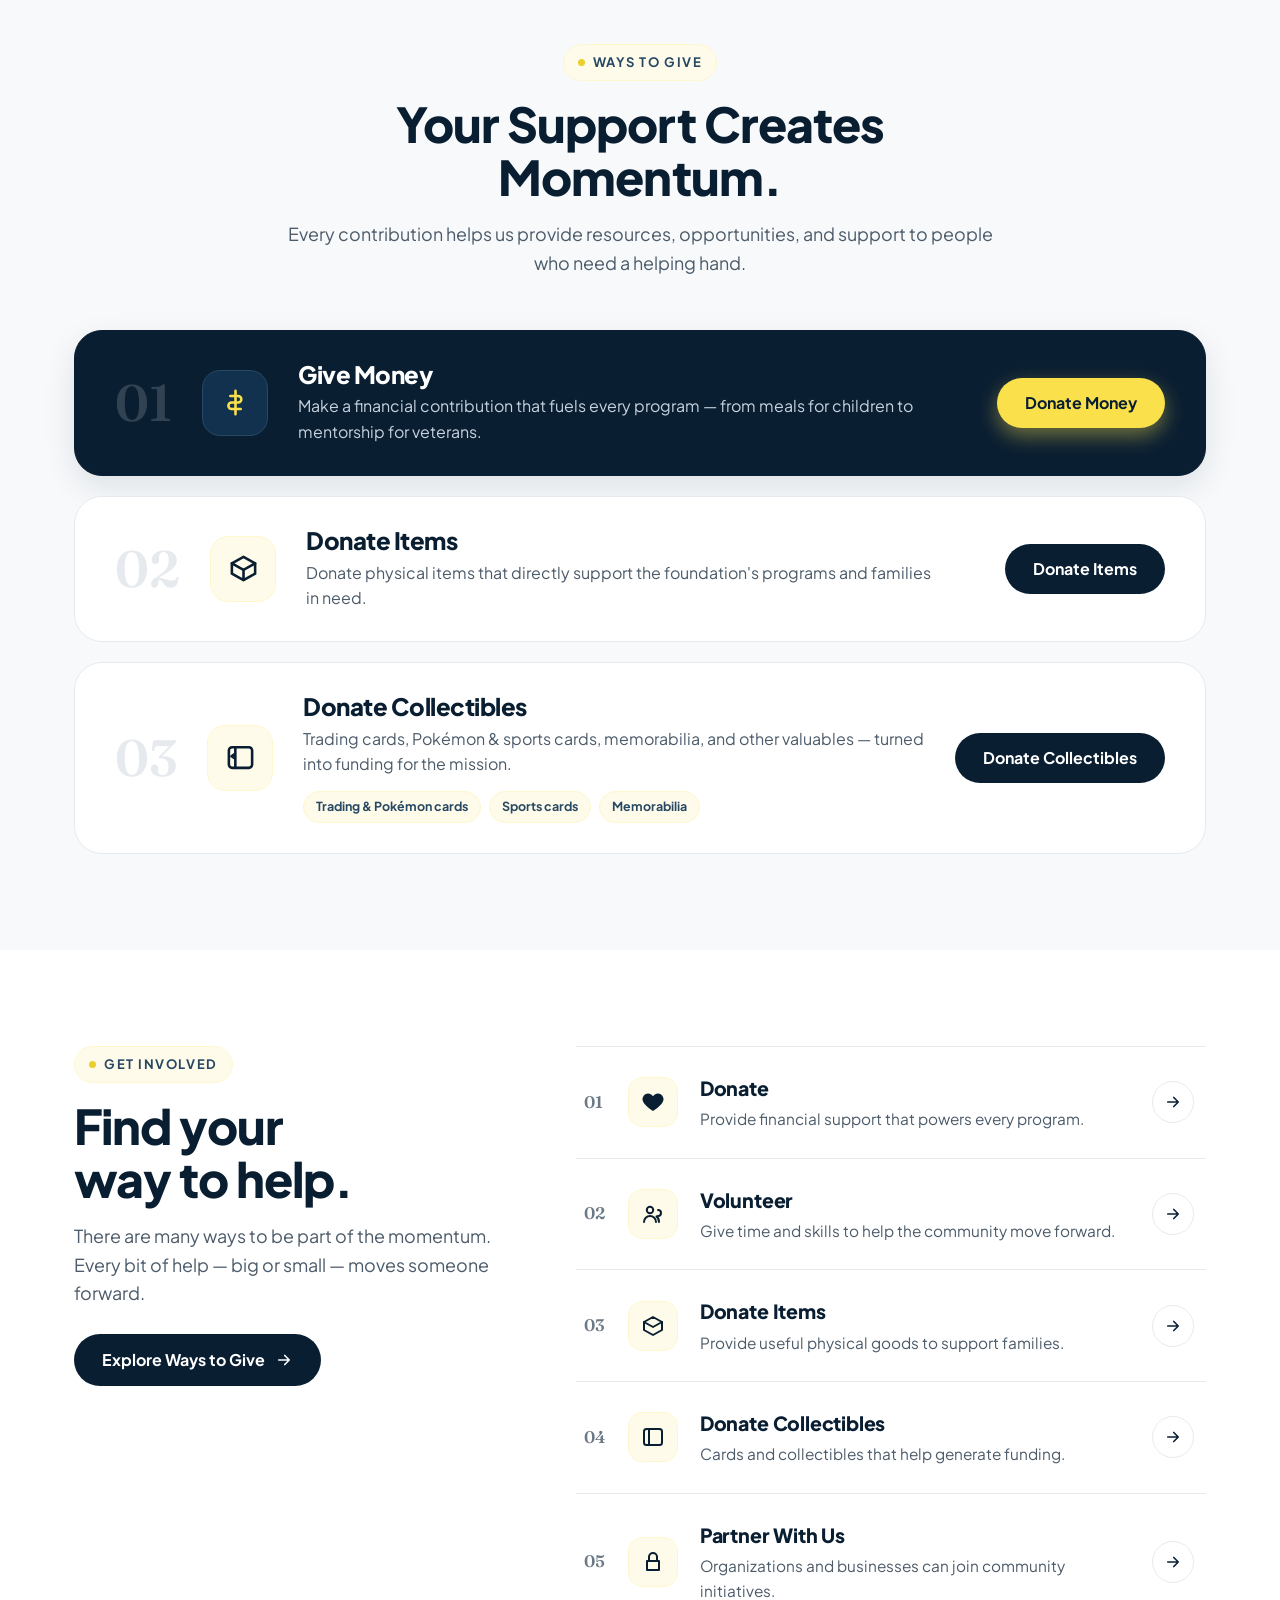
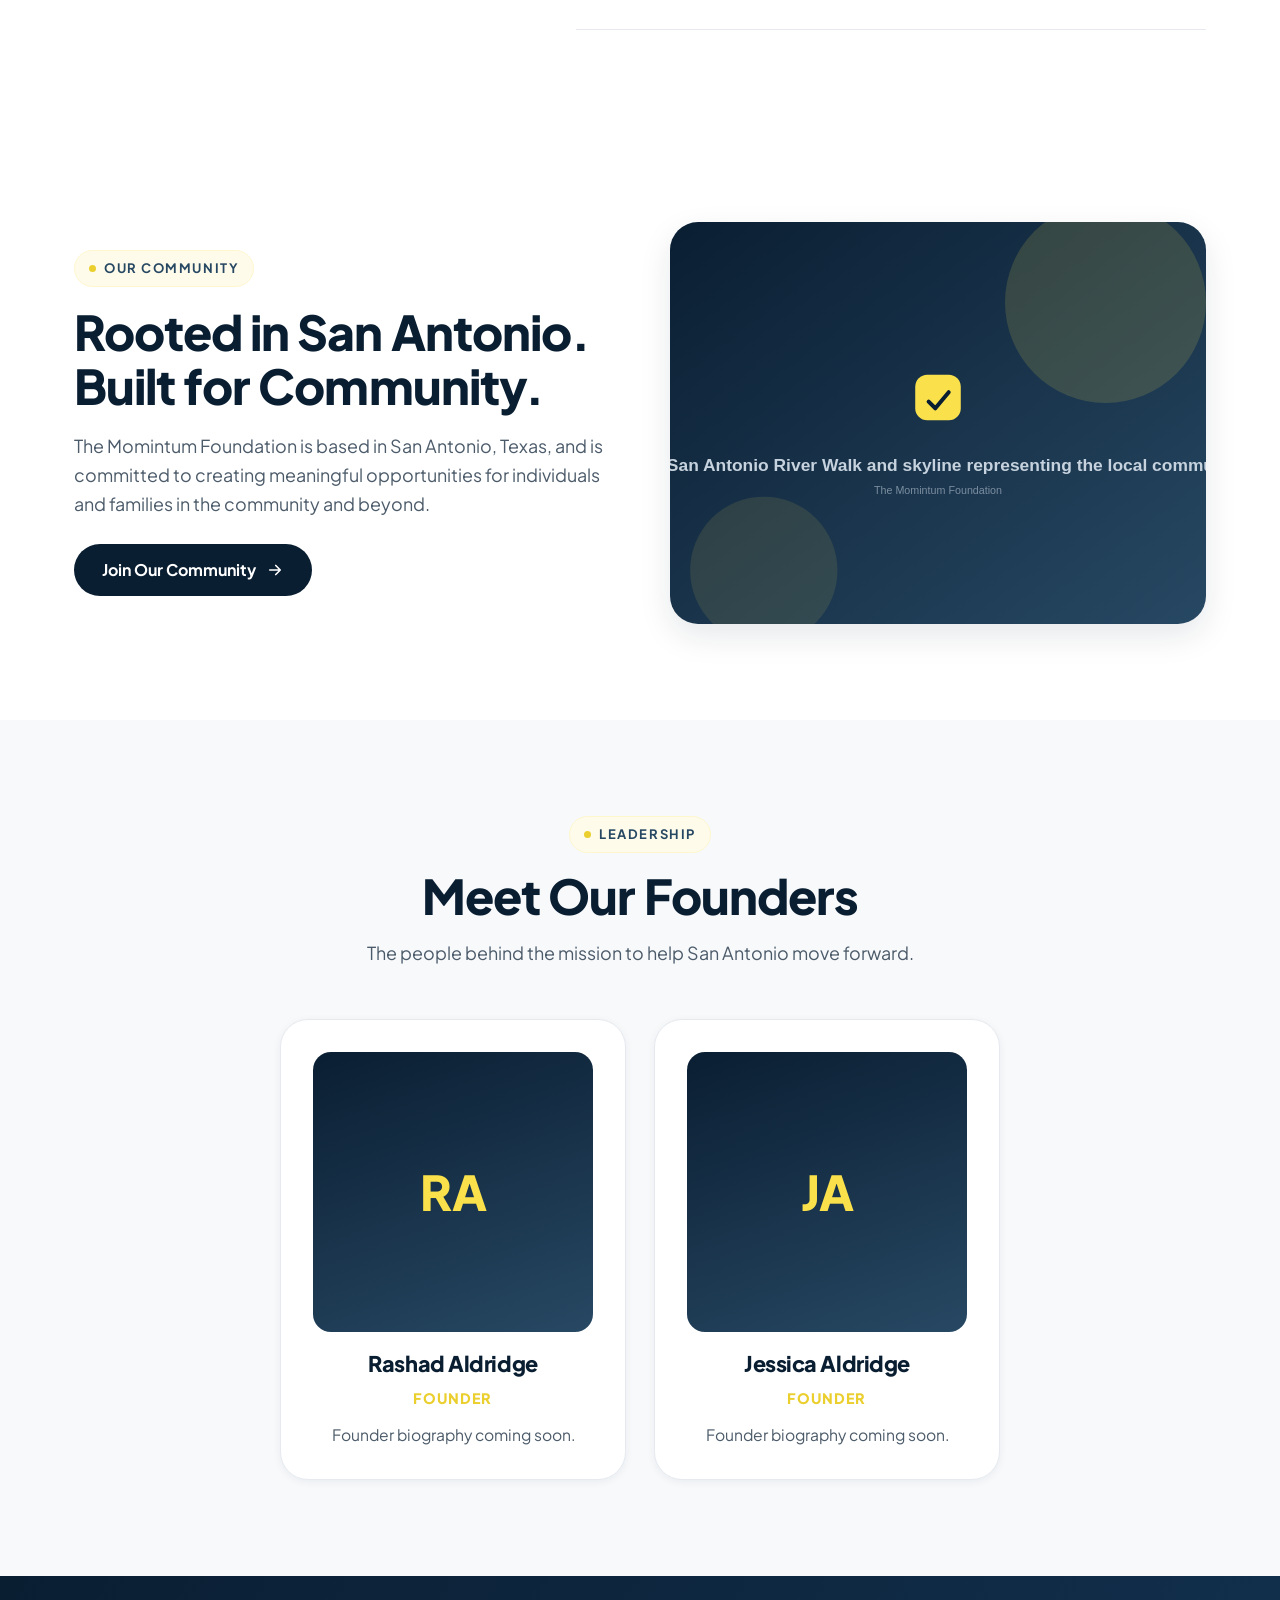
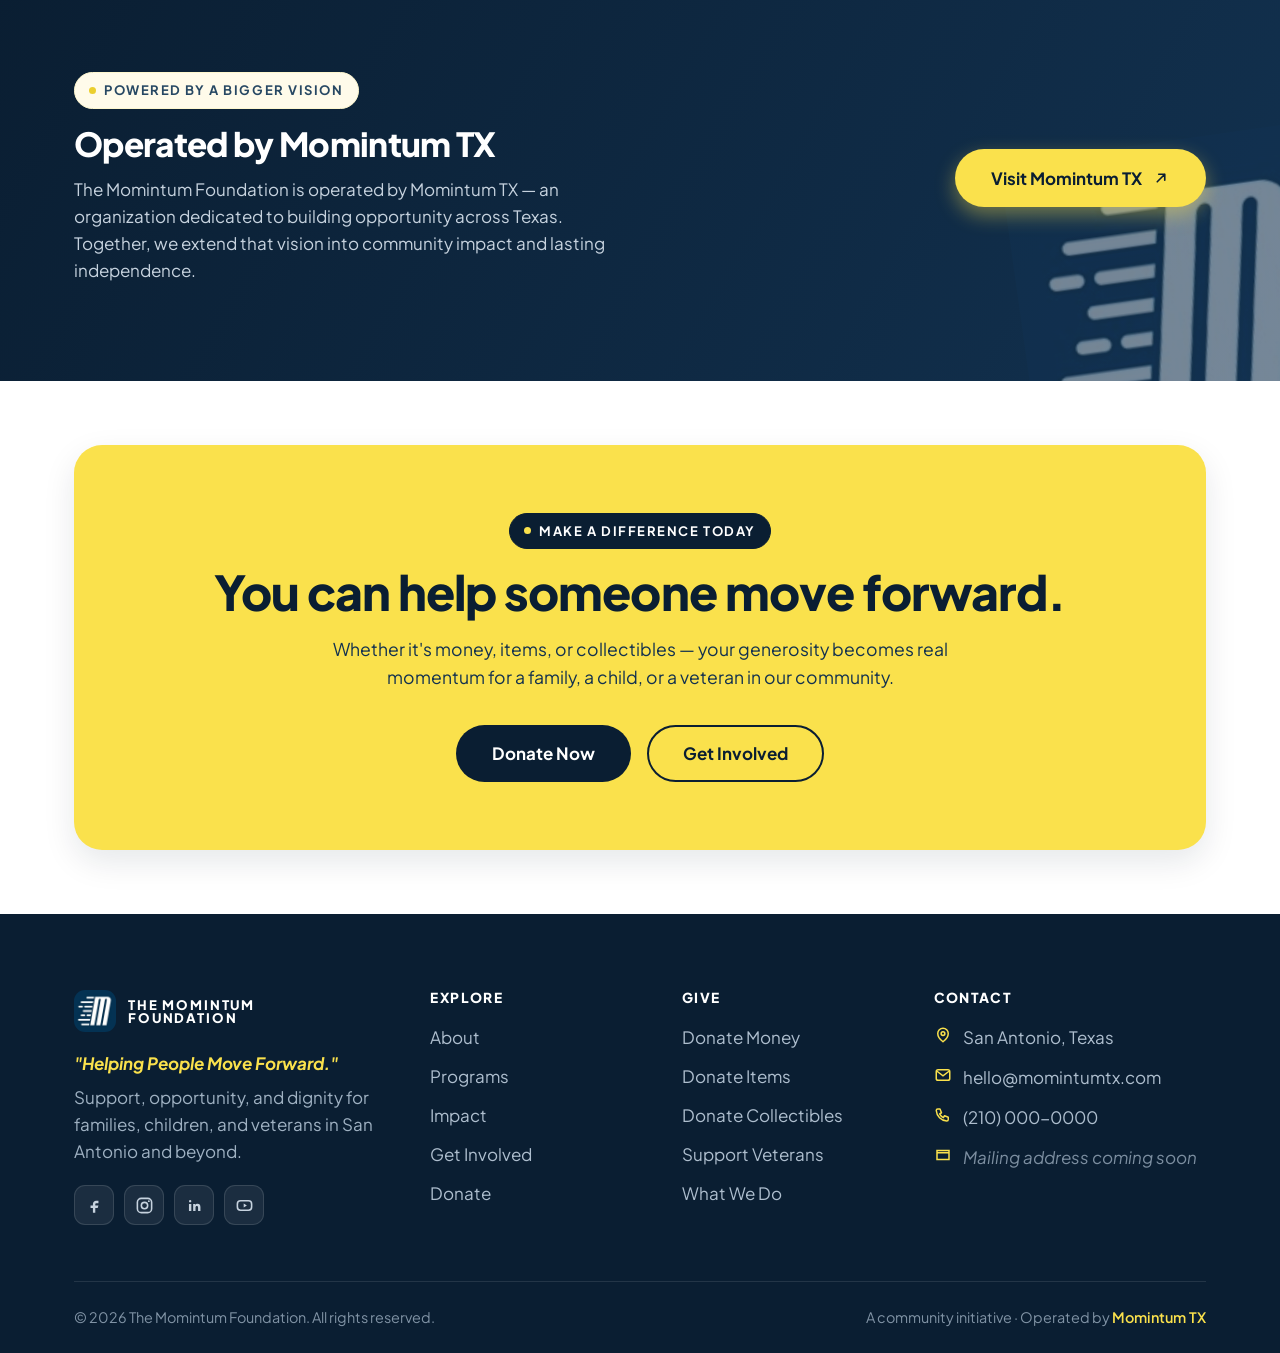
==== commit 74773a1c: "Partner section: make navy background full-bleed (edge to edge) Co-Authored-By: Claude Opus 4.8 <nor" ====
--- a/index.html
+++ b/index.html
@@ -360,10 +360,10 @@
     </section>
 
     <!-- ===================== PARENT COMPANY ===================== -->
-    <section class="section" id="partner" aria-labelledby="partner-title">
+    <section class="section partner-section" id="partner" aria-labelledby="partner-title">
+      <img class="partner-mark" src="assets/logo.png" alt="" aria-hidden="true" />
       <div class="container">
         <div class="partner-card reveal">
-          <img class="partner-mark" src="assets/logo.png" alt="" aria-hidden="true" />
           <div>
             <span class="eyebrow"><span class="dot"></span> Powered by a Bigger Vision</span>
             <h2 id="partner-title" class="h-md" style="margin-top:16px;color:#fff;">Operated by Momintum TX</h2>
--- a/css/styles.css
+++ b/css/styles.css
@@ -420,20 +420,23 @@
 /* ============================================================
    COMMUNITY / PARTNER
    ============================================================ */
+/* Full-bleed navy band that spans edge to edge */
+.partner-section {
+  position: relative; overflow: hidden;
+  background: linear-gradient(120deg, var(--navy) 0%, var(--navy-700) 100%); color: #fff;
+}
 .partner-card {
-  position: relative; overflow: hidden;
+  position: relative; z-index: 1;
   display: grid; grid-template-columns: 1fr auto; gap: 40px; align-items: center;
-  background: linear-gradient(120deg, var(--navy) 0%, var(--navy-700) 100%); color: #fff;
-  border-radius: var(--radius-lg); padding: clamp(34px, 5vw, 60px); box-shadow: var(--shadow);
 }
 .partner-card > div { position: relative; z-index: 1; }
 .partner-card h2 { color: #fff; }
 .partner-card p { color: #C6D2DE; margin-top: 14px; max-width: 560px; }
-/* Logo used as a decorative watermark; screen blend hides the navy square,
-   leaving the "m" glowing softly on the navy card */
+/* Logo watermark anchored to the full-width band's bottom-right (screen edge);
+   lighten blend hides the navy square, leaving the "m" glowing softly */
 .partner-mark {
-  position: absolute; z-index: 0; right: -72px; bottom: -84px;
-  width: min(300px, 44%); height: auto; border-radius: 32px;
+  position: absolute; z-index: 0; right: -60px; bottom: -80px;
+  width: min(320px, 30%); height: auto; border-radius: 32px;
   transform: rotate(-8deg); opacity: 0.42;
   mix-blend-mode: lighten; pointer-events: none; user-select: none;
 }
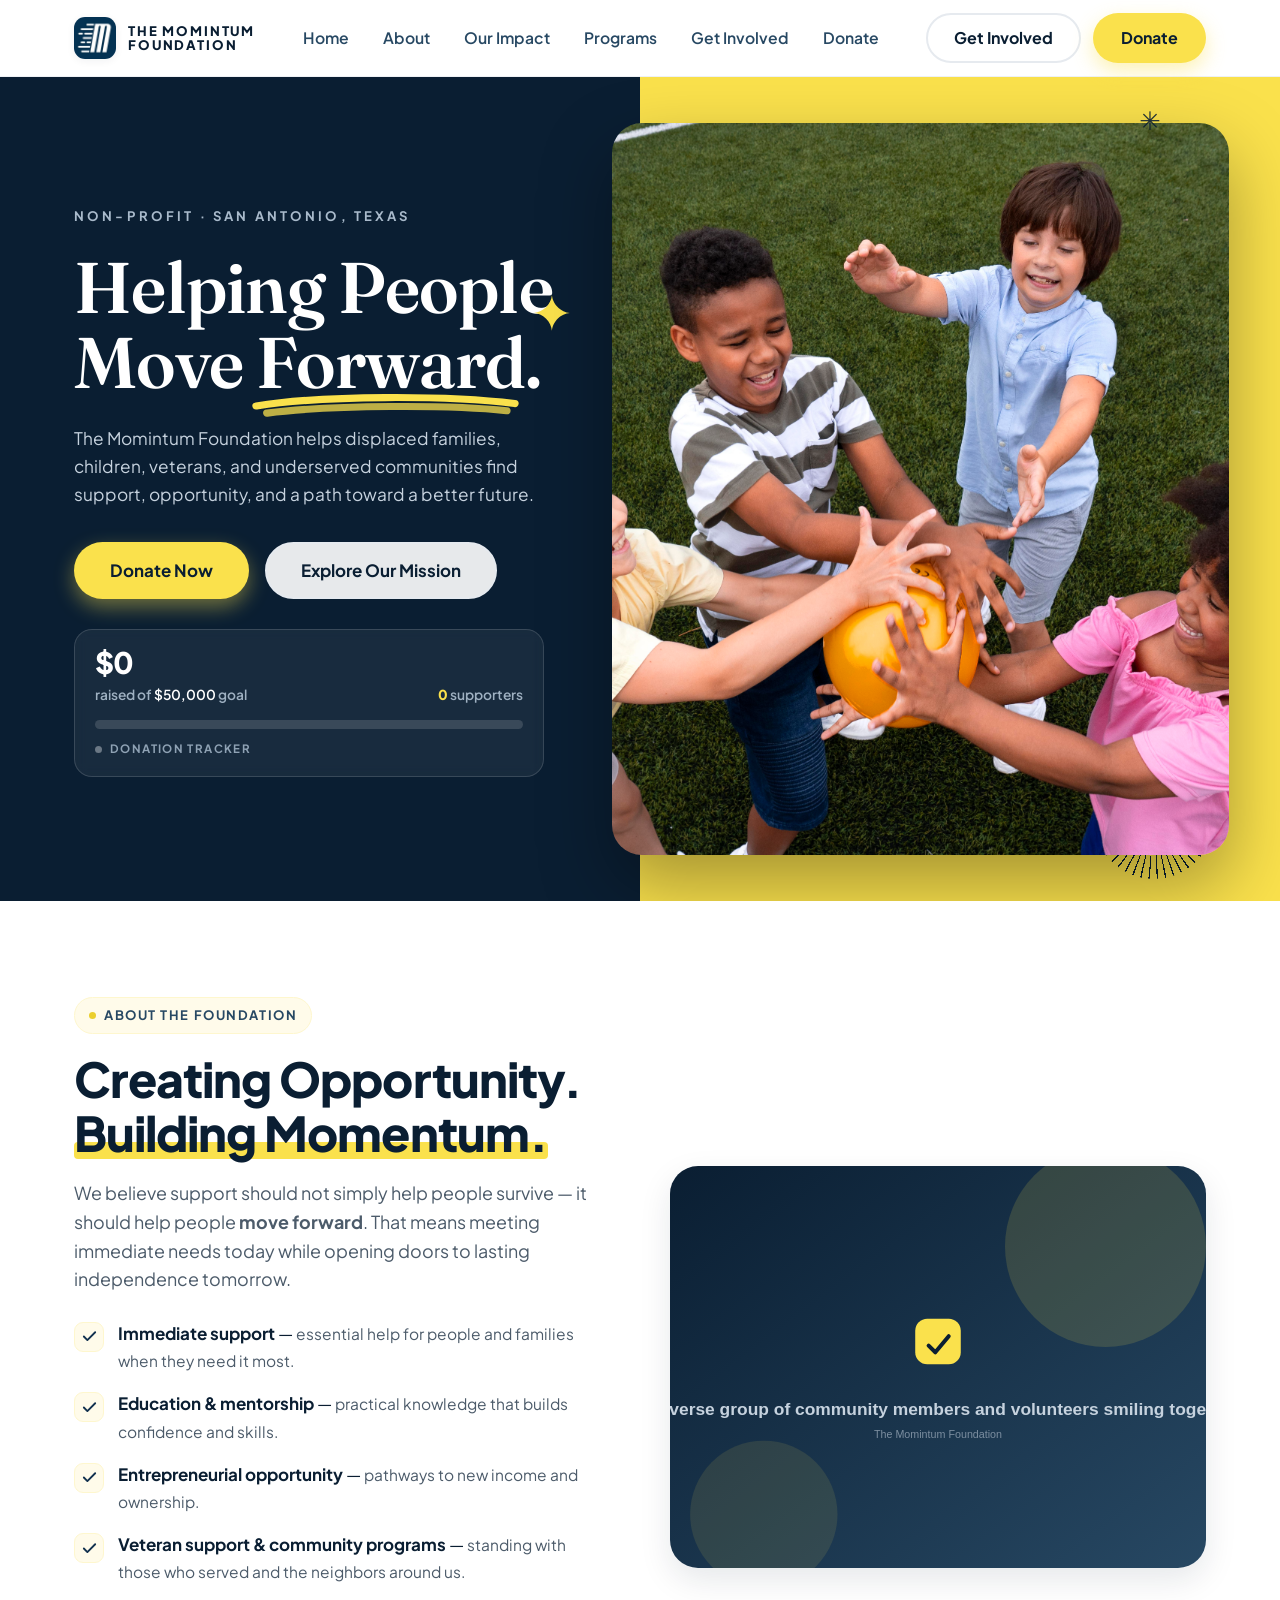
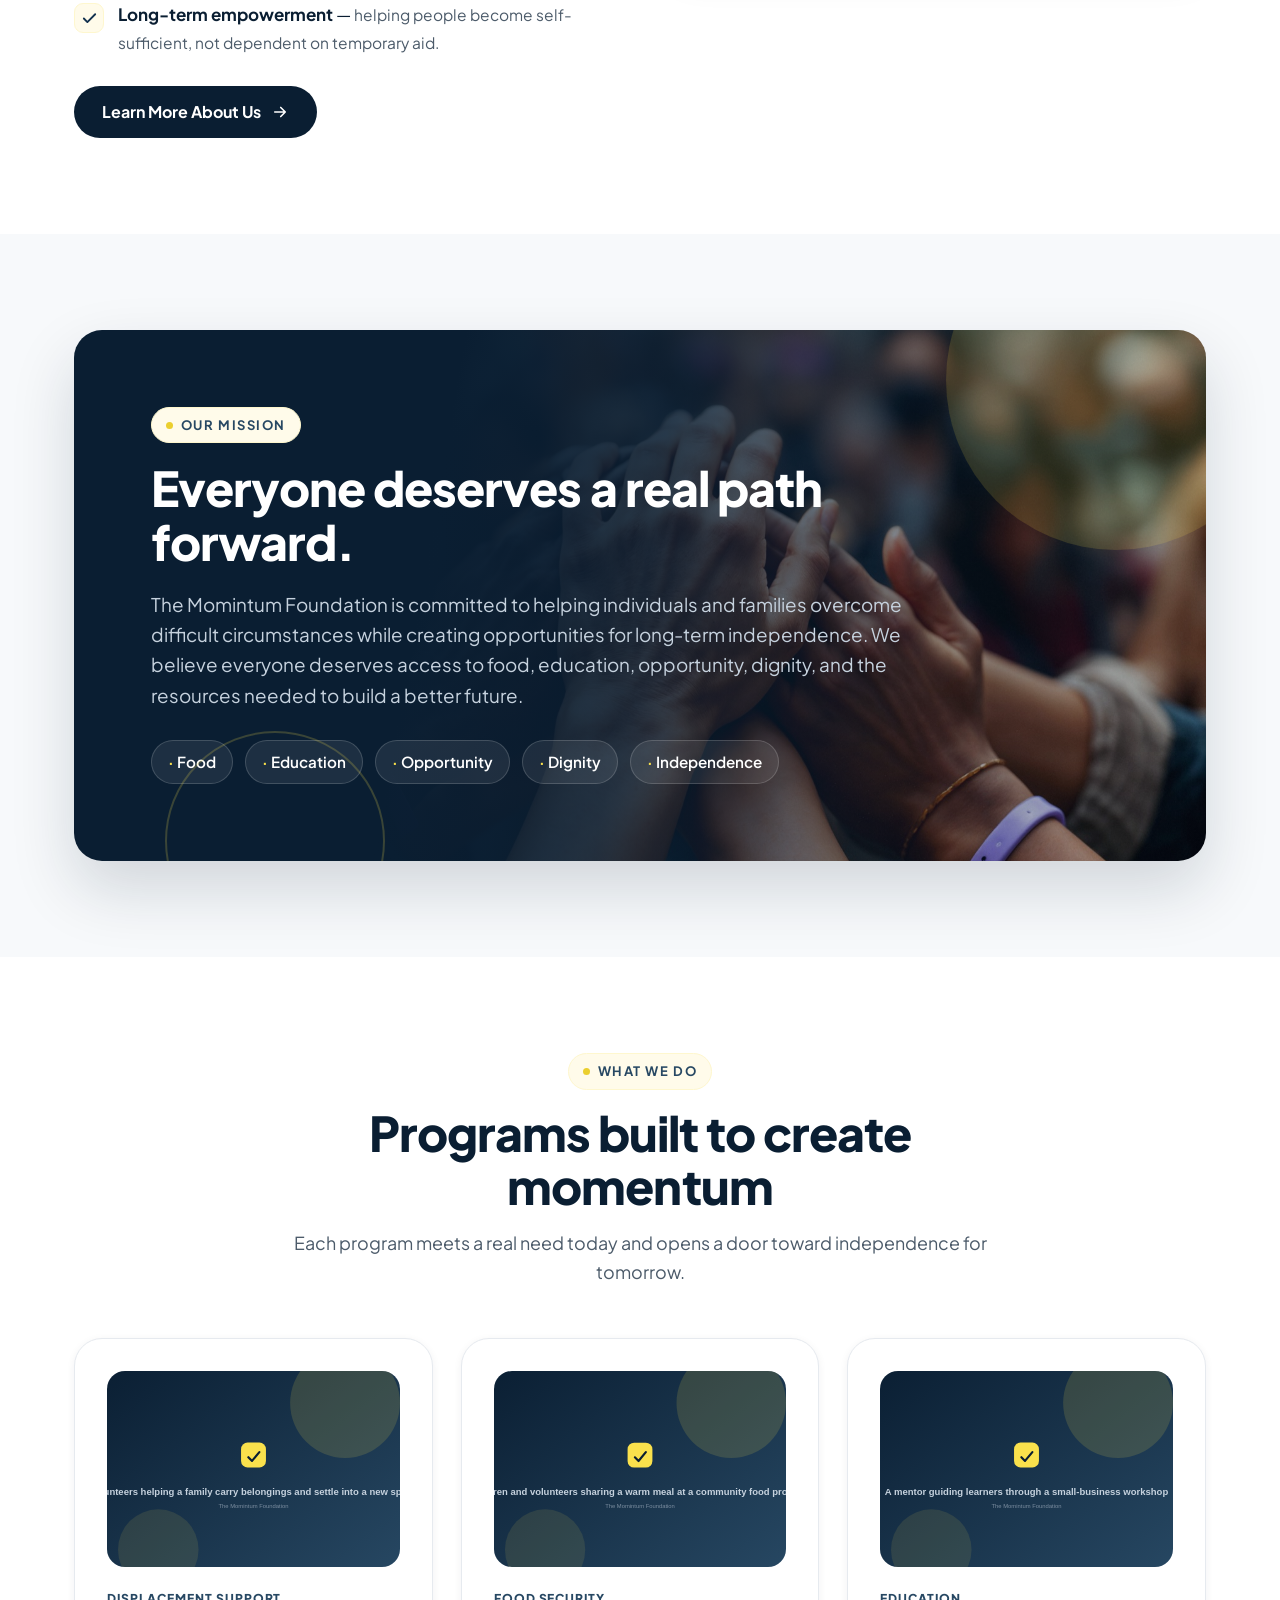
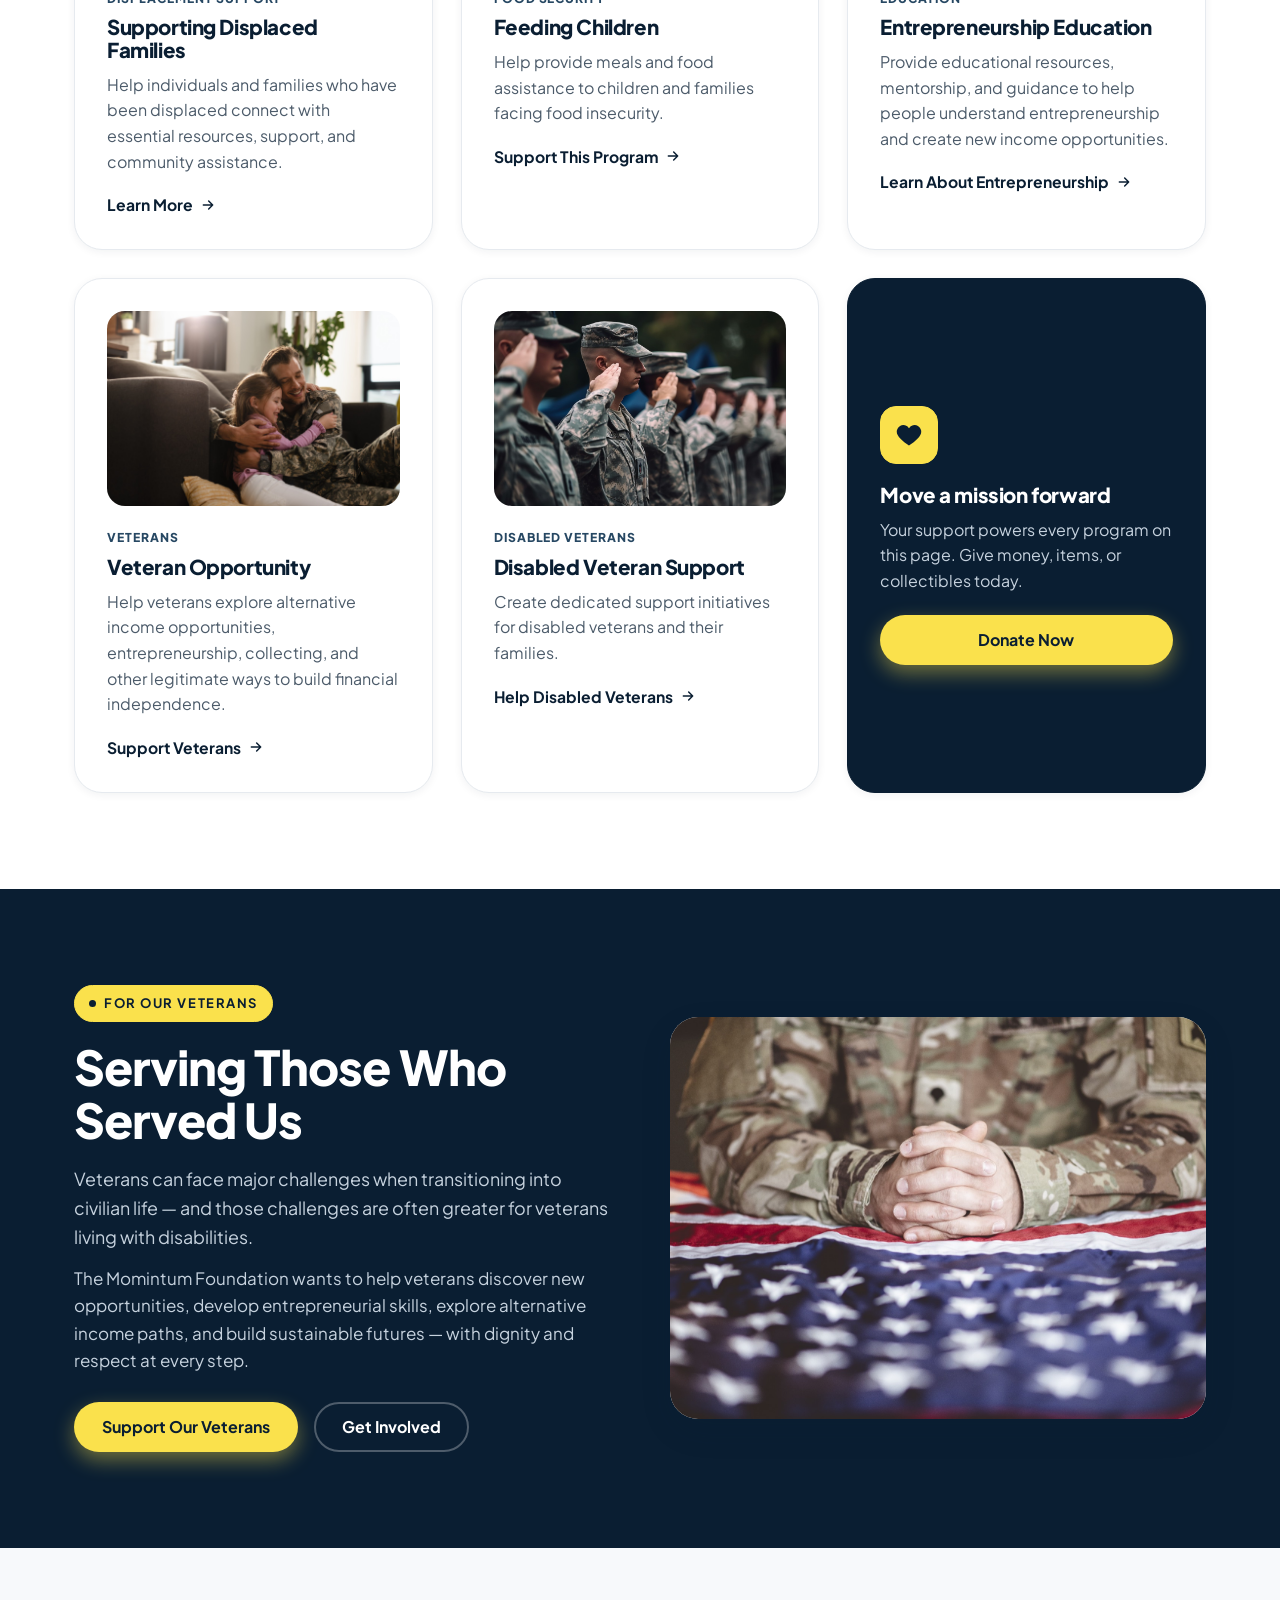
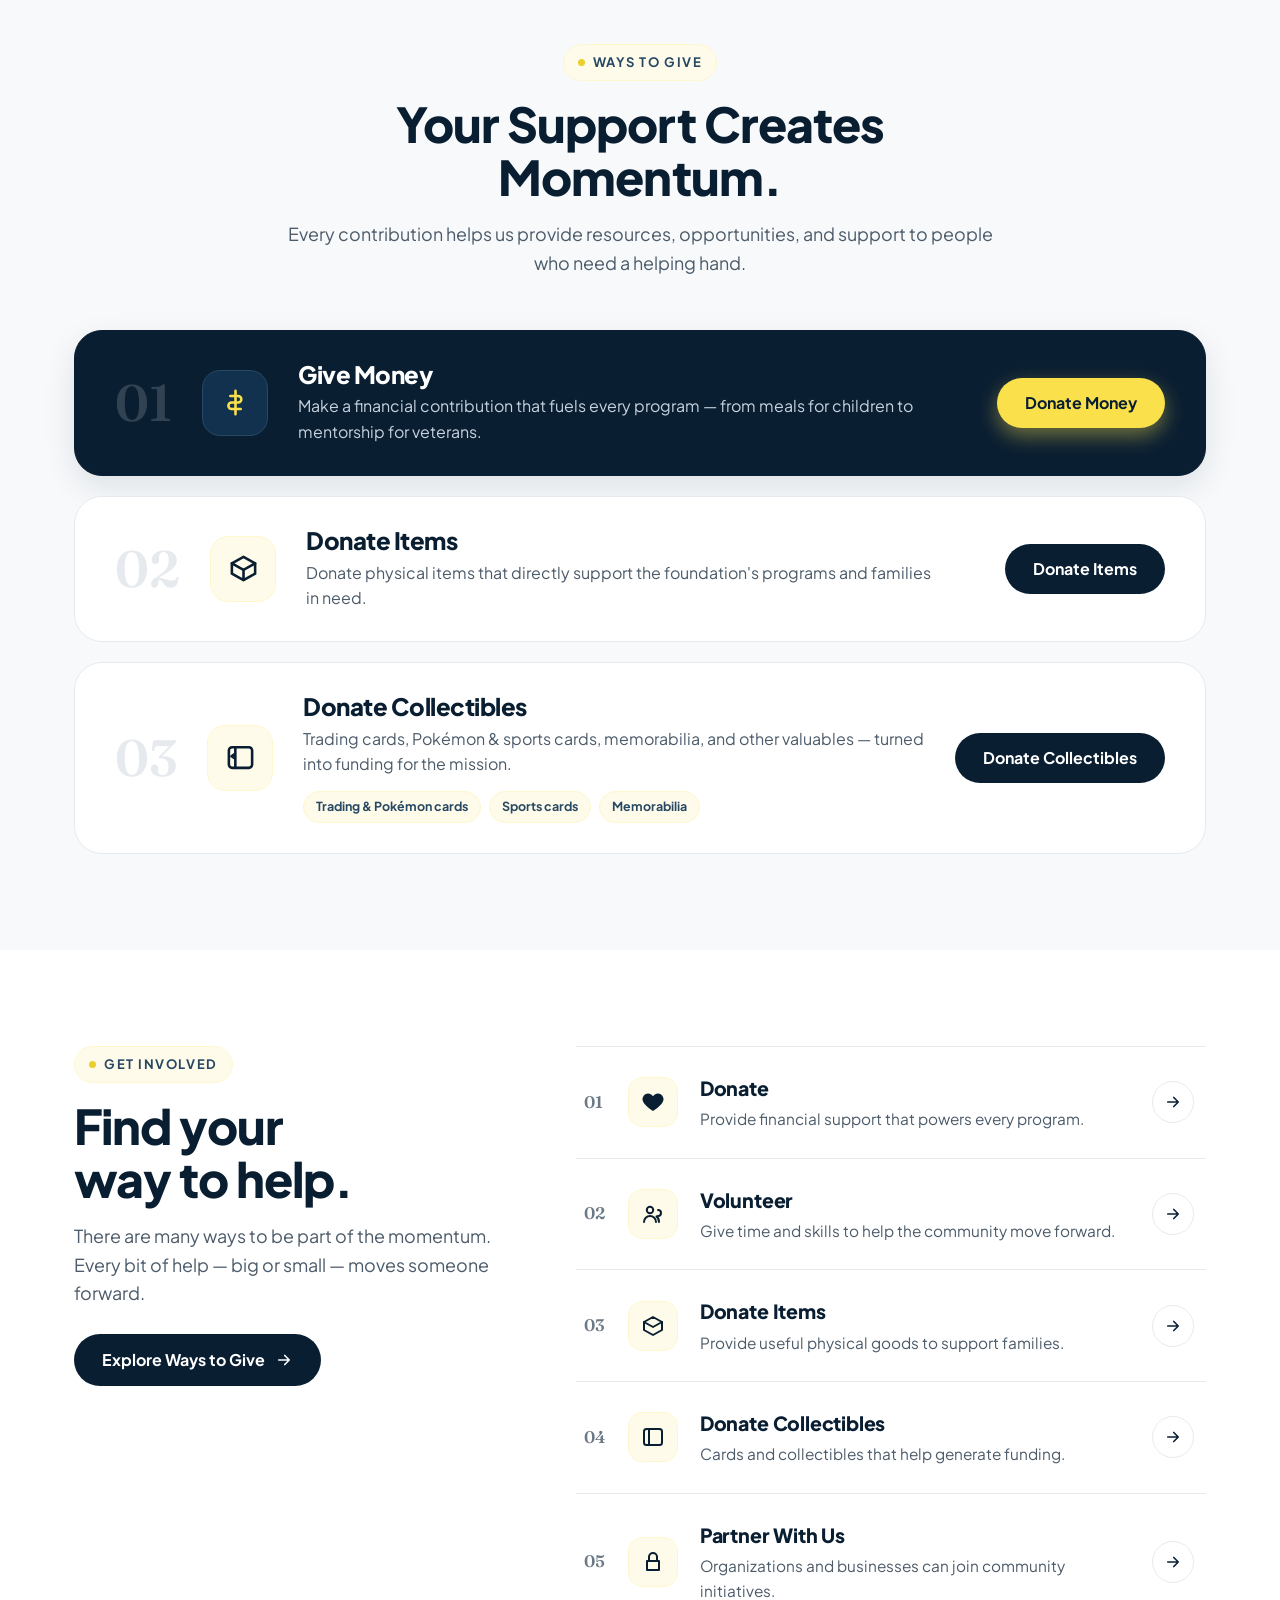
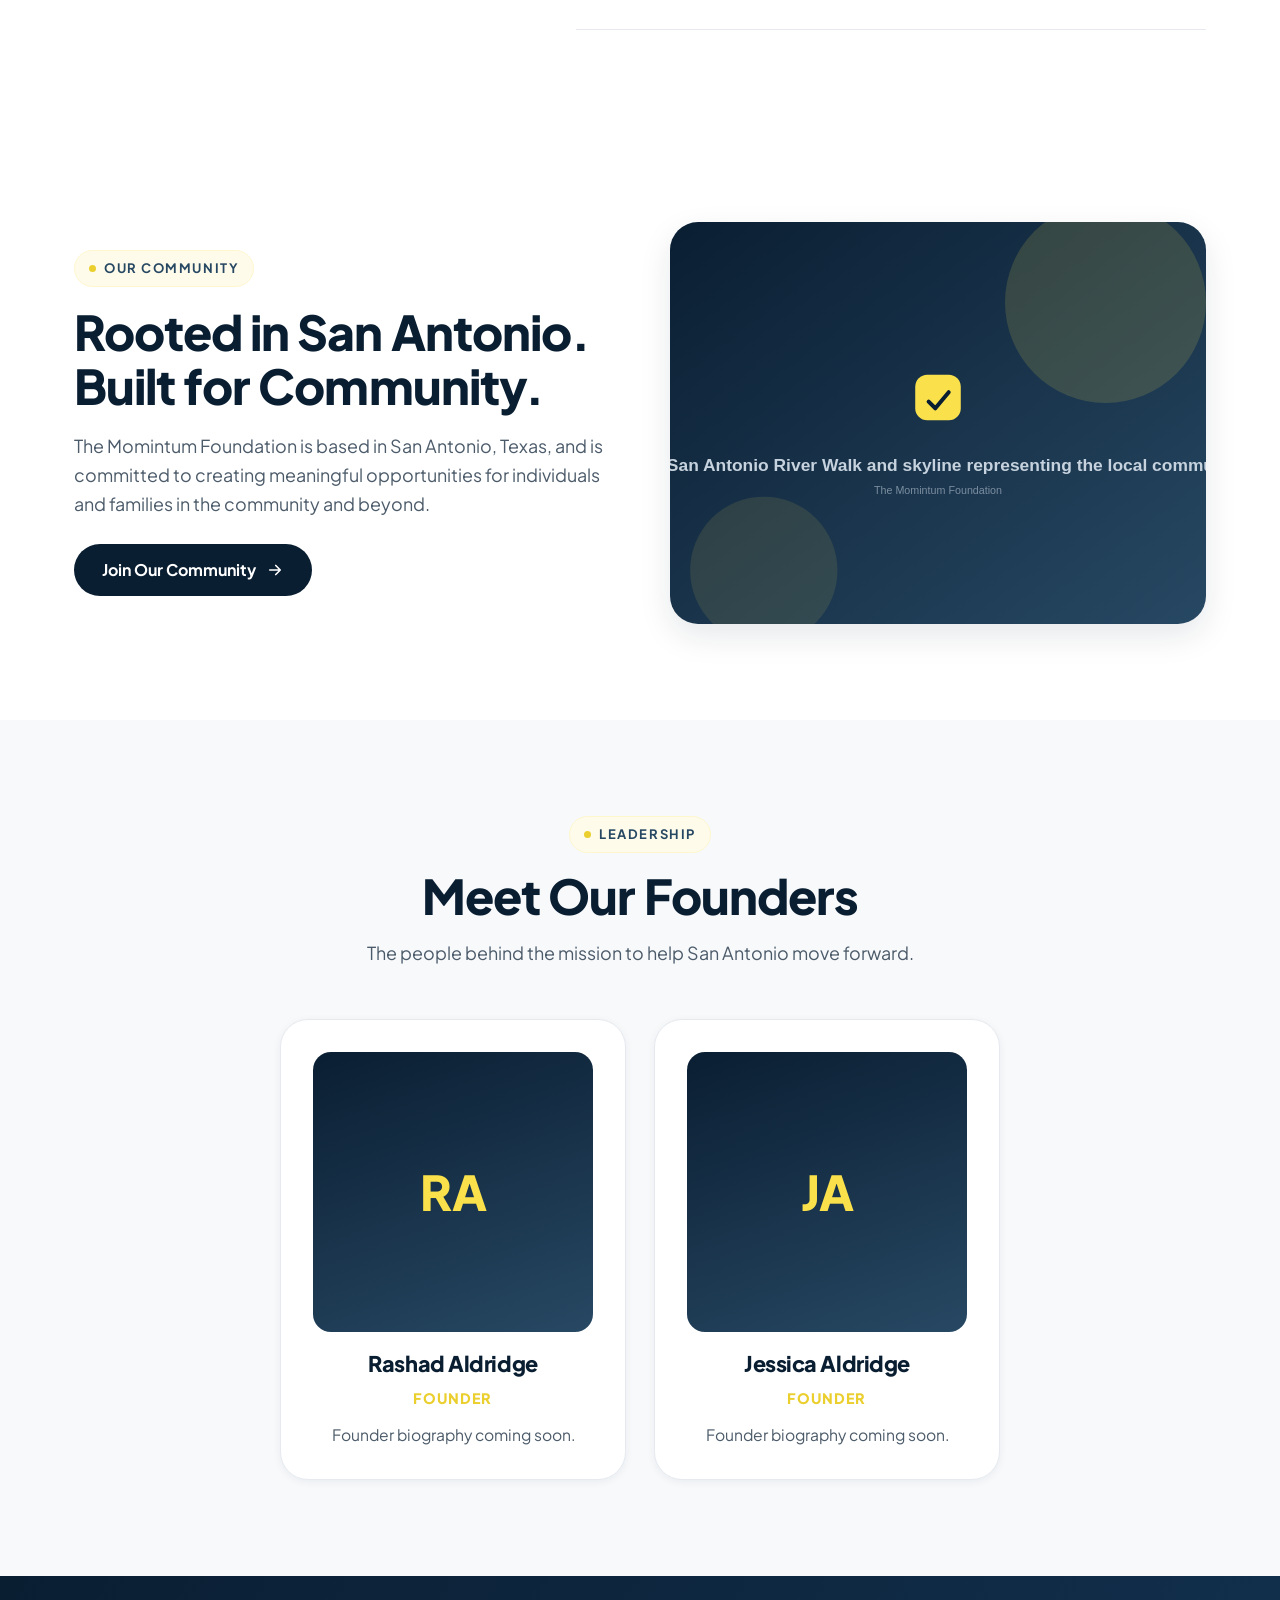
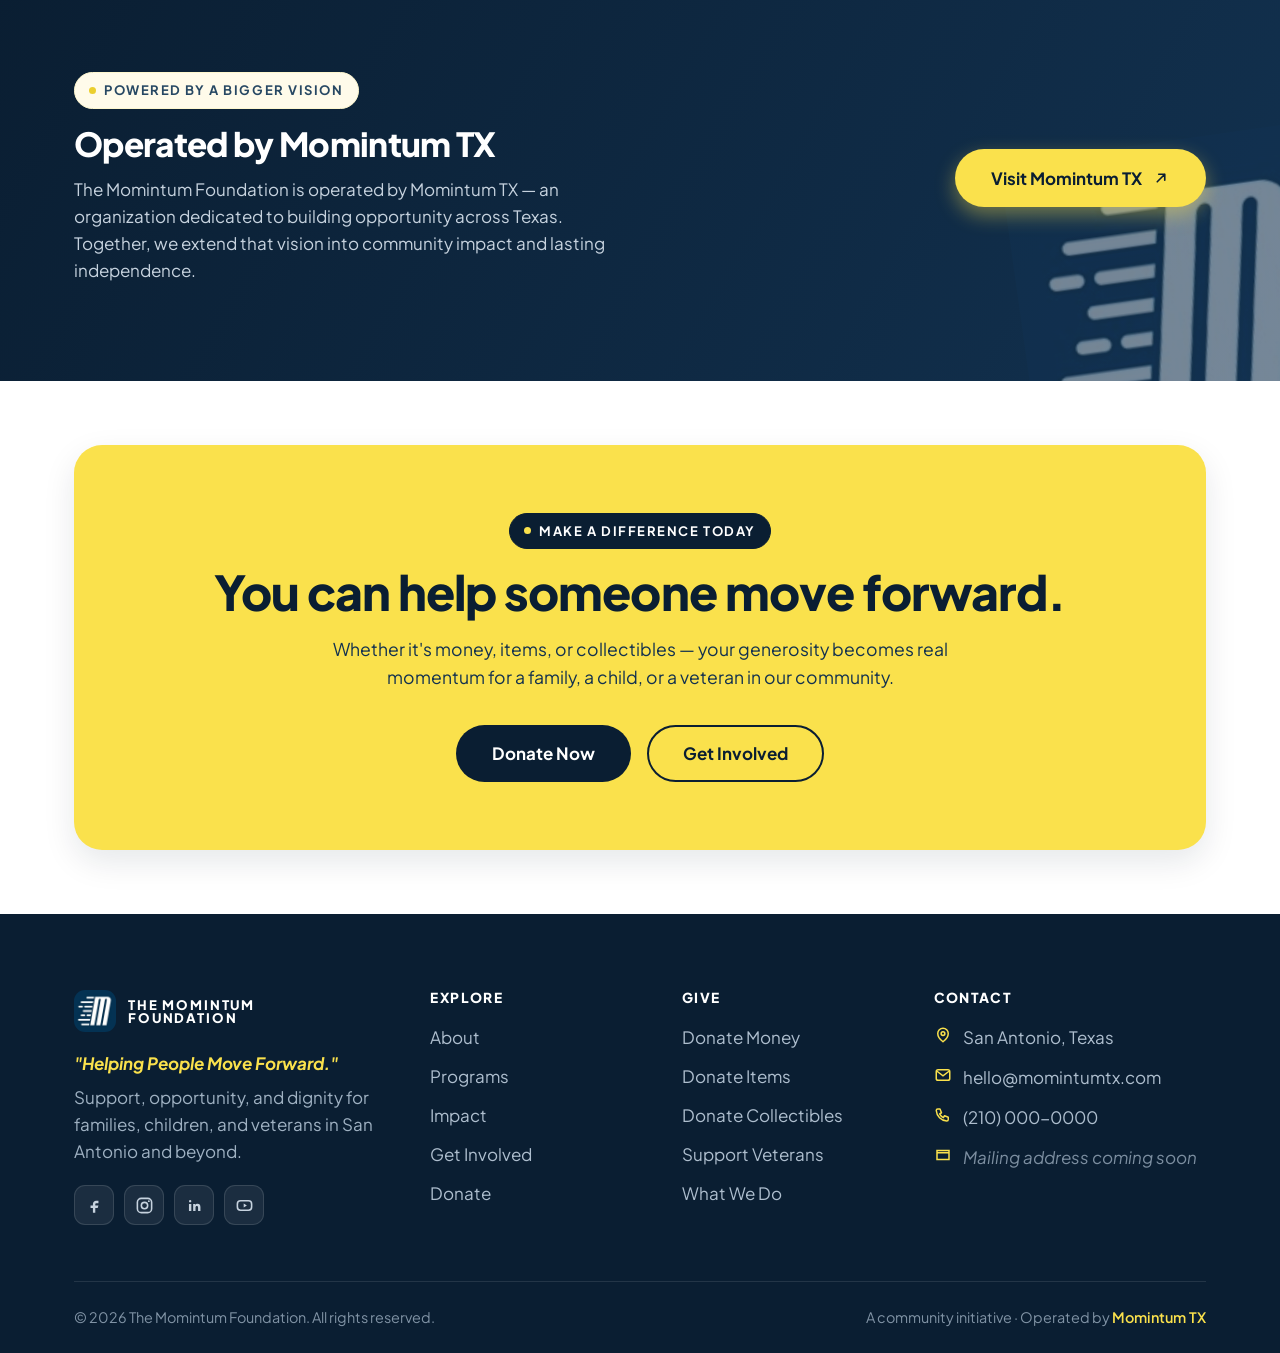
==== commit 4a831244: "Add live hero donation counter (serverless API + KV, auto-updates on donation) - api/donations.js: G" ====
--- a/index.html
+++ b/index.html
@@ -67,6 +67,17 @@
           <div class="hero-cta">
             <a class="btn btn-primary btn-lg" href="donate.html">Donate Now</a>
             <a class="btn btn-ghost btn-lg" href="#mission">Explore Our Mission</a>
+          </div>
+          <div class="hero-counter" id="donationCounter" aria-live="polite">
+            <div class="hc-top">
+              <div class="hc-headline">
+                <span class="hc-amount" data-raised>$0</span>
+                <span class="hc-label">raised of <span data-goal>$50,000</span> goal</span>
+              </div>
+              <div class="hc-donors"><span data-donors>0</span> supporters</div>
+            </div>
+            <div class="hc-bar" role="progressbar" aria-label="Fundraising progress"><span class="hc-fill" data-fill style="width:0%"></span></div>
+            <div class="hc-live"><span class="hc-dot" aria-hidden="true"></span><span data-live>Donation tracker</span></div>
           </div>
         </div>
         <div class="hero-visual">
--- a/css/styles.css
+++ b/css/styles.css
@@ -270,6 +270,34 @@
 .spark { position: absolute; top: -0.42em; right: -0.62em; width: 0.5em; height: 0.5em; color: var(--yellow); }
 .spark svg { width: 100%; height: 100%; }
 .hero-sub { color: #C6D2DE; margin-top: 26px; max-width: 460px; font-size: 1.08rem; line-height: 1.6; }
+
+/* Live donation counter */
+.hero-counter {
+  margin-top: 30px; max-width: 470px;
+  background: rgba(255,255,255,0.06); border: 1px solid rgba(255,255,255,0.14);
+  border-radius: 18px; padding: 18px 20px 16px; backdrop-filter: blur(6px);
+}
+.hc-top { display: flex; align-items: flex-end; justify-content: space-between; gap: 14px; flex-wrap: wrap; }
+.hc-headline { display: flex; flex-direction: column; }
+.hc-amount { font-size: 1.85rem; font-weight: 800; color: #fff; line-height: 1; letter-spacing: -0.02em; }
+.hc-label { color: #9FB1C2; font-size: 0.86rem; font-weight: 600; margin-top: 6px; }
+.hc-label span { color: #fff; }
+.hc-donors { font-size: 0.86rem; font-weight: 600; color: #9FB1C2; }
+.hc-donors span { color: var(--yellow); font-weight: 800; }
+.hc-bar { margin-top: 14px; height: 9px; border-radius: 999px; background: rgba(255,255,255,0.14); overflow: hidden; }
+.hc-fill { display: block; height: 100%; width: 0; border-radius: 999px;
+  background: linear-gradient(90deg, var(--yellow-600), var(--yellow));
+  transition: width 1s cubic-bezier(.2,.7,.2,1); }
+.hc-live { display: inline-flex; align-items: center; gap: 8px; margin-top: 11px;
+  font-size: 0.72rem; letter-spacing: 0.12em; text-transform: uppercase; font-weight: 700; color: #8FA2B4; }
+.hc-dot { width: 7px; height: 7px; border-radius: 50%; background: #6B7885; flex-shrink: 0; }
+.hero-counter.is-live .hc-dot { background: #41d18f; box-shadow: 0 0 0 0 rgba(65,209,143,0.55); animation: hcpulse 2.2s infinite; }
+.hero-counter.is-live .hc-live { color: #A9BACB; }
+@keyframes hcpulse {
+  0% { box-shadow: 0 0 0 0 rgba(65,209,143,0.55); }
+  70% { box-shadow: 0 0 0 9px rgba(65,209,143,0); }
+  100% { box-shadow: 0 0 0 0 rgba(65,209,143,0); }
+}
 .hero-cta { display: flex; flex-wrap: wrap; align-items: center; gap: 16px; margin-top: 34px; }
 .hero-play {
   display: inline-flex; align-items: center; gap: 12px; font-weight: 700; font-size: 0.86rem;
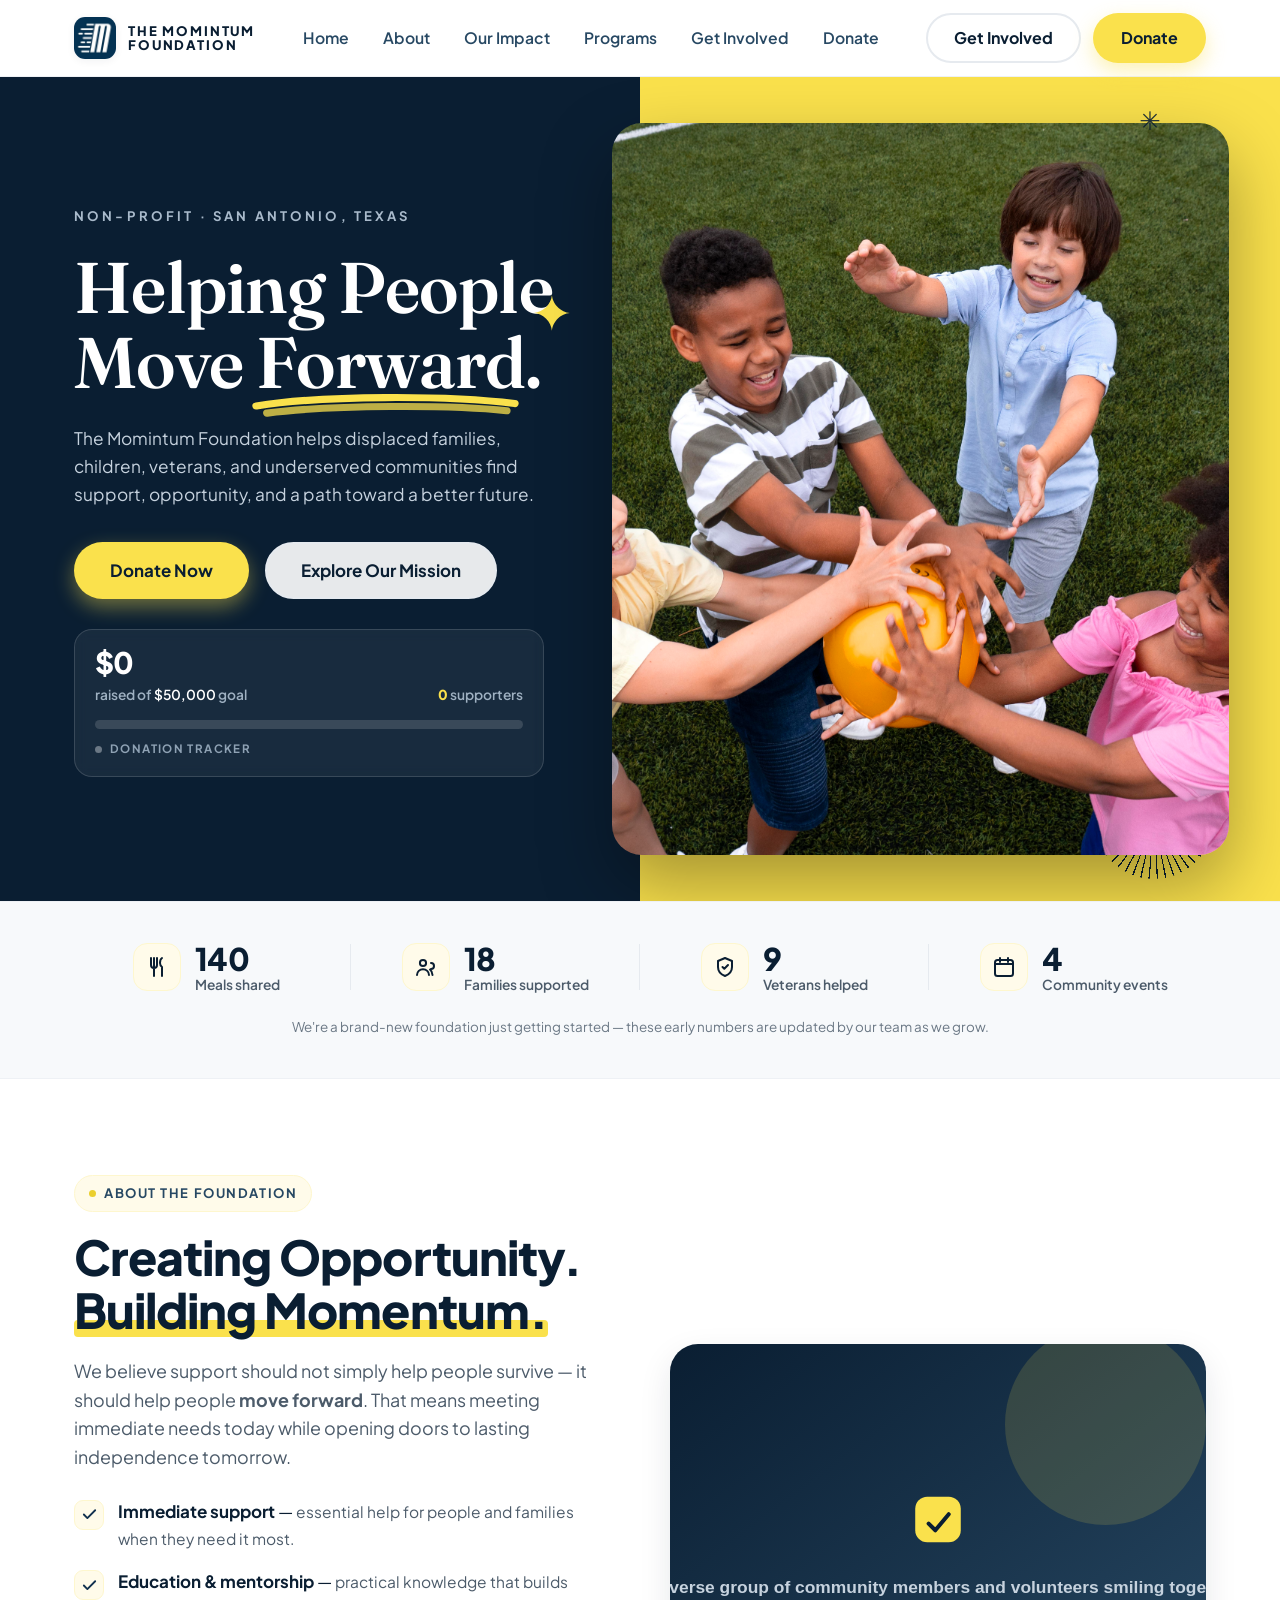
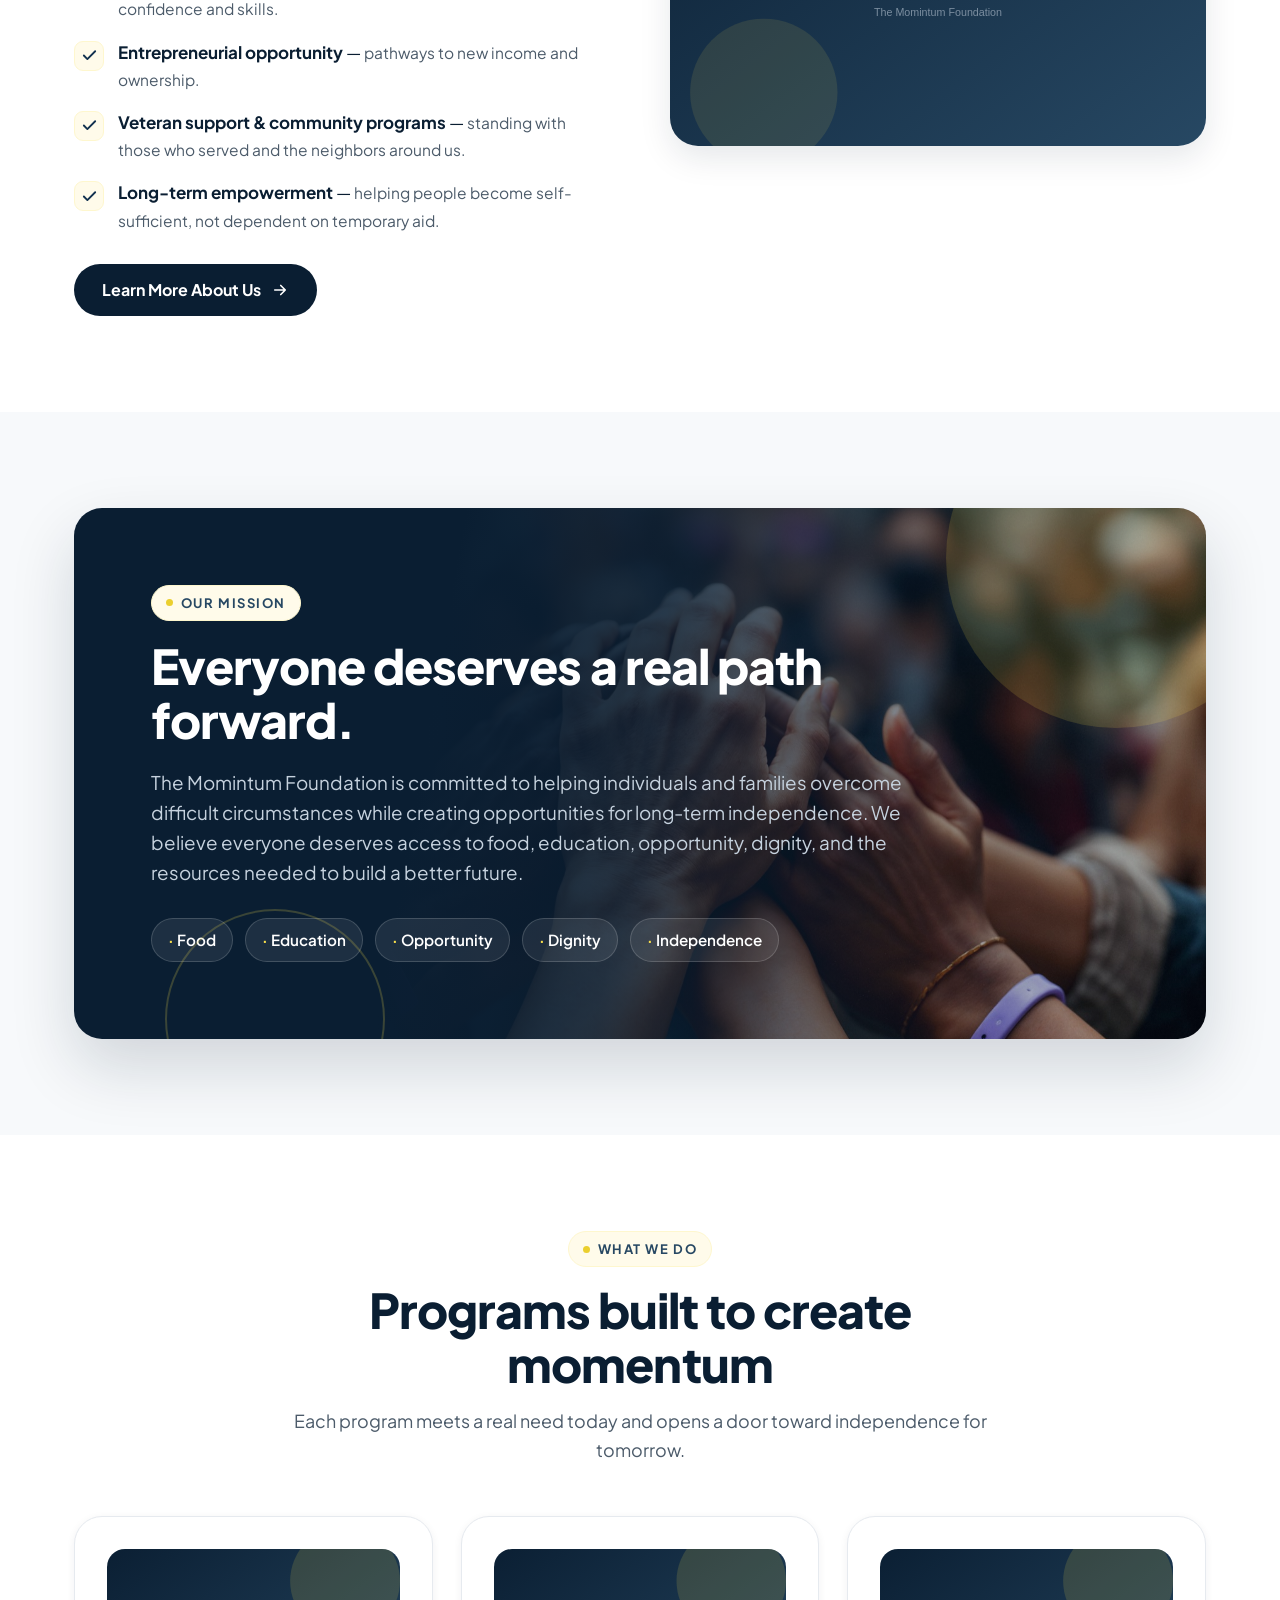
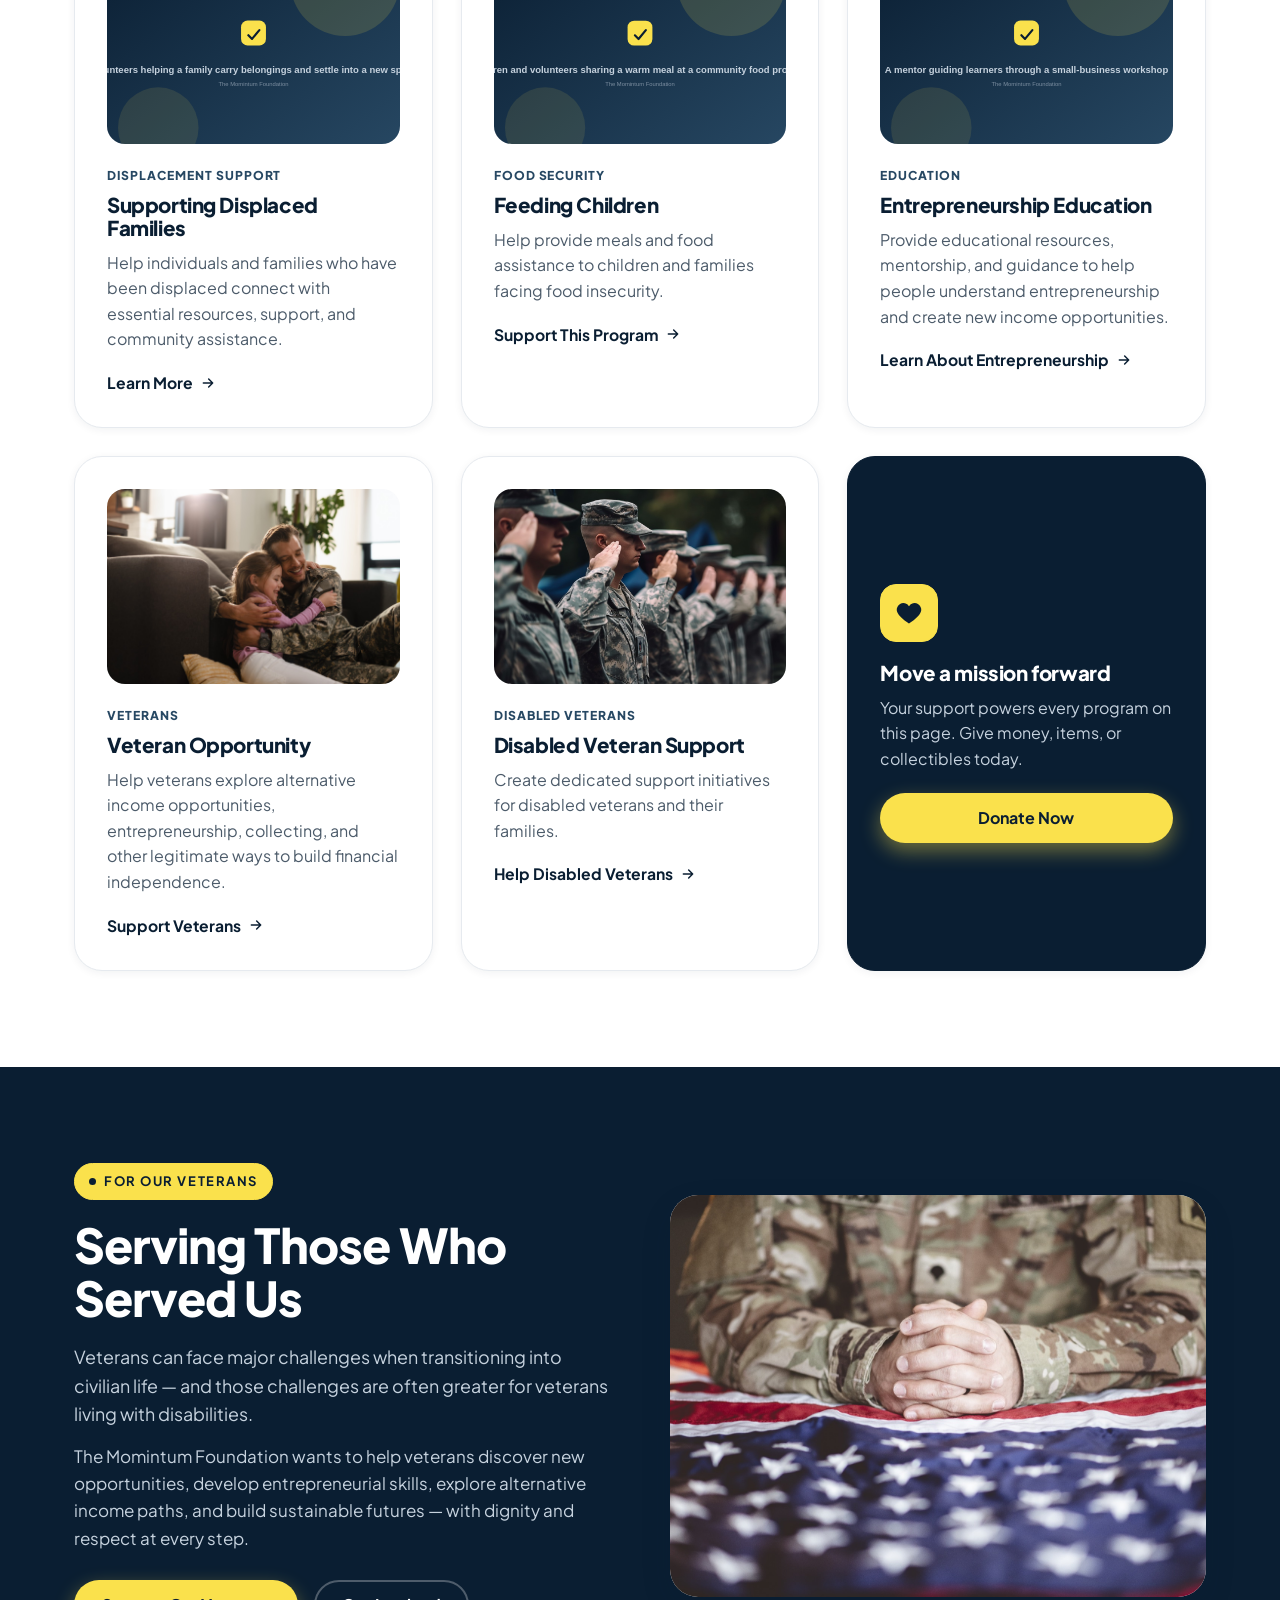
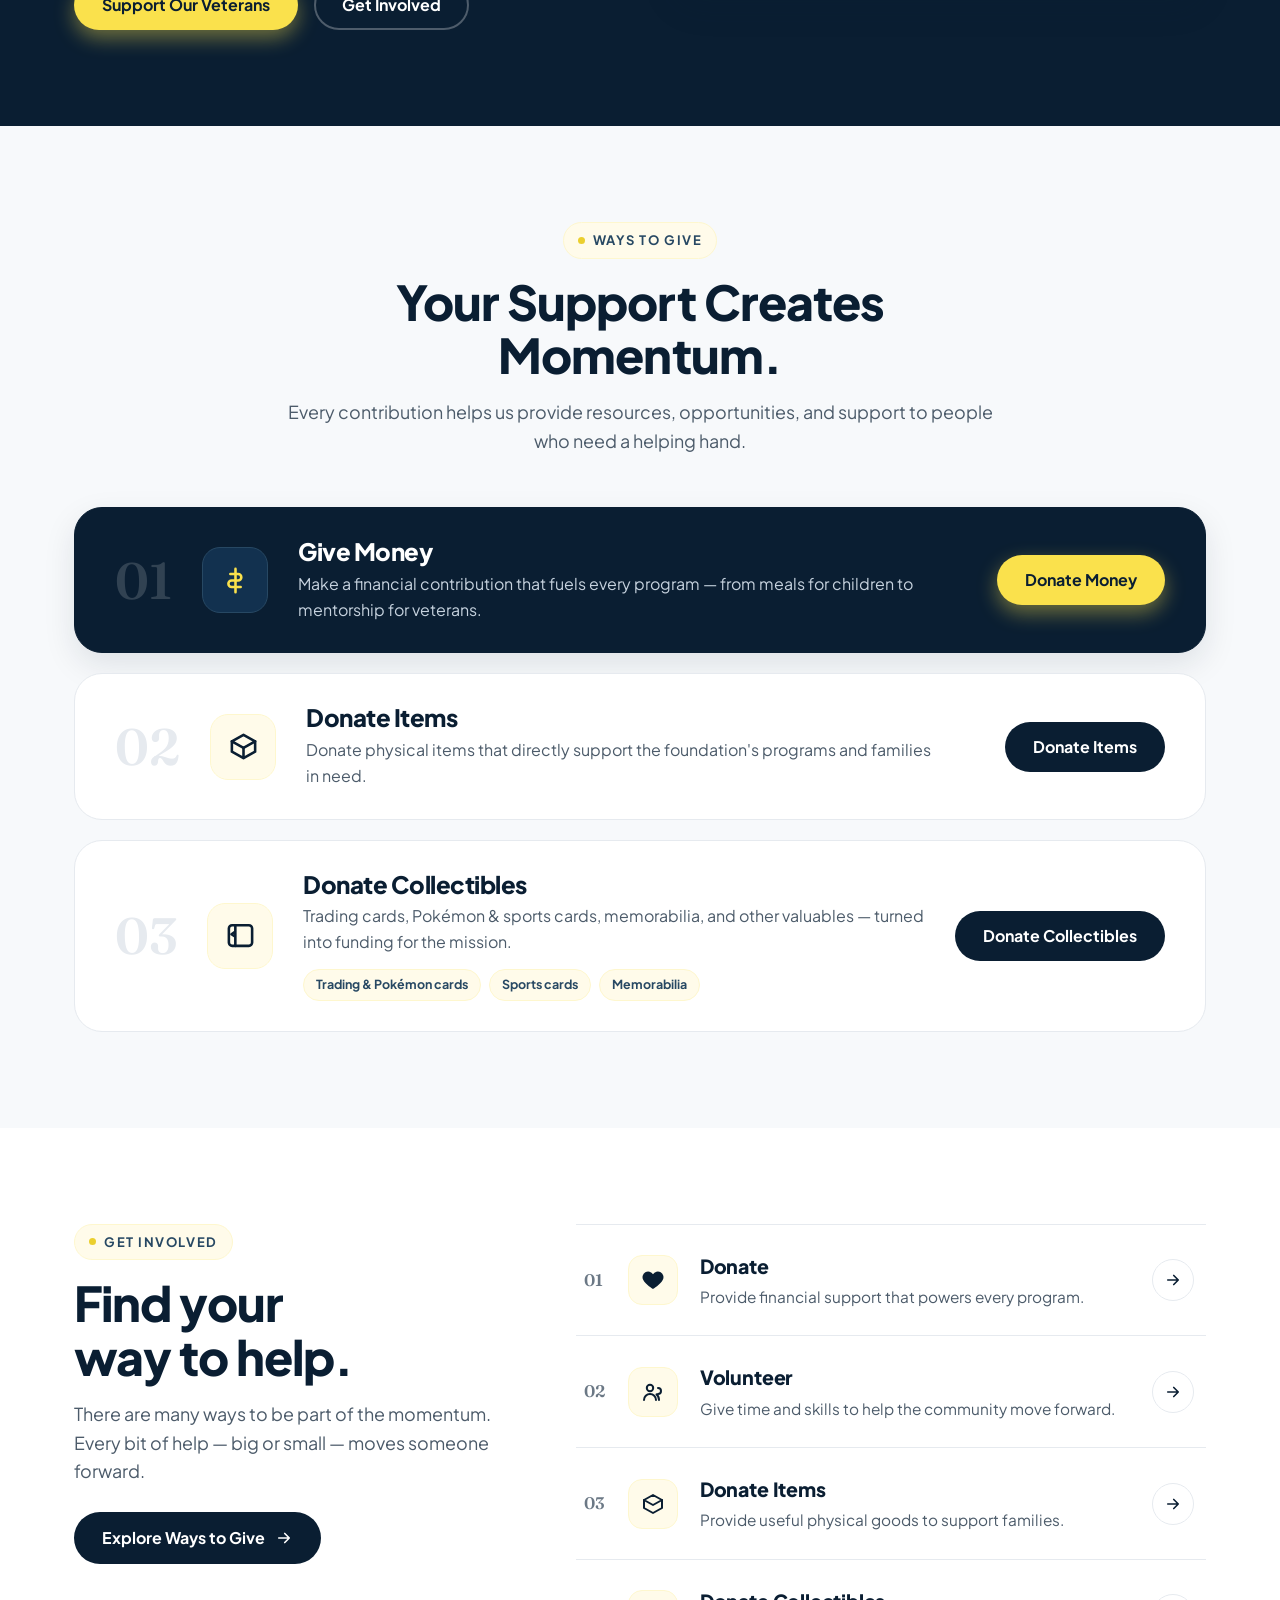
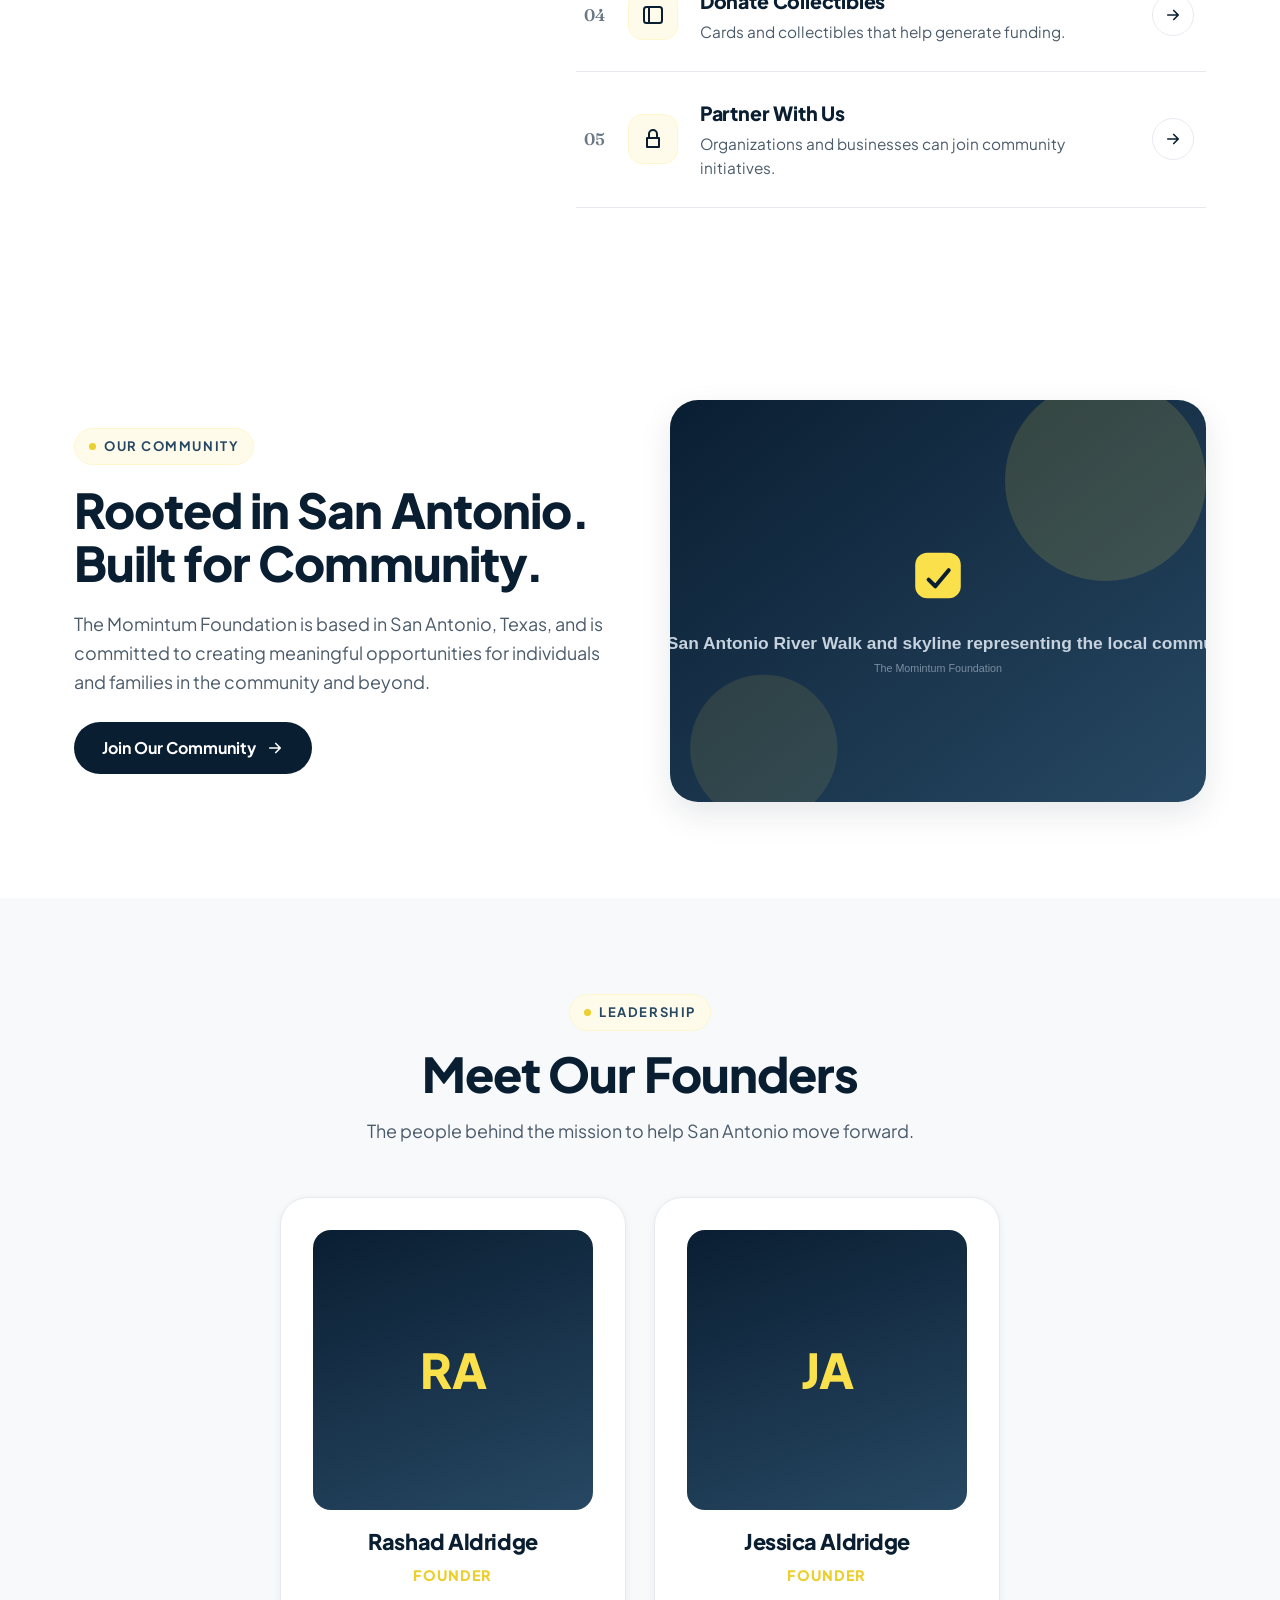
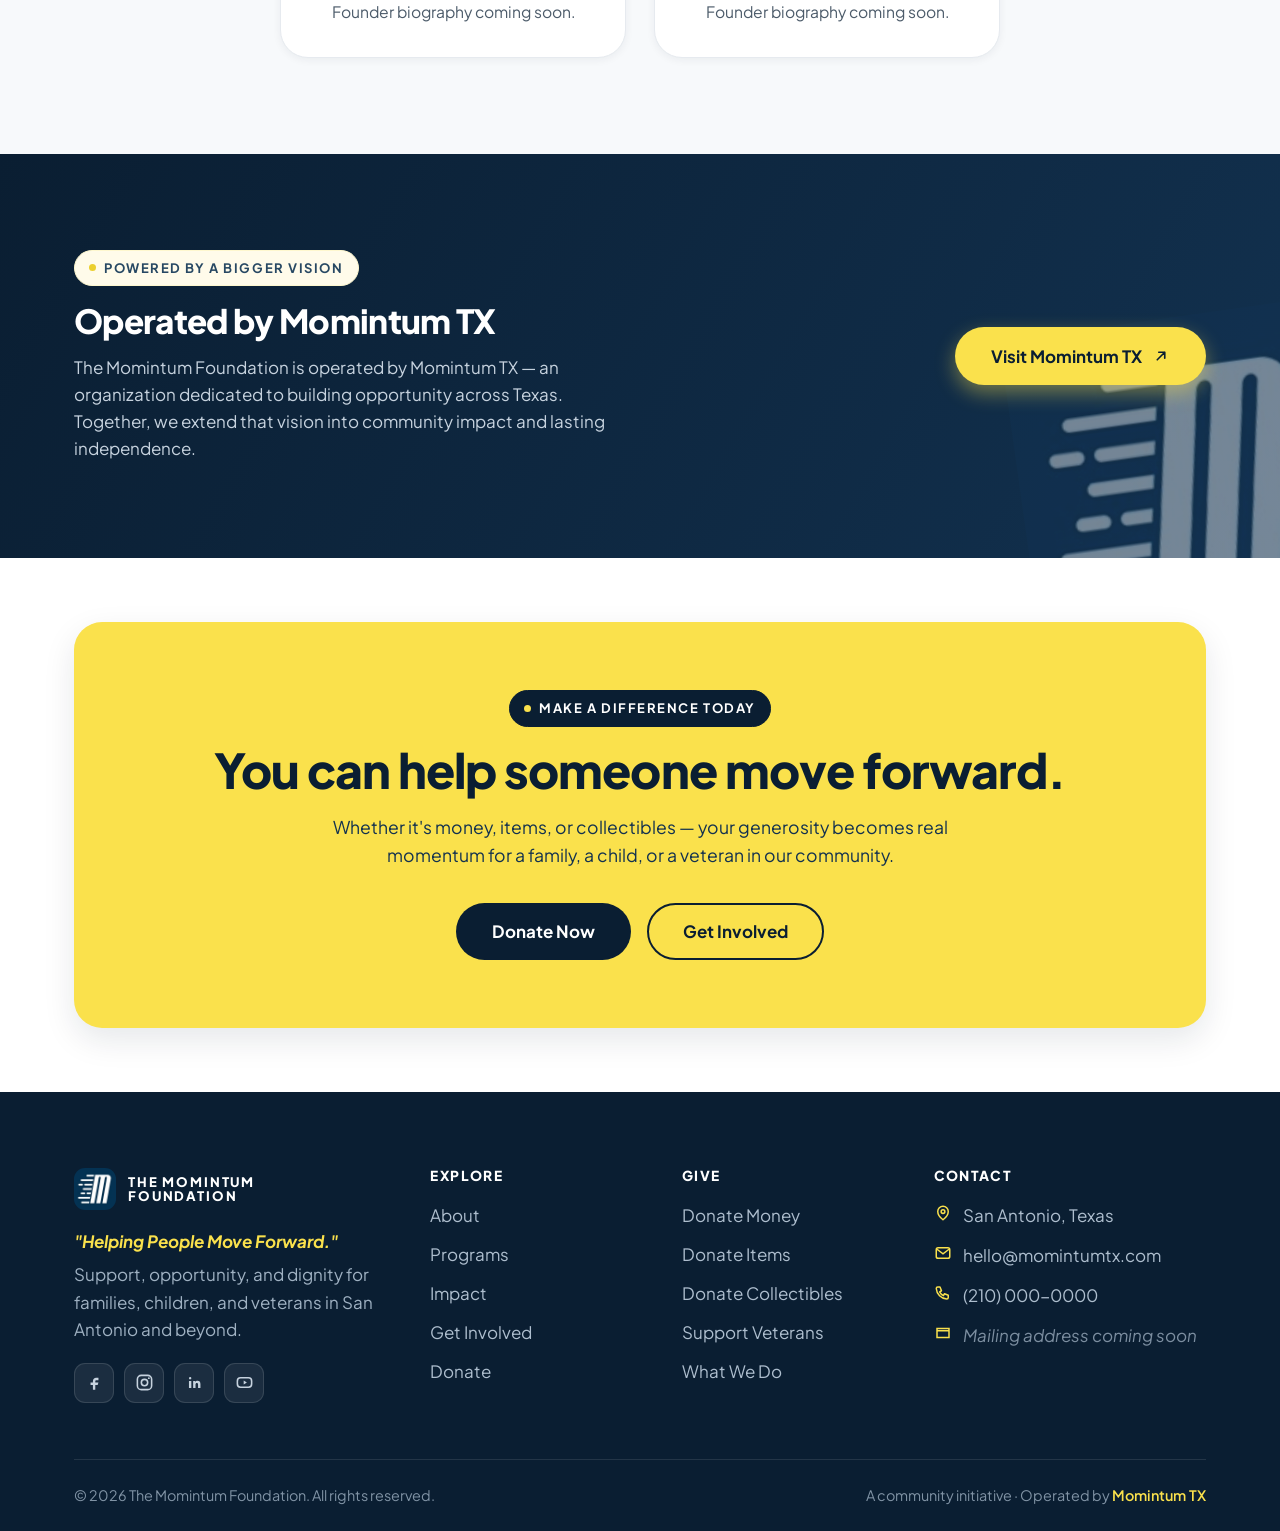
==== commit db6cedb4: "Homepage: add compact early-impact stats row (modest, editable numbers) Co-Authored-By: Claude Opus " ====
--- a/index.html
+++ b/index.html
@@ -87,6 +87,31 @@
           <span class="starburst" aria-hidden="true"></span>
           <span class="hero-aster hero-aster-1" aria-hidden="true">✳</span>
         </div>
+      </div>
+    </section>
+
+    <!-- ===================== IMPACT ROW (early progress) ===================== -->
+    <section class="impact-row" aria-label="Our early impact">
+      <div class="container">
+        <div class="impact-row-grid">
+          <div class="istat reveal">
+            <span class="istat-ic" aria-hidden="true"><svg viewBox="0 0 24 24" fill="none"><path d="M6 3v7a3 3 0 0 0 6 0V3M9 3v18M17 3c-1.5 1-2 3-2 5s.5 3 2 4v9" stroke="currentColor" stroke-width="2" stroke-linecap="round" stroke-linejoin="round"/></svg></span>
+            <span class="istat-txt"><span class="istat-n" data-count="140">140</span><span class="istat-l">Meals shared</span></span>
+          </div>
+          <div class="istat reveal d1">
+            <span class="istat-ic" aria-hidden="true"><svg viewBox="0 0 24 24" fill="none"><circle cx="9" cy="8" r="3.1" stroke="currentColor" stroke-width="2"/><path d="M3 20c0-3.2 2.7-5.8 6-5.8s6 2.6 6 5.8M17 8a3 3 0 0 1 0 6M18.5 20c0-2.3-1-4.3-2.5-5.5" stroke="currentColor" stroke-width="2" stroke-linecap="round"/></svg></span>
+            <span class="istat-txt"><span class="istat-n" data-count="18">18</span><span class="istat-l">Families supported</span></span>
+          </div>
+          <div class="istat reveal d2">
+            <span class="istat-ic" aria-hidden="true"><svg viewBox="0 0 24 24" fill="none"><path d="M12 3l7 3v6c0 4.2-2.9 7.4-7 9-4.1-1.6-7-4.8-7-9V6l7-3Z" stroke="currentColor" stroke-width="2" stroke-linejoin="round"/><path d="M9.5 12l1.8 1.8L15 10" stroke="currentColor" stroke-width="2" stroke-linecap="round" stroke-linejoin="round"/></svg></span>
+            <span class="istat-txt"><span class="istat-n" data-count="9">9</span><span class="istat-l">Veterans helped</span></span>
+          </div>
+          <div class="istat reveal d3">
+            <span class="istat-ic" aria-hidden="true"><svg viewBox="0 0 24 24" fill="none"><rect x="3" y="5" width="18" height="16" rx="2.5" stroke="currentColor" stroke-width="2"/><path d="M3 9h18M8 3v4M16 3v4" stroke="currentColor" stroke-width="2" stroke-linecap="round"/></svg></span>
+            <span class="istat-txt"><span class="istat-n" data-count="4">4</span><span class="istat-l">Community events</span></span>
+          </div>
+        </div>
+        <p class="impact-row-note">We're a brand-new foundation just getting started — these early numbers are updated by our team as we grow.</p>
       </div>
     </section>
 
--- a/css/styles.css
+++ b/css/styles.css
@@ -342,6 +342,20 @@
 .impact-note { text-align: center; padding-bottom: 22px; color: var(--navy-700); font-size: 0.86rem; opacity: 0.85; }
 
 /* ============================================================
+   IMPACT ROW — compact early-progress stats
+   ============================================================ */
+.impact-row { padding: 40px 0; background: var(--bg-soft); border-top: 1px solid var(--line-2); border-bottom: 1px solid var(--line-2); }
+.impact-row-grid { display: grid; grid-template-columns: repeat(4, 1fr); gap: 24px; }
+.istat { display: flex; align-items: center; gap: 14px; justify-content: center; position: relative; }
+.istat:not(:last-child)::after { content: ""; position: absolute; right: -12px; top: 50%; transform: translateY(-50%); height: 46px; width: 1px; background: var(--line); }
+.istat-ic { width: 48px; height: 48px; border-radius: 14px; display: grid; place-items: center; flex-shrink: 0; background: var(--yellow-tint); border: 1px solid var(--yellow-soft); color: var(--navy); }
+.istat-ic svg { width: 24px; height: 24px; }
+.istat-txt { display: flex; flex-direction: column; line-height: 1.12; }
+.istat-n { font-size: 1.95rem; font-weight: 800; color: var(--navy); letter-spacing: -0.02em; }
+.istat-l { font-size: 0.86rem; font-weight: 600; color: var(--muted); }
+.impact-row-note { text-align: center; margin-top: 24px; color: var(--muted-2); font-size: 0.84rem; }
+
+/* ============================================================
    ABOUT / feature list
    ============================================================ */
 .split { display: grid; grid-template-columns: 1fr 1fr; gap: 60px; align-items: center; }
@@ -521,6 +535,9 @@
 .page-hero { background: var(--navy); color: #fff; position: relative; overflow: hidden; }
 .page-hero::before { content: ""; position: absolute; inset: 0; background: radial-gradient(900px 400px at 80% -20%, rgba(250,225,76,0.16), transparent 60%); }
 .page-hero-inner { position: relative; padding: 72px 0 76px; max-width: 760px; }
+.page-hero-grid { position: relative; display: grid; grid-template-columns: 1.05fr 0.95fr; gap: 52px; align-items: center; padding: 64px 0 68px; }
+.page-hero-copy { max-width: 620px; }
+.page-hero-aside .hero-counter { margin-top: 0; max-width: none; width: 100%; }
 .page-hero h1 { color: #fff; font-size: clamp(2.3rem, 4.6vw, 3.4rem); }
 .page-hero p { color: #C6D2DE; margin-top: 18px; font-size: 1.15rem; }
 .breadcrumb { display: flex; gap: 8px; align-items: center; color: #8FA2B4; font-size: 0.9rem; margin-bottom: 20px; }
@@ -670,6 +687,13 @@
   /* Directory becomes single column */
   .involve { grid-template-columns: 1fr; gap: 34px; }
   .involve-head { position: static; }
+  /* Donate hero stacks: text then counter */
+  .page-hero-grid { grid-template-columns: 1fr; gap: 34px; padding: 52px 0 60px; }
+  .page-hero-aside .hero-counter { max-width: 470px; }
+  /* Impact row → 2 columns, no dividers */
+  .impact-row-grid { grid-template-columns: repeat(2, 1fr); gap: 26px 18px; }
+  .istat::after { display: none; }
+  .istat { justify-content: flex-start; }
   /* Mission image reads behind full-width text — darken for contrast */
   .mission-card {
     background:
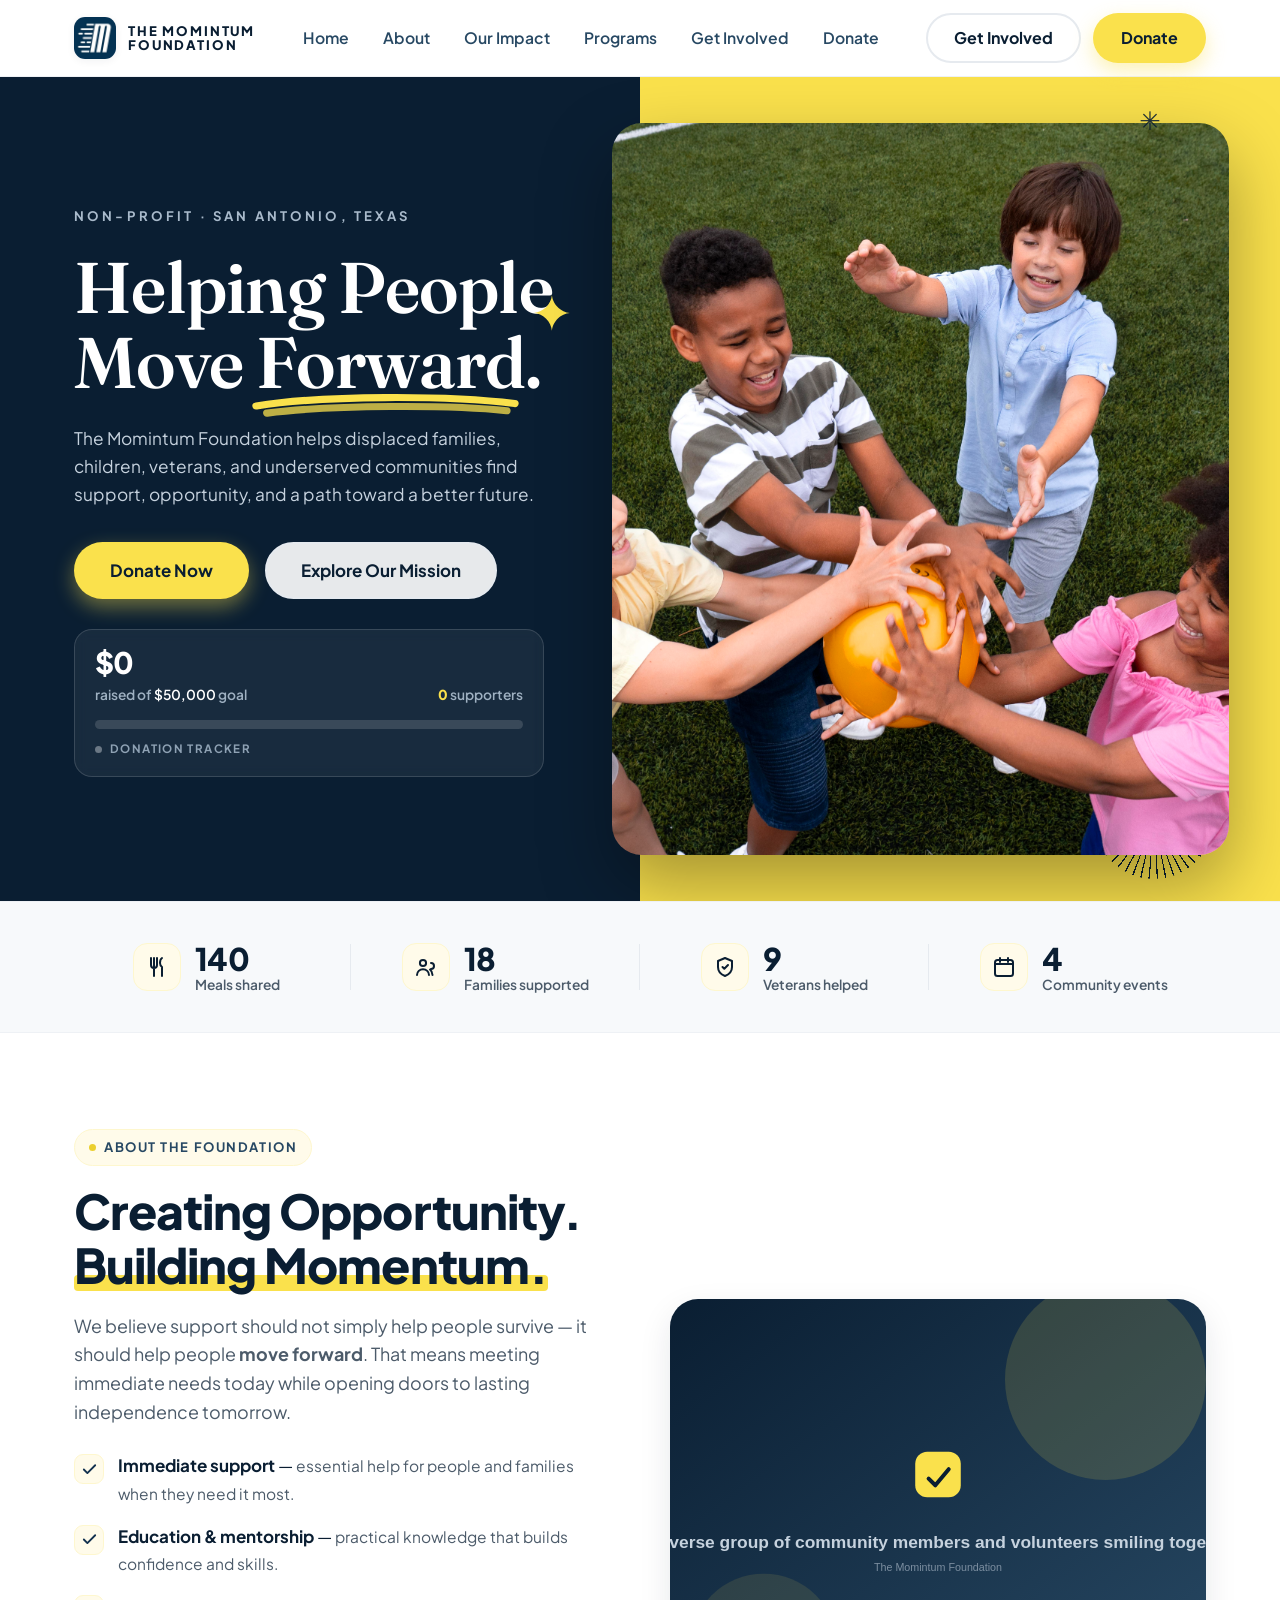
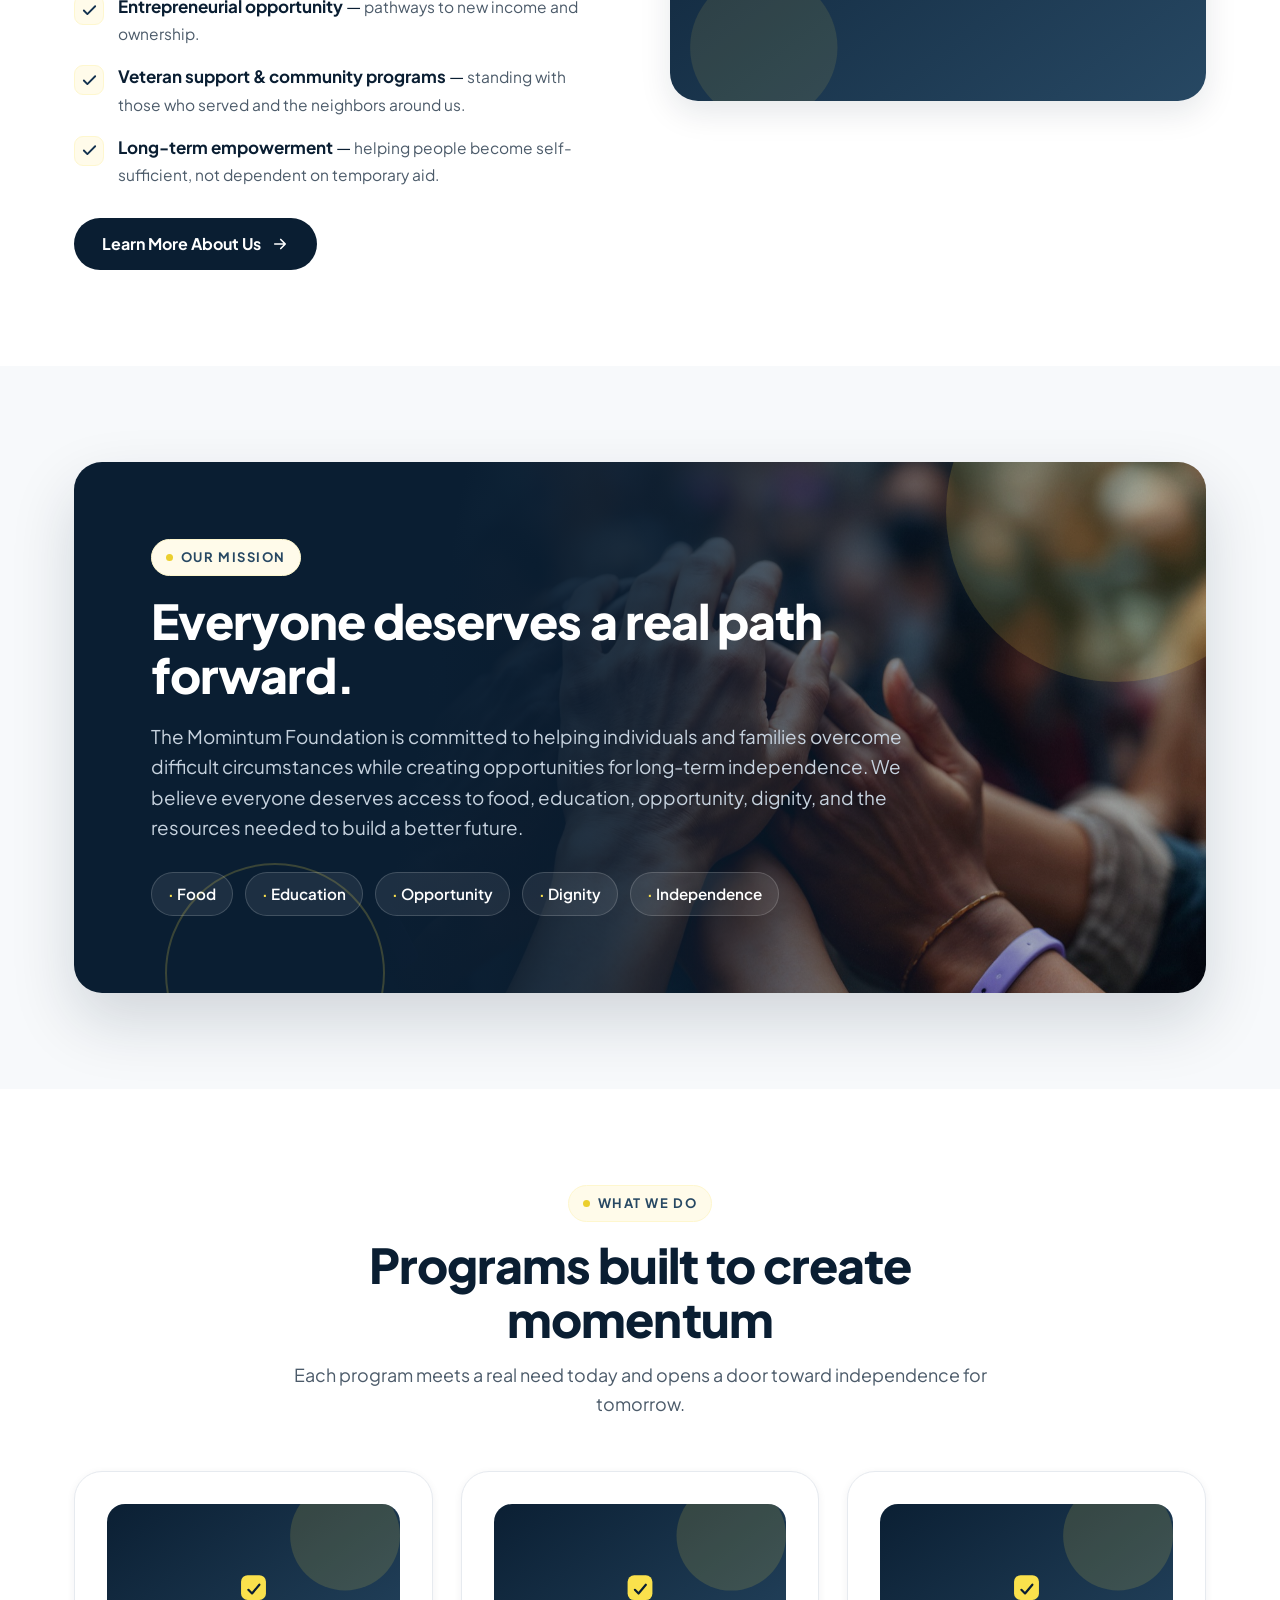
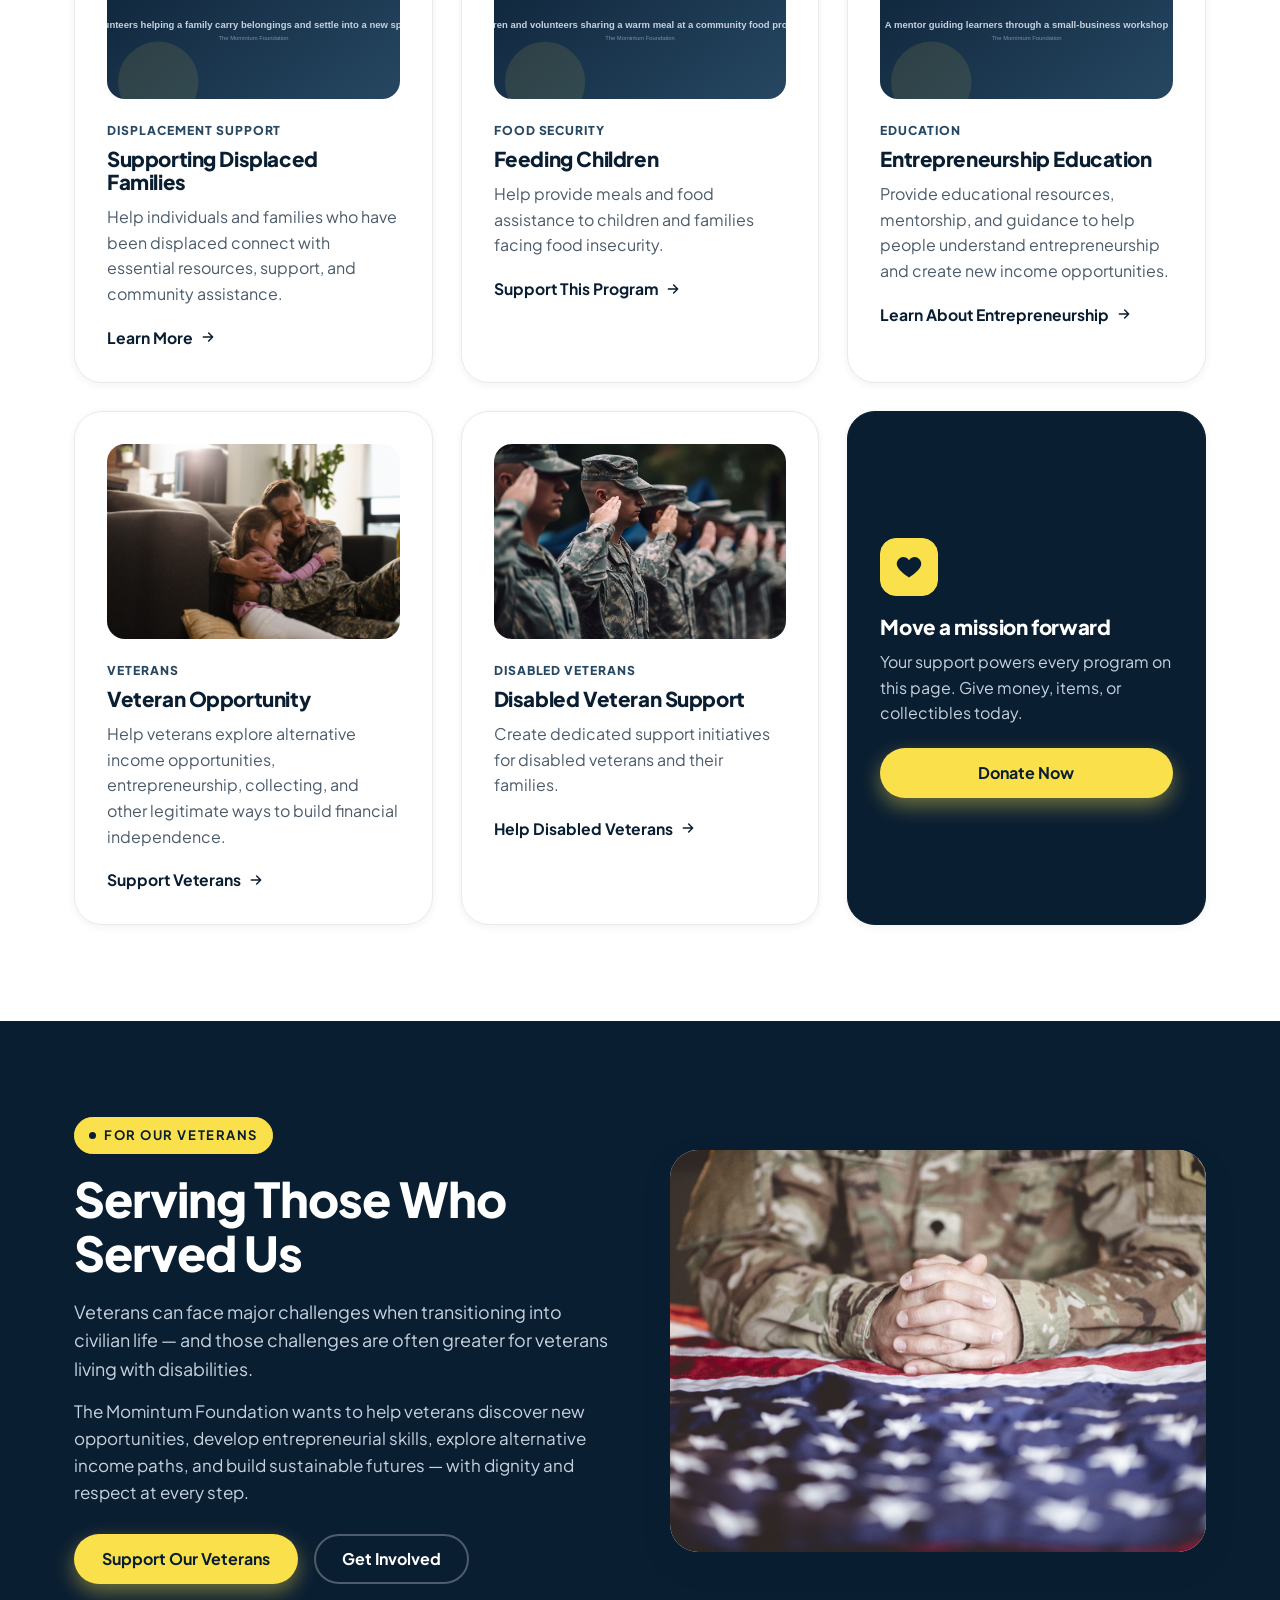
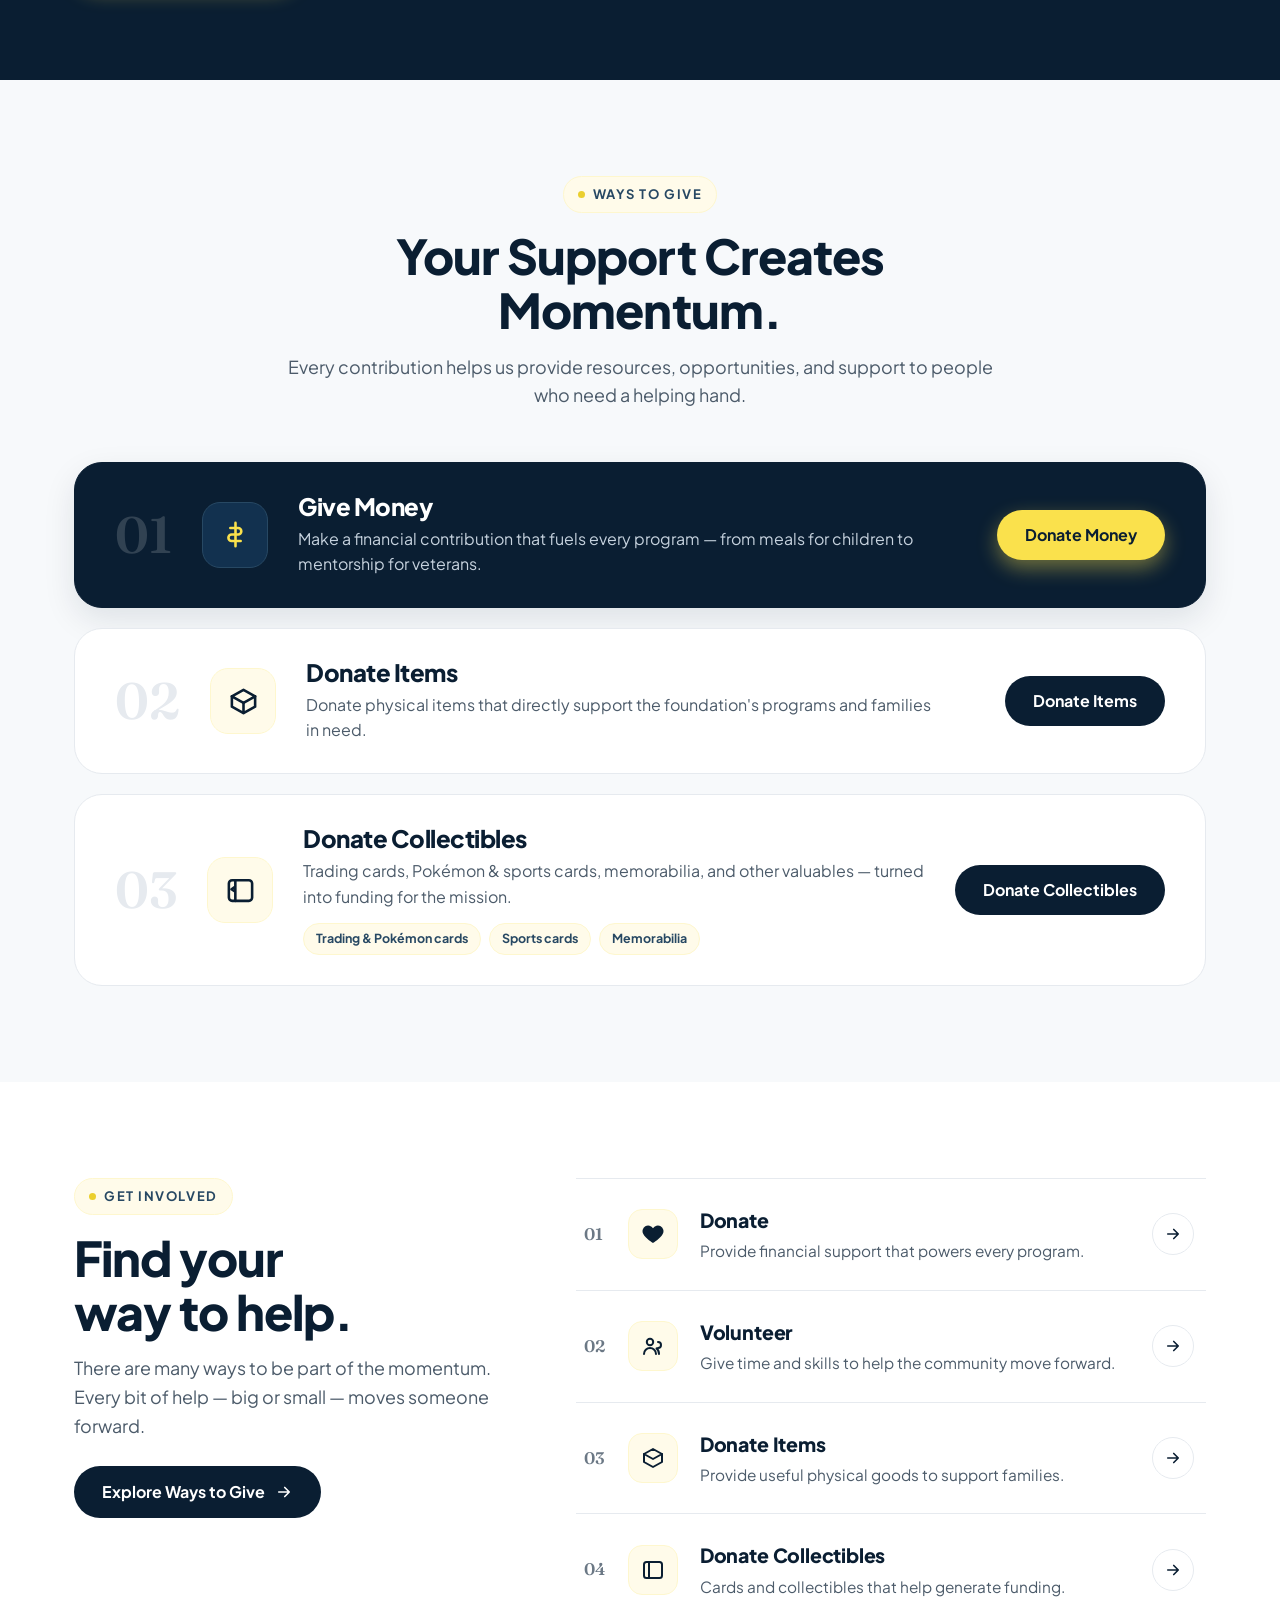
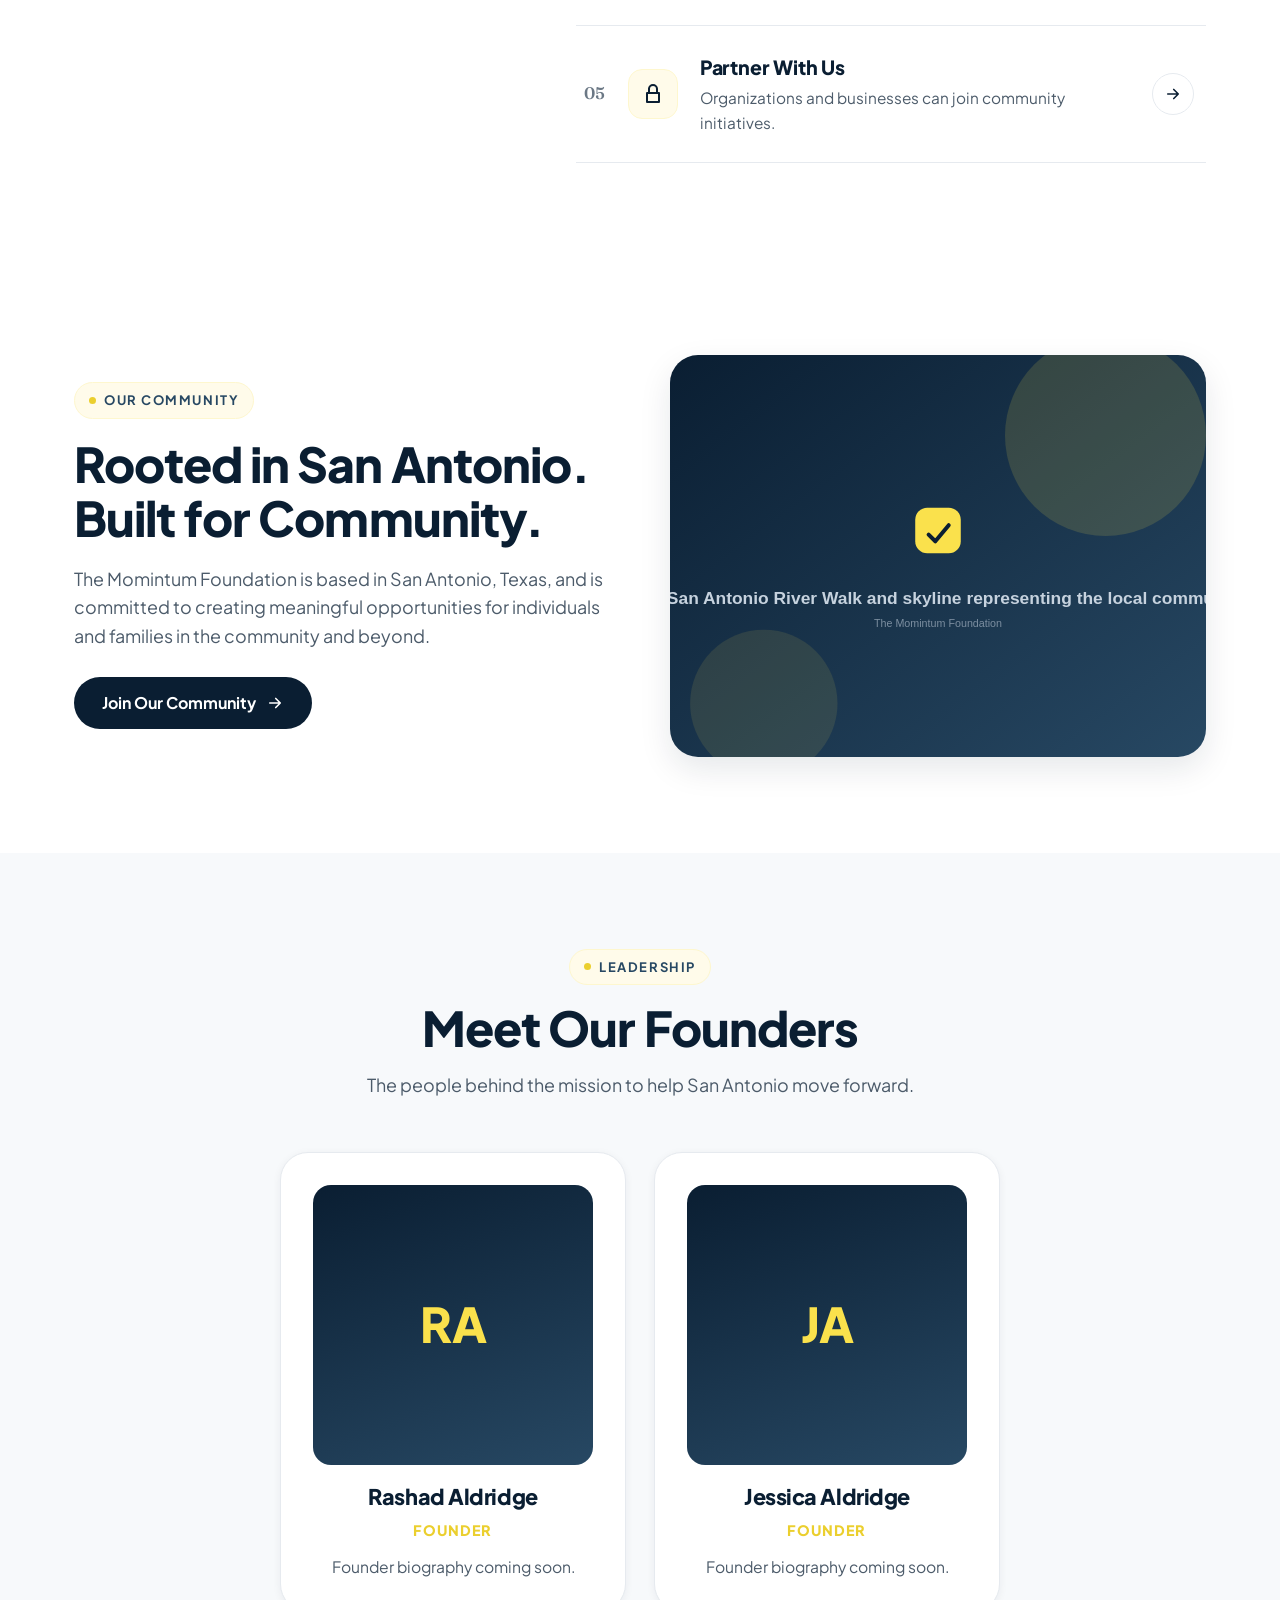
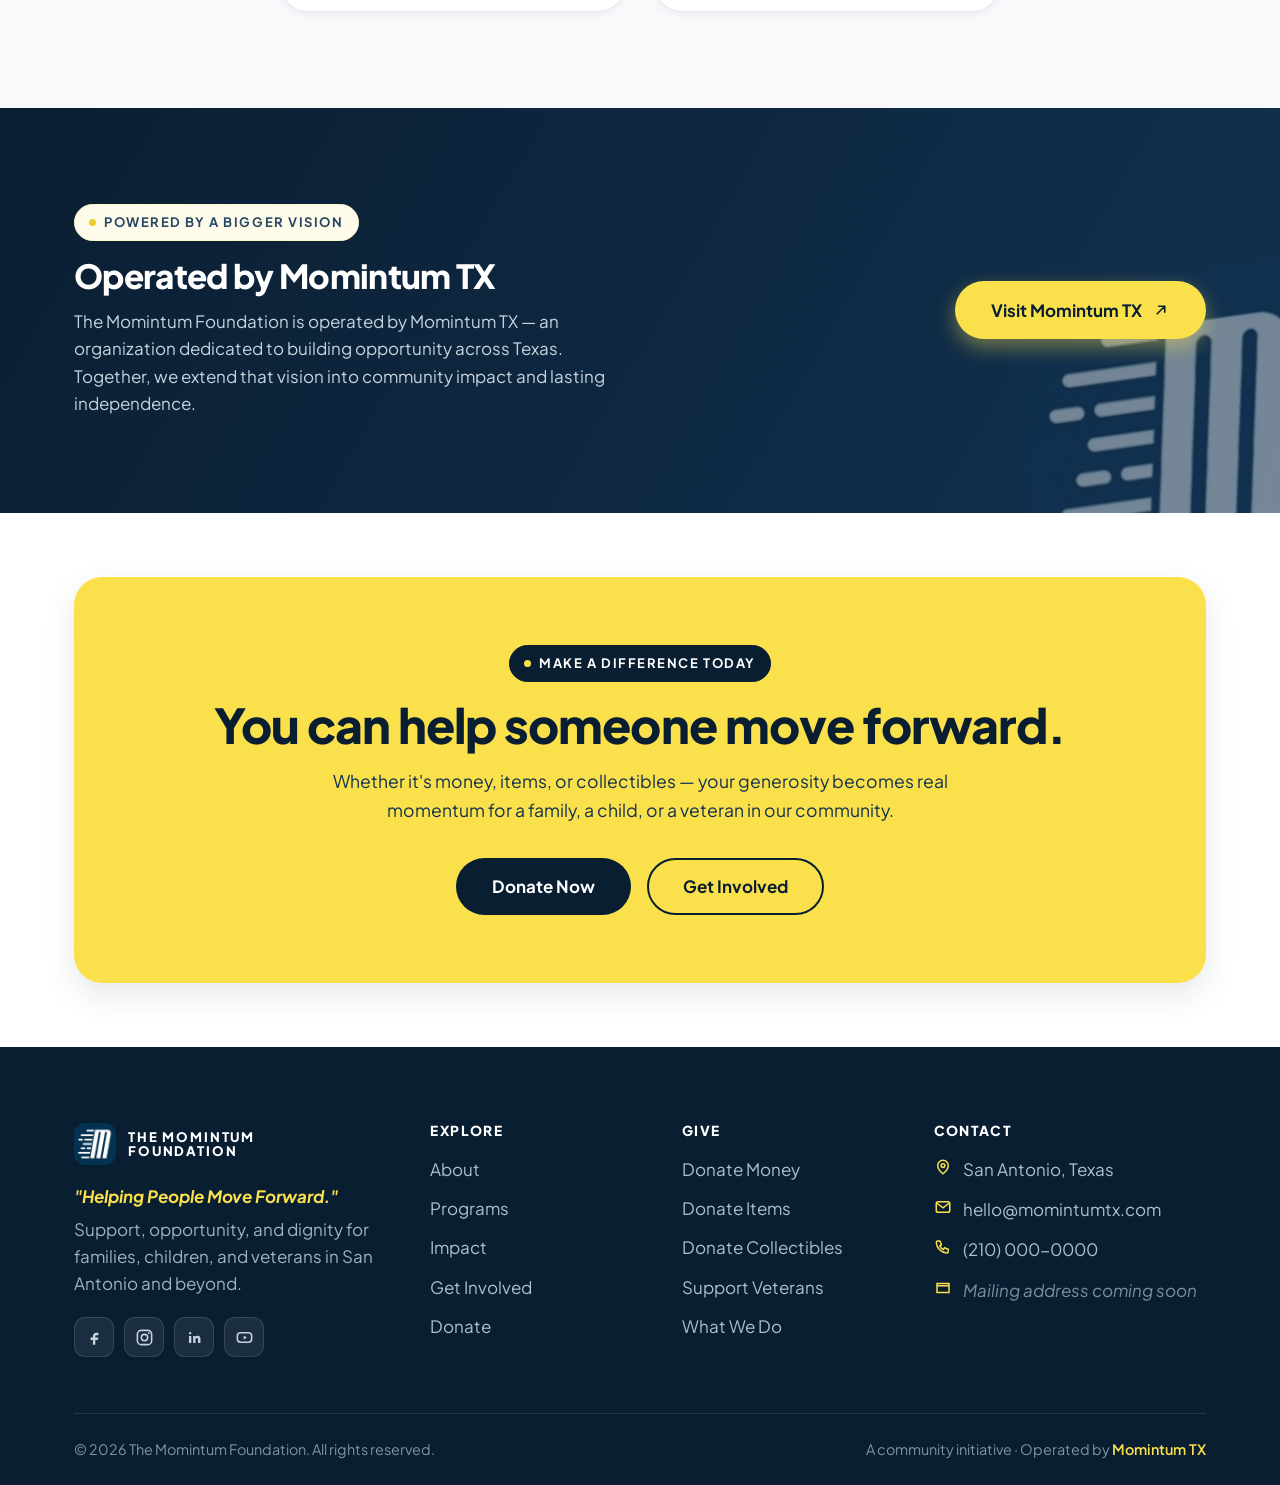
==== commit f72f985e: "Impact row: remove the early-numbers note Co-Authored-By: Claude Opus 4.8 <noreply@anthropic.com>" ====
--- a/index.html
+++ b/index.html
@@ -111,7 +111,6 @@
             <span class="istat-txt"><span class="istat-n" data-count="4">4</span><span class="istat-l">Community events</span></span>
           </div>
         </div>
-        <p class="impact-row-note">We're a brand-new foundation just getting started — these early numbers are updated by our team as we grow.</p>
       </div>
     </section>
 
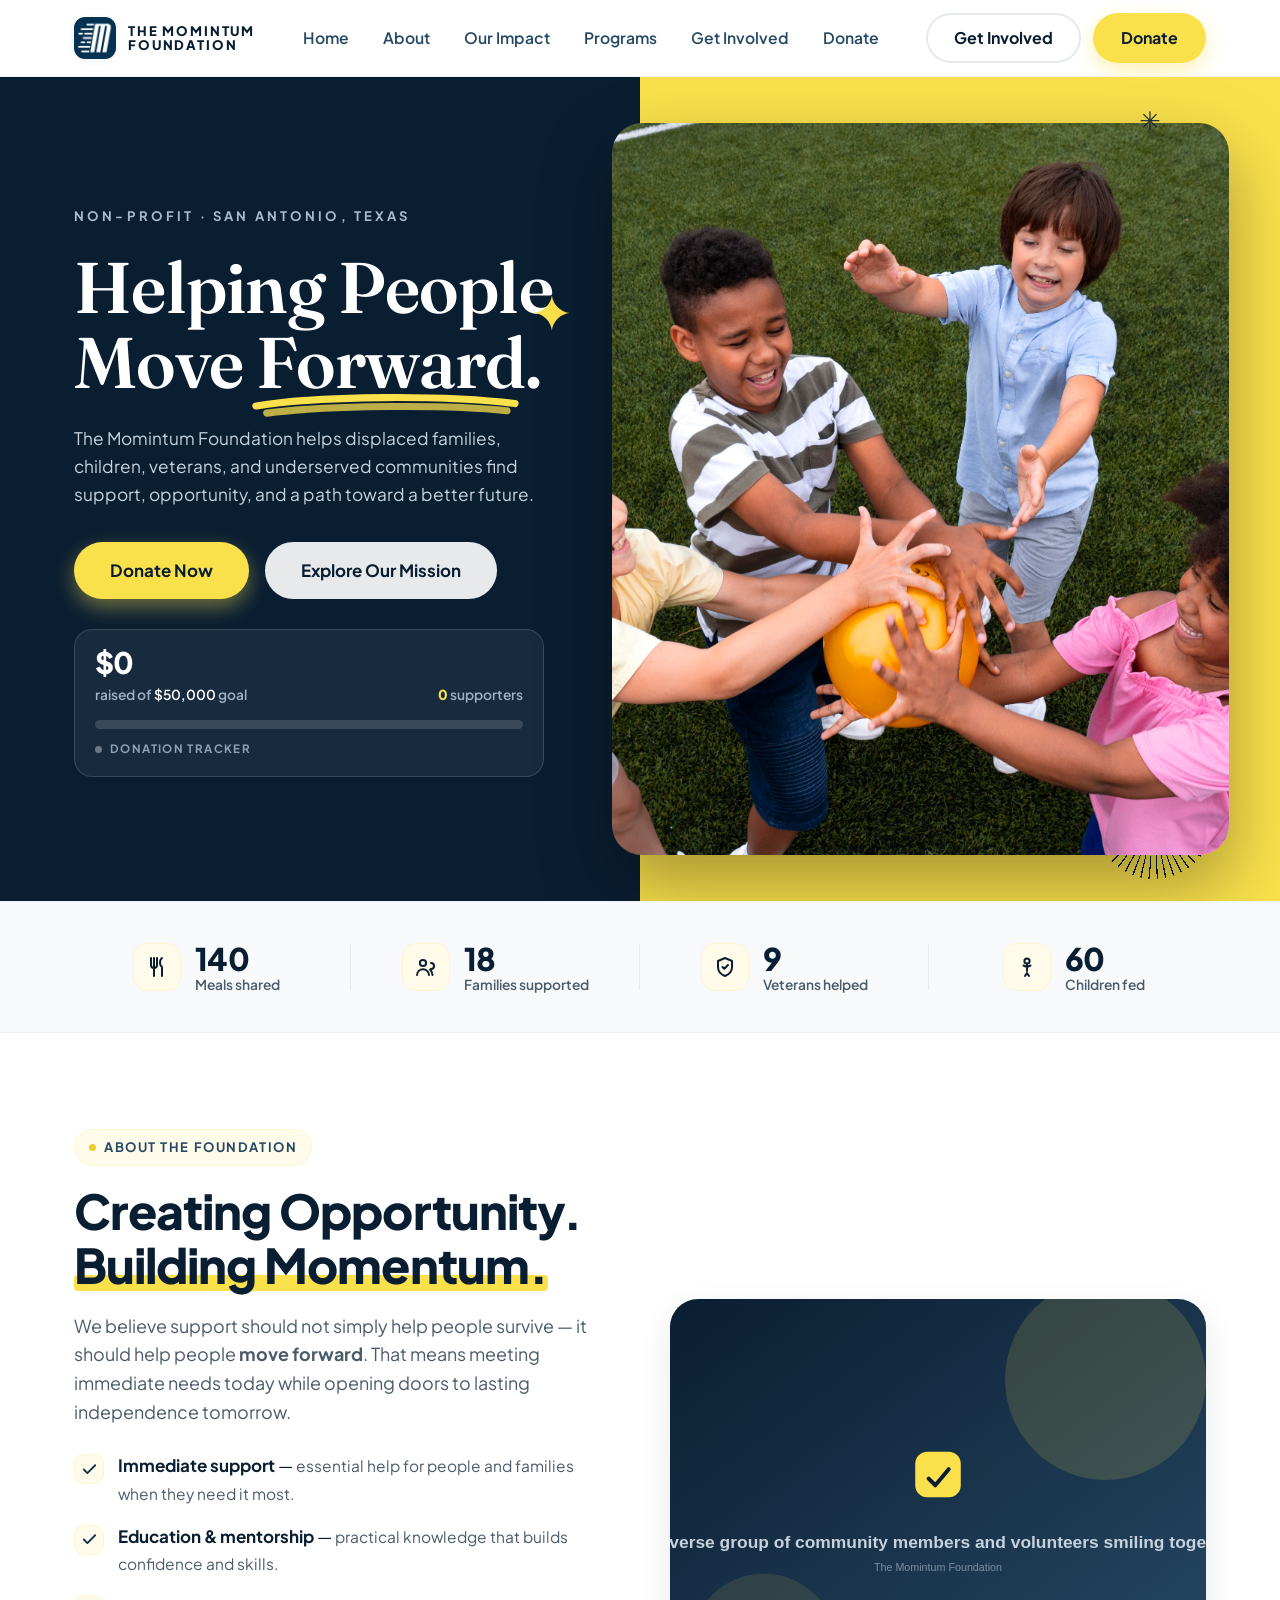
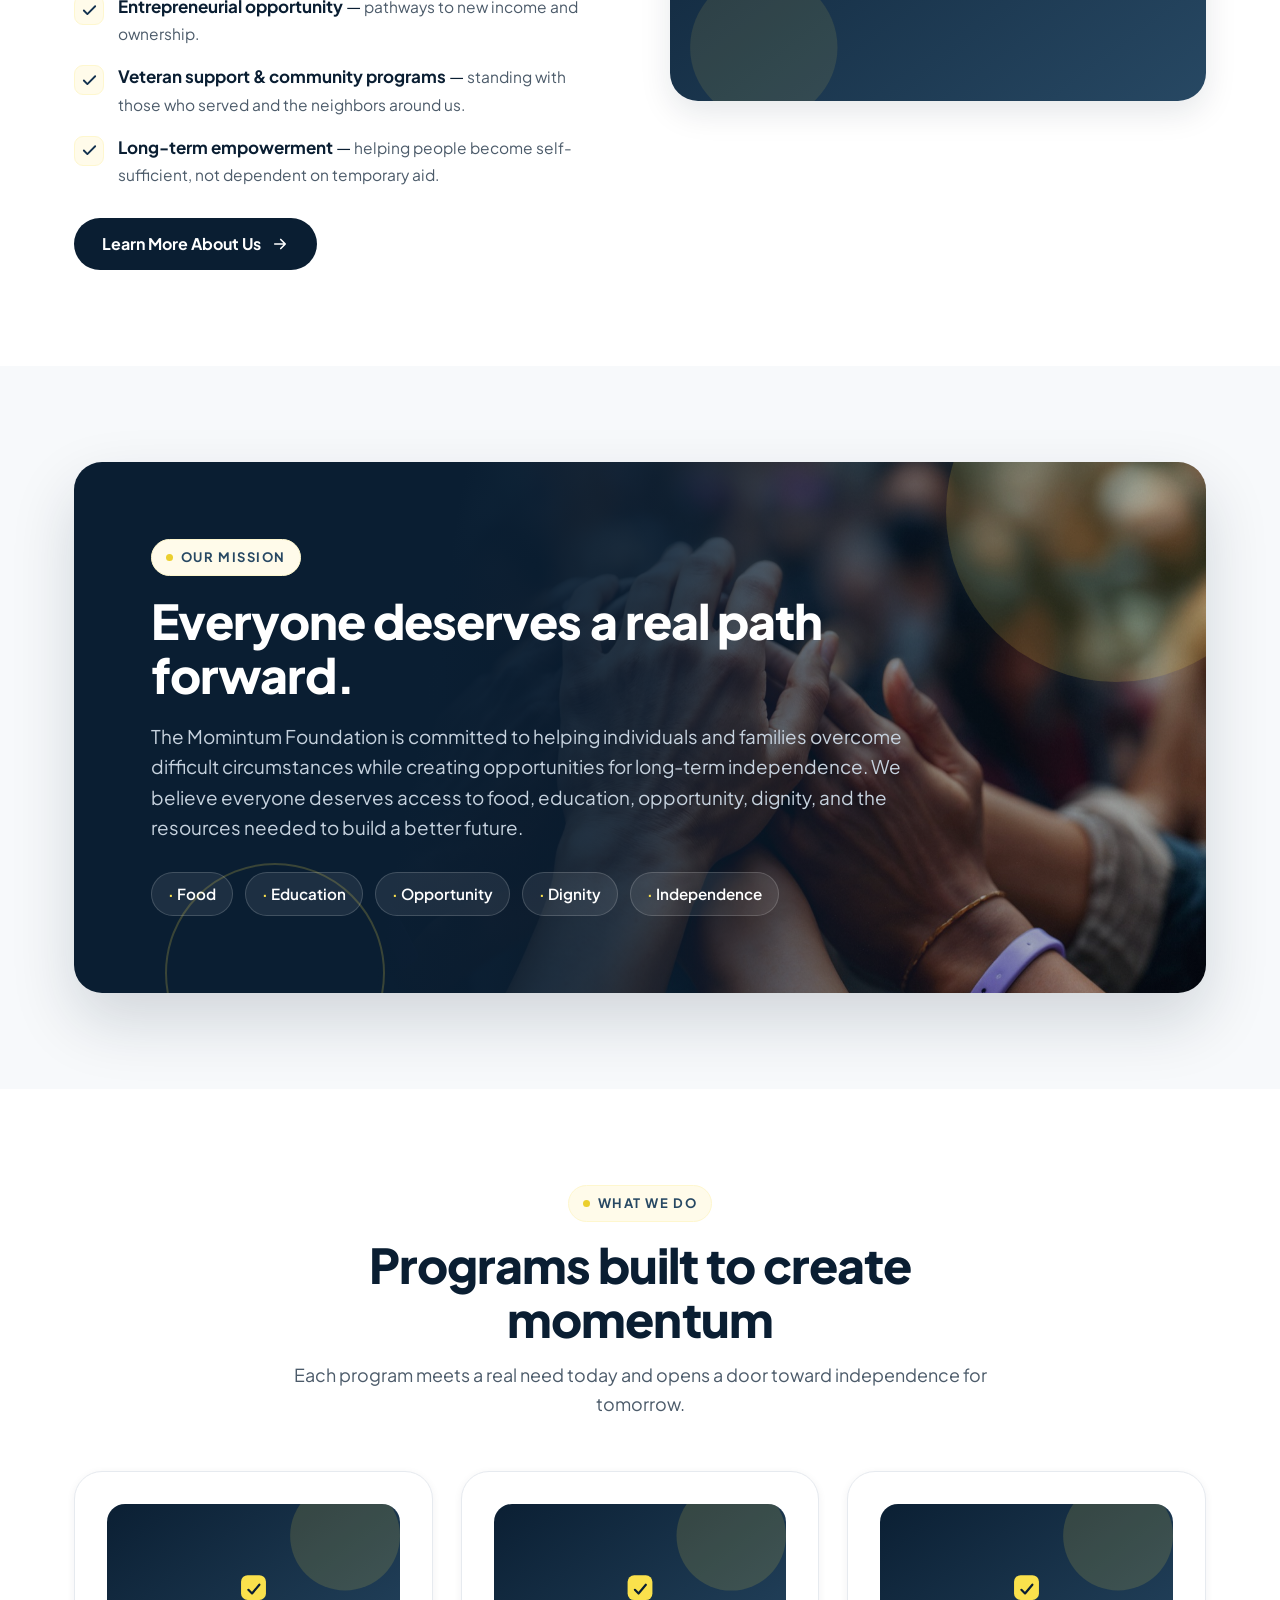
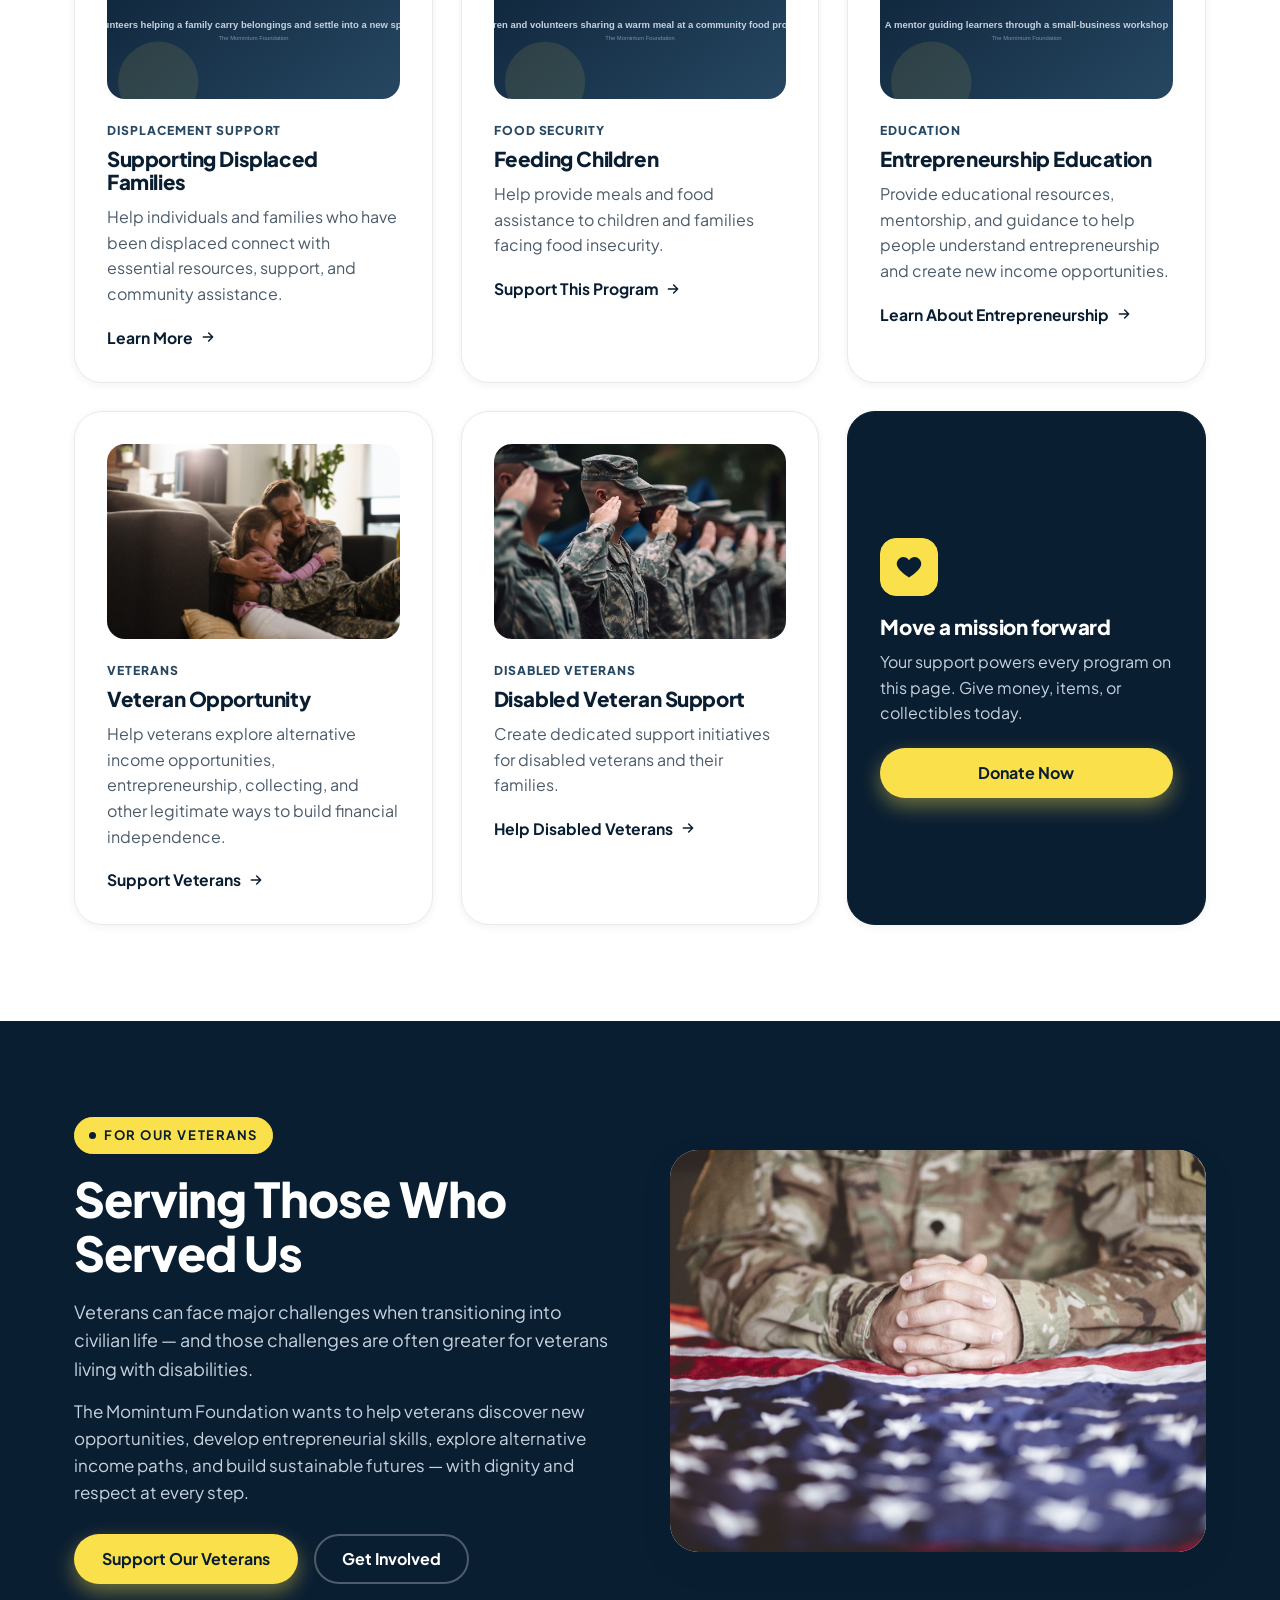
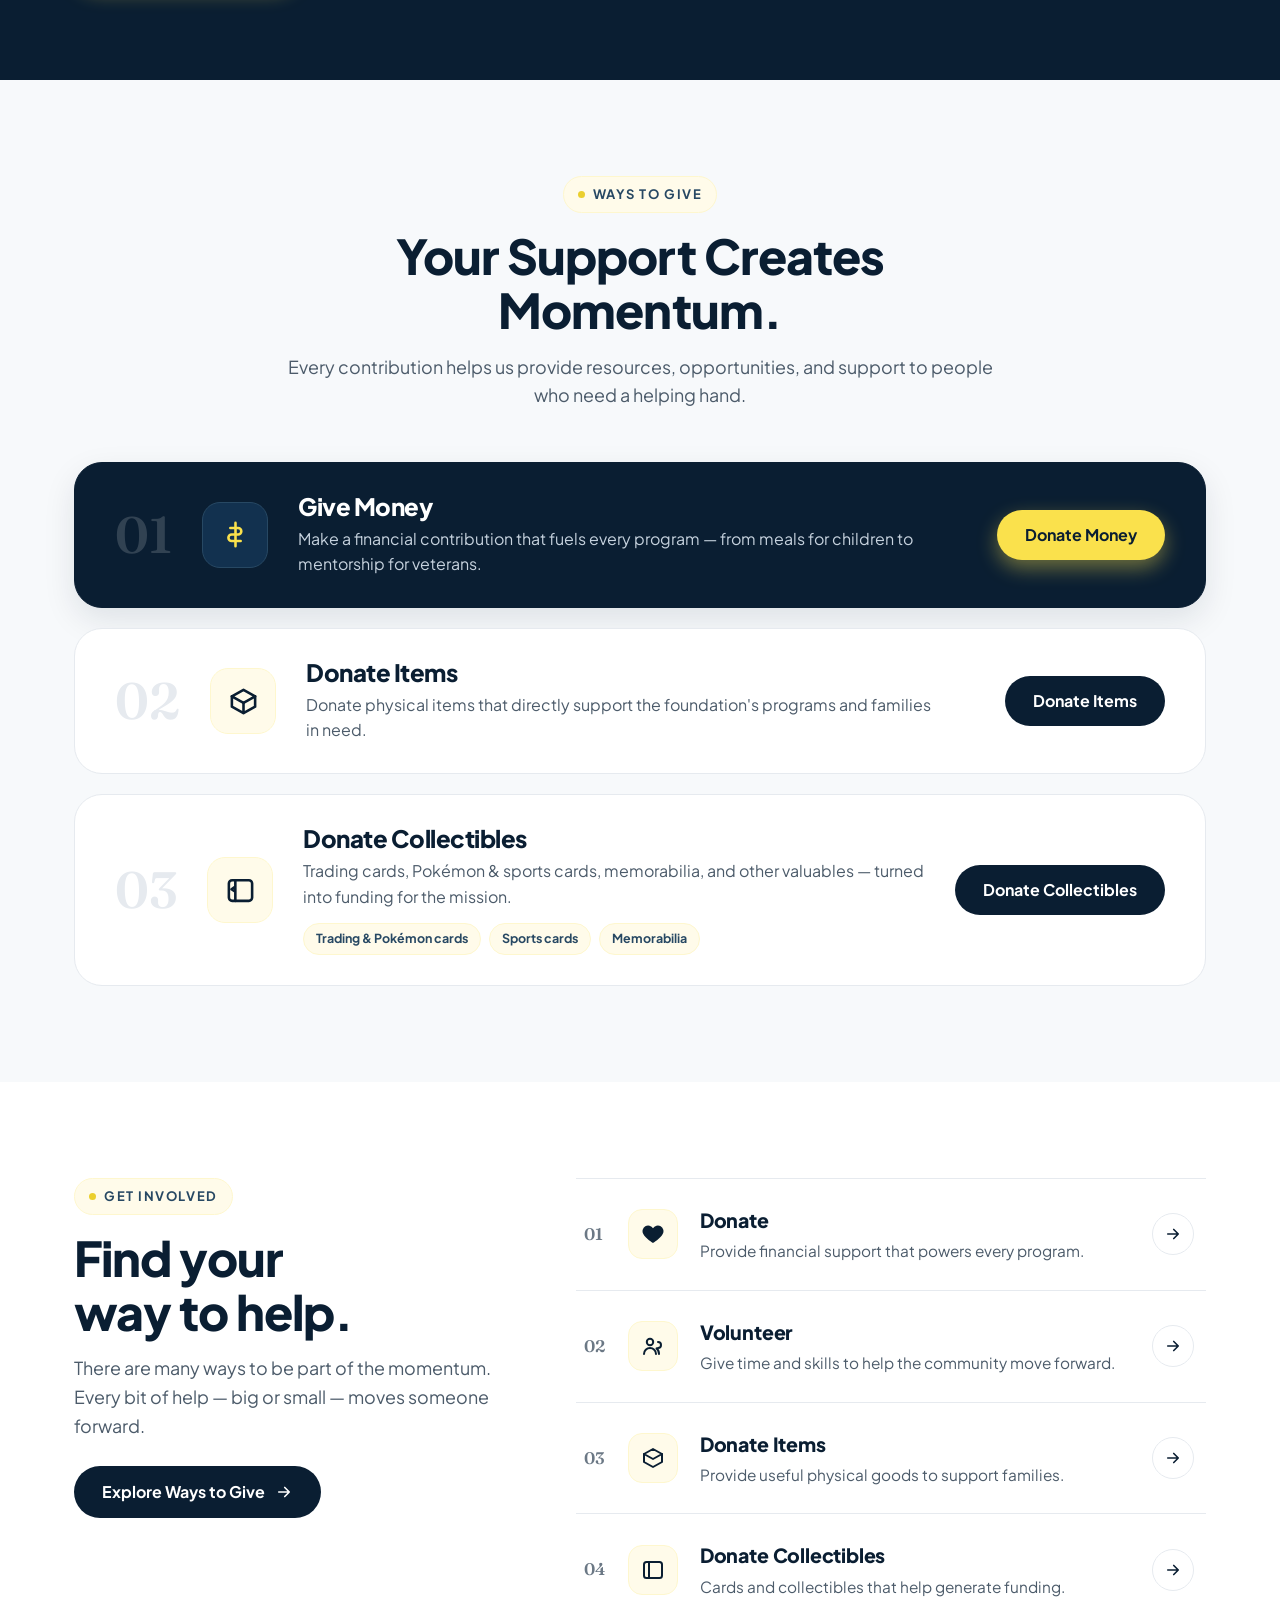
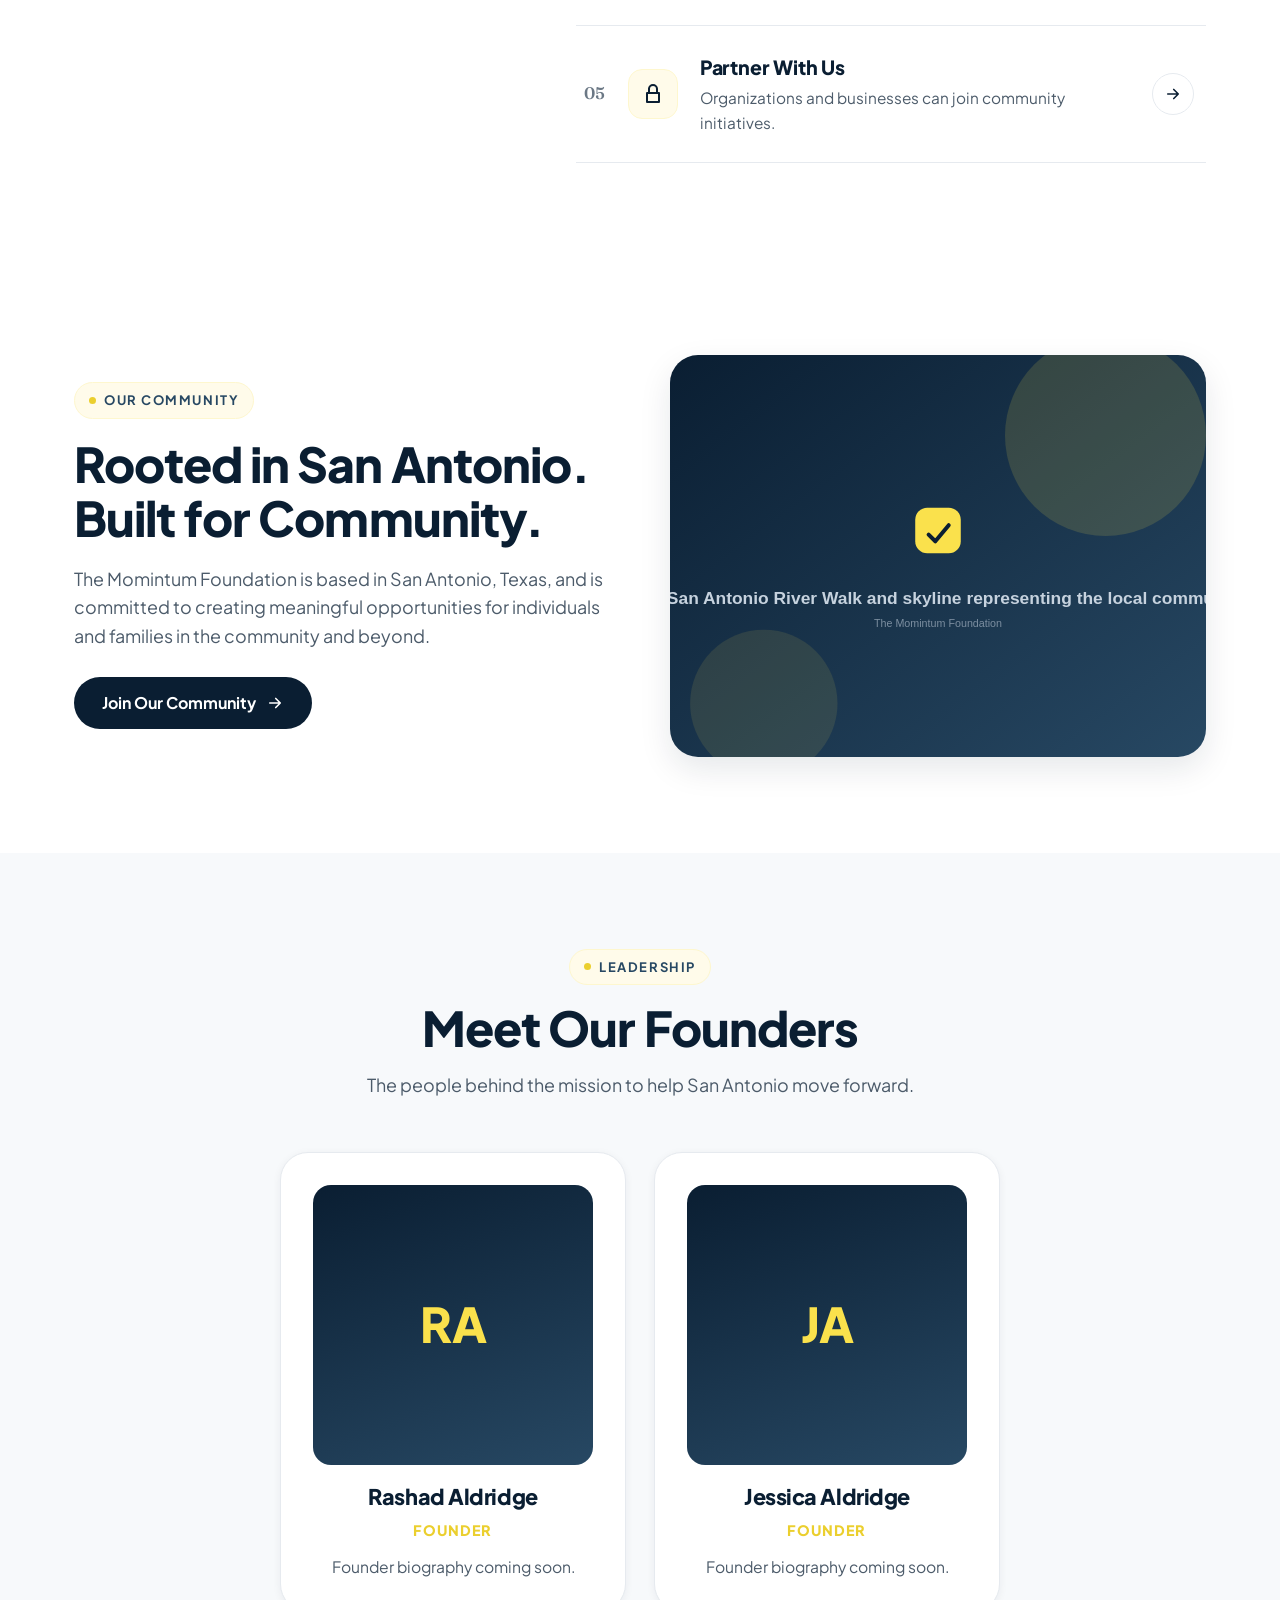
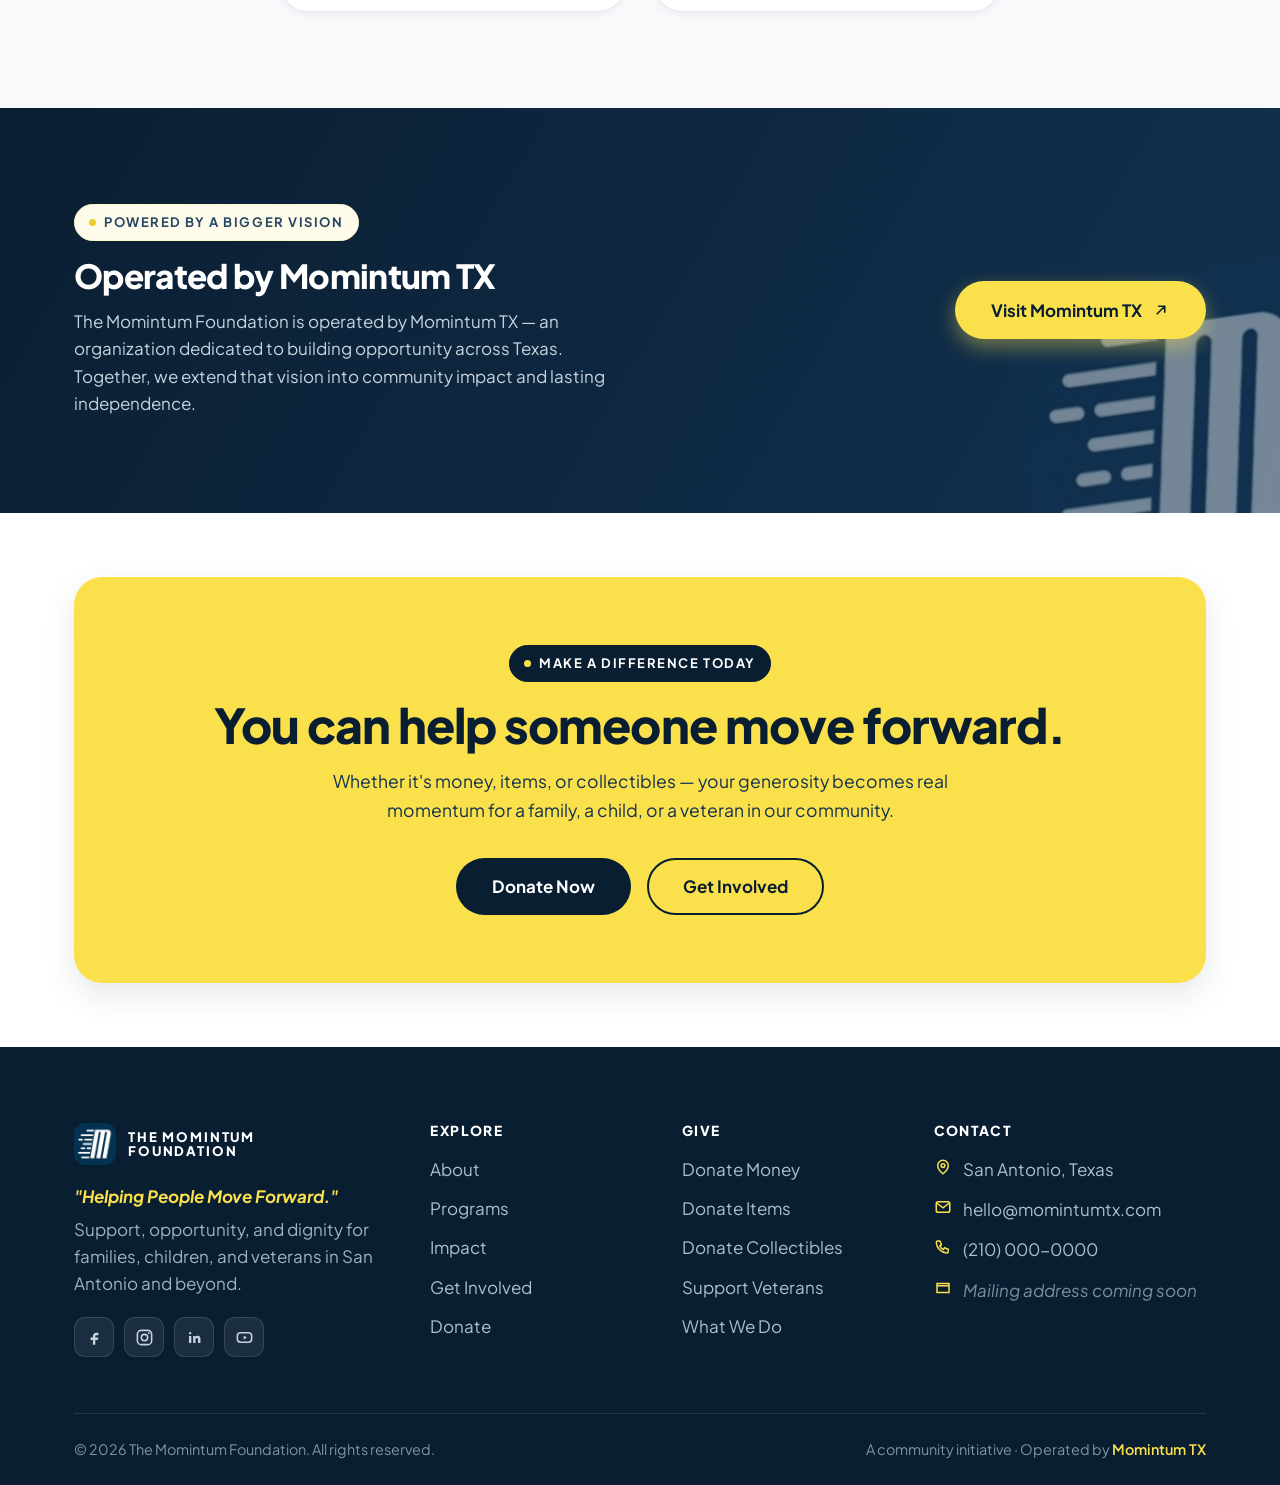
==== commit b40928d8: "Impact row: change Community events to Children fed (new icon + number) Co-Authored-By: Claude Opus " ====
--- a/index.html
+++ b/index.html
@@ -107,8 +107,8 @@
             <span class="istat-txt"><span class="istat-n" data-count="9">9</span><span class="istat-l">Veterans helped</span></span>
           </div>
           <div class="istat reveal d3">
-            <span class="istat-ic" aria-hidden="true"><svg viewBox="0 0 24 24" fill="none"><rect x="3" y="5" width="18" height="16" rx="2.5" stroke="currentColor" stroke-width="2"/><path d="M3 9h18M8 3v4M16 3v4" stroke="currentColor" stroke-width="2" stroke-linecap="round"/></svg></span>
-            <span class="istat-txt"><span class="istat-n" data-count="4">4</span><span class="istat-l">Community events</span></span>
+            <span class="istat-ic" aria-hidden="true"><svg viewBox="0 0 24 24" fill="none"><circle cx="12" cy="6" r="2.6" stroke="currentColor" stroke-width="2"/><path d="M12 9v7M12 12l-3.5-1.5M12 12l3.5-1.5M10 21l2-3 2 3" stroke="currentColor" stroke-width="2" stroke-linecap="round" stroke-linejoin="round"/></svg></span>
+            <span class="istat-txt"><span class="istat-n" data-count="60">60</span><span class="istat-l">Children fed</span></span>
           </div>
         </div>
       </div>
